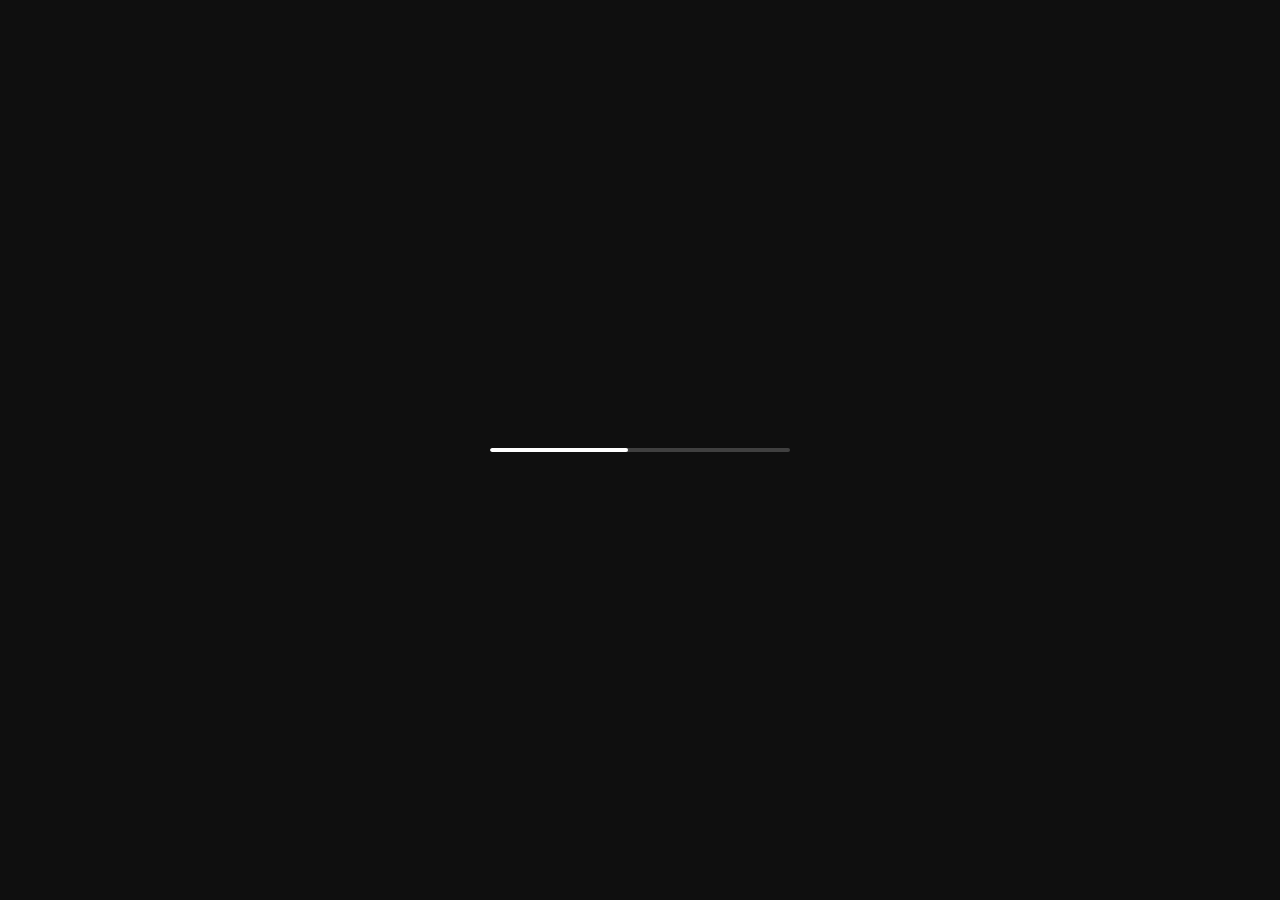
==== index.html @ e91df791 "Update and rename progress-bar.html to index.html" ====
<!DOCTYPE html>
<html lang="ru">
<head>
    <meta charset="UTF-8">
    <meta name="viewport" content="width=device-width, initial-scale=1.0">
    <title>Site</title>
    <style>
        * {
            margin: 0;
            padding: 0;
            box-sizing: border-box;
        }
        
        body {
            background-color: #0F0F0F;
            display: flex;
            justify-content: center;
            align-items: center;
            min-height: 100vh;
            font-family: Arial, sans-serif;
        }
        
        .progress-container {
            width: 80%;
            max-width: 300px;
            height: 4px;
            background-color: #404040;
            border-radius: 2px;
            overflow: hidden;
        }
        
        .progress-bar {
            height: 100%;
            width: 0%;
            background-color: #FFFFFF;
            border-radius: 2px;
            transition: width 0.3s ease;
        }
        
        /* Адаптивность для мобильных устройств */
        @media (max-width: 768px) {
            .progress-container {
                width: 85%;
            }
        }
        
        @media (max-width: 480px) {
            .progress-container {
                width: 90%;
            }
        }
    </style>
</head>
<body>
    <div class="progress-container">
        <div class="progress-bar" id="progressBar"></div>
    </div>

    <script>
        const progressBar = document.getElementById('progressBar');
        let width = 0;
        
        // Функция запуска прогресса
        function startProgress() {
            const interval = setInterval(() => {
                if (width >= 100) {
                    clearInterval(interval);
                    // Переход на home.html после завершения
                    window.location.href = 'home.html';
                } else {
                    width += 2;
                    progressBar.style.width = width + '%';
                }
            }, 50);
        }
        
        // Запуск прогресса после загрузки страницы
        window.onload = startProgress;
    </script>
</body>
</html>
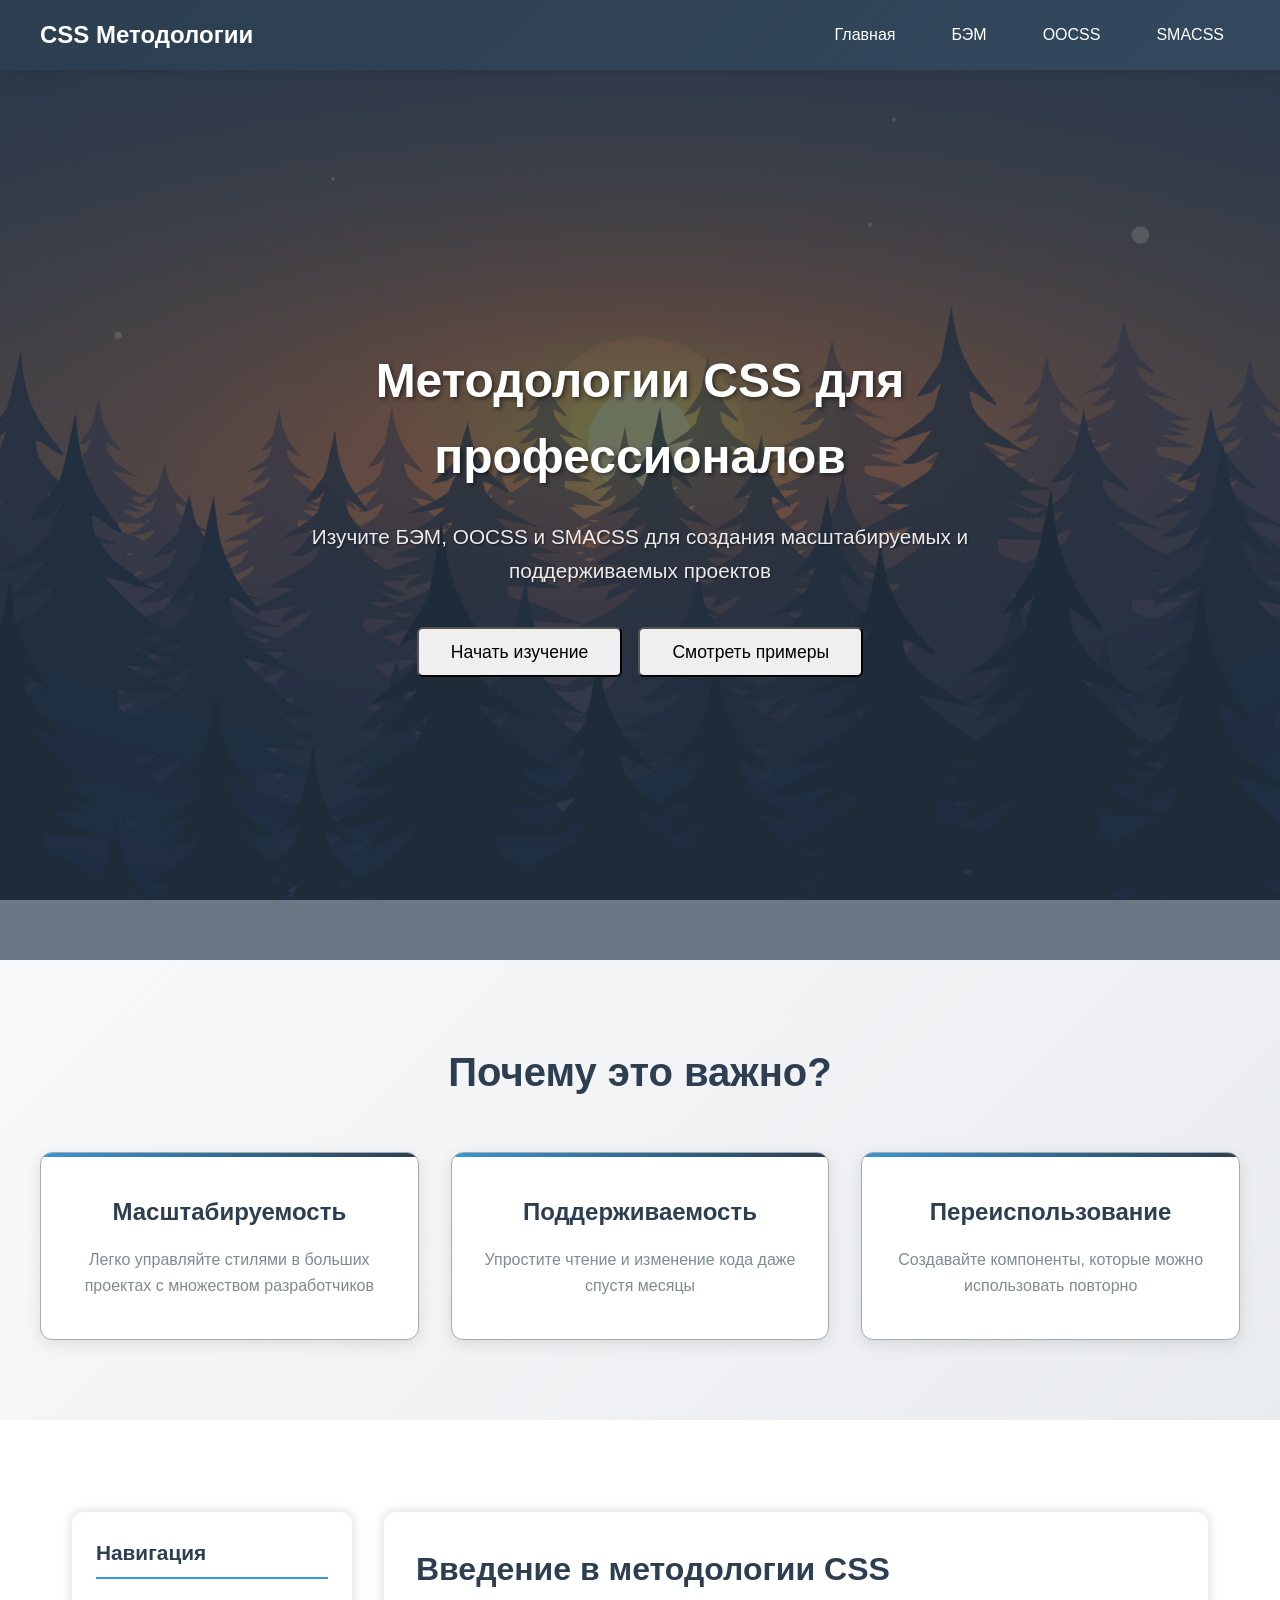
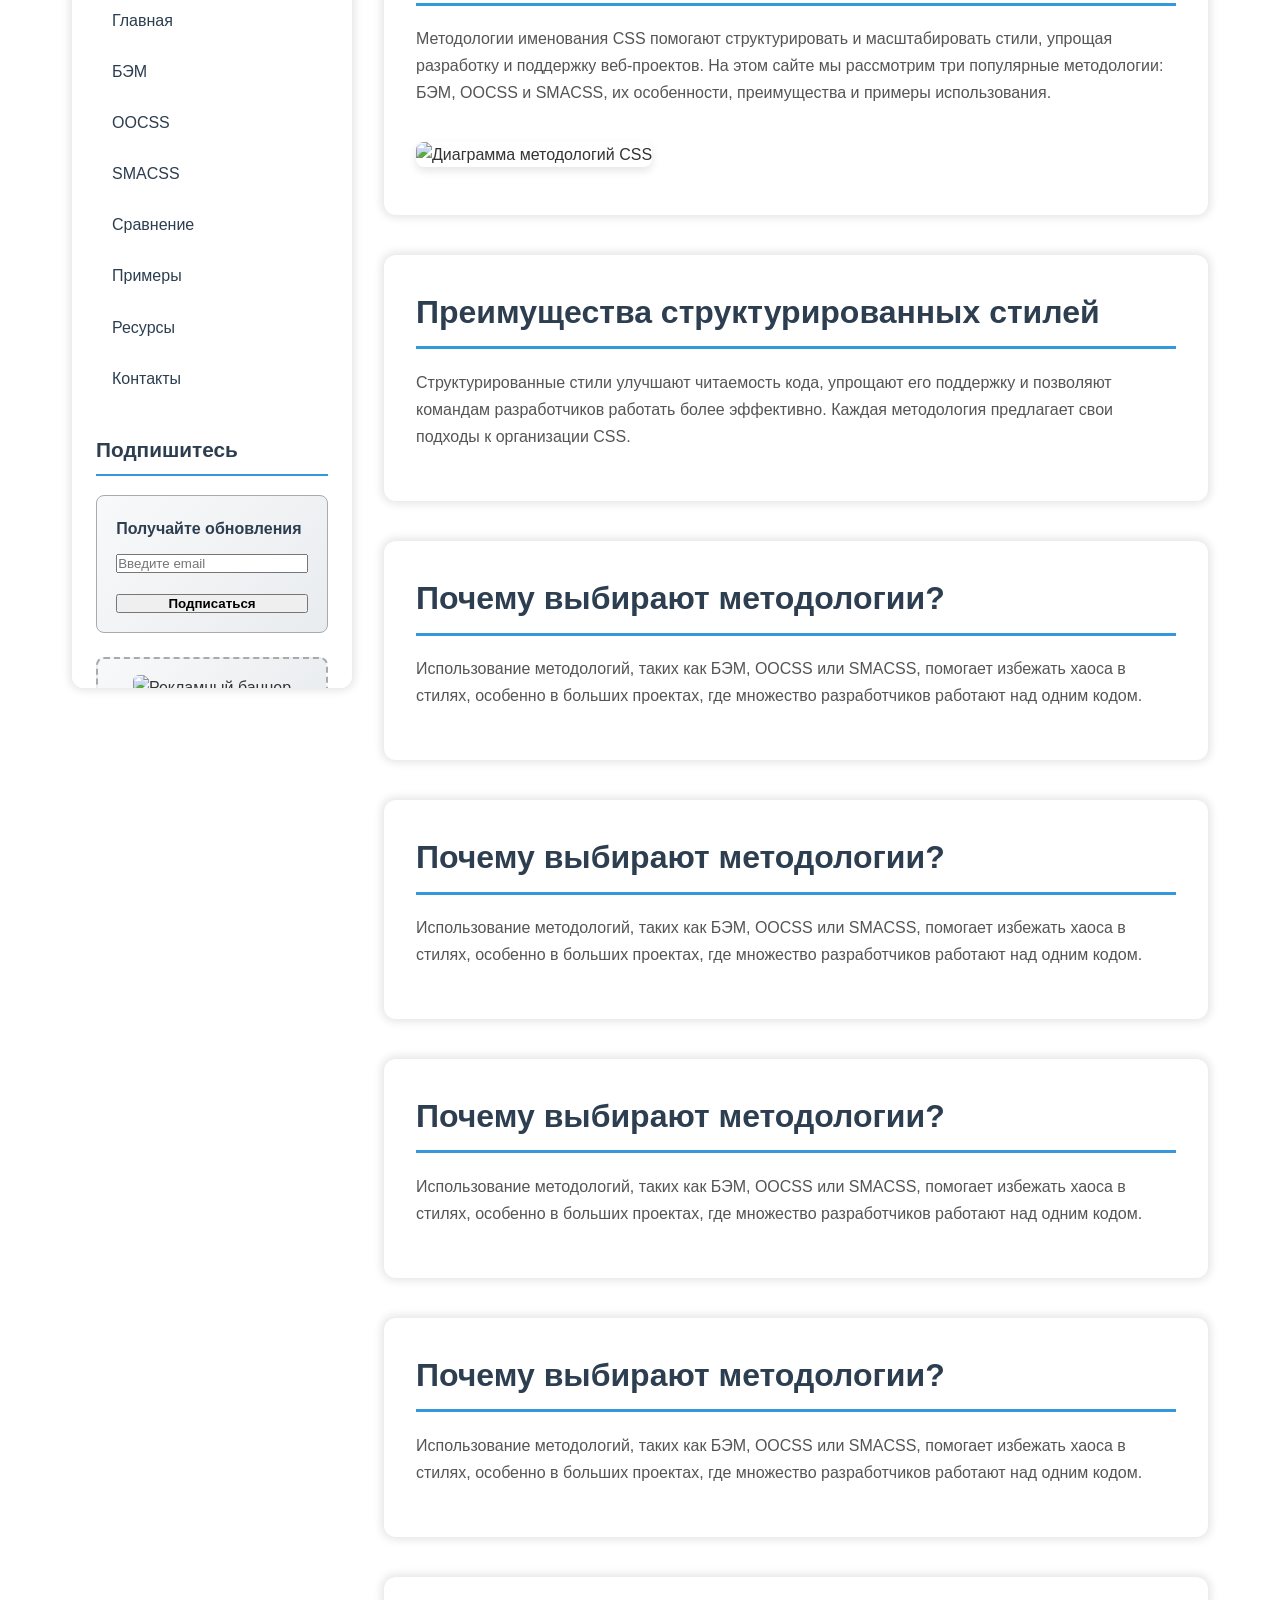
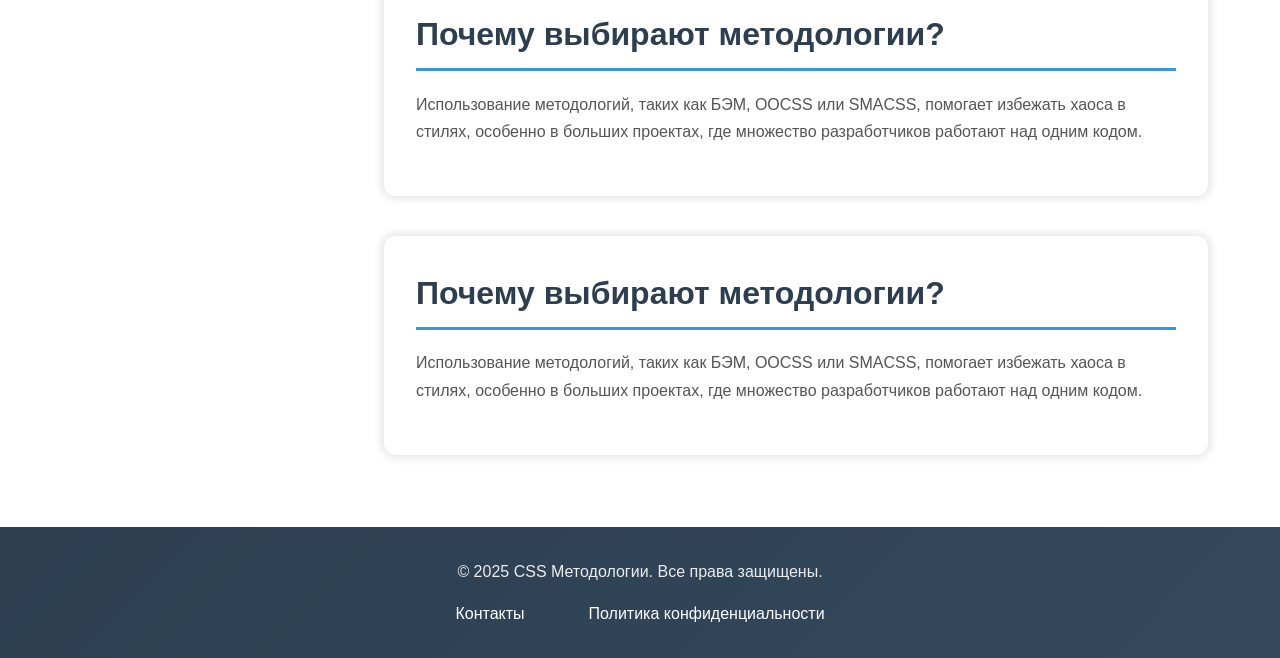
==== commit 3283550e: "Add files via upload" ====
--- a/index.html
+++ b/index.html
@@ -1,81 +1,209 @@
-<!DOCTYPE html>
-<html lang="ru">
-<head>
-    <meta charset="UTF-8">
-    <meta name="viewport" content="width=device-width, initial-scale=1.0">
-    <title>Site</title>
-    <style>
-        * {
-            margin: 0;
-            padding: 0;
-            box-sizing: border-box;
-        }
-        
-        body {
-            background-color: #0F0F0F;
-            display: flex;
-            justify-content: center;
-            align-items: center;
-            min-height: 100vh;
-            font-family: Arial, sans-serif;
-        }
-        
-        .progress-container {
-            width: 80%;
-            max-width: 300px;
-            height: 4px;
-            background-color: #404040;
-            border-radius: 2px;
-            overflow: hidden;
-        }
-        
-        .progress-bar {
-            height: 100%;
-            width: 0%;
-            background-color: #FFFFFF;
-            border-radius: 2px;
-            transition: width 0.3s ease;
-        }
-        
-        /* Адаптивность для мобильных устройств */
-        @media (max-width: 768px) {
-            .progress-container {
-                width: 85%;
-            }
-        }
-        
-        @media (max-width: 480px) {
-            .progress-container {
-                width: 90%;
-            }
-        }
-    </style>
-</head>
-<body>
-    <div class="progress-container">
-        <div class="progress-bar" id="progressBar"></div>
-    </div>
-
-    <script>
-        const progressBar = document.getElementById('progressBar');
-        let width = 0;
-        
-        // Функция запуска прогресса
-        function startProgress() {
-            const interval = setInterval(() => {
-                if (width >= 100) {
-                    clearInterval(interval);
-                    // Переход на home.html после завершения
-                    window.location.href = 'home.html';
-                } else {
-                    width += 2;
-                    progressBar.style.width = width + '%';
-                }
-            }, 50);
-        }
-        
-        // Запуск прогресса после загрузки страницы
-        window.onload = startProgress;
-    </script>
-</body>
-</html>
+<script type="text/javascript">
+        var gk_isXlsx = false;
+        var gk_xlsxFileLookup = {};
+        var gk_fileData = {};
+        function filledCell(cell) {
+          return cell !== '' && cell != null;
+        }
+        function loadFileData(filename) {
+        if (gk_isXlsx && gk_xlsxFileLookup[filename]) {
+            try {
+                var workbook = XLSX.read(gk_fileData[filename], { type: 'base64' });
+                var firstSheetName = workbook.SheetNames[0];
+                var worksheet = workbook.Sheets[firstSheetName];
+
+                // Convert sheet to JSON to filter blank rows
+                var jsonData = XLSX.utils.sheet_to_json(worksheet, { header: 1, blankrows: false, defval: '' });
+                // Filter out blank rows (rows where all cells are empty, null, or undefined)
+                var filteredData = jsonData.filter(row => row.some(filledCell));
+
+                // Heuristic to find the header row by ignoring rows with fewer filled cells than the next row
+                var headerRowIndex = filteredData.findIndex((row, index) =>
+                  row.filter(filledCell).length >= filteredData[index + 1]?.filter(filledCell).length
+                );
+                // Fallback
+                if (headerRowIndex === -1 || headerRowIndex > 25) {
+                  headerRowIndex = 0;
+                }
+
+                // Convert filtered JSON back to CSV
+                var csv = XLSX.utils.aoa_to_sheet(filteredData.slice(headerRowIndex)); // Create a new sheet from filtered array of arrays
+                csv = XLSX.utils.sheet_to_csv(csv, { header: 1 });
+                return csv;
+            } catch (e) {
+                console.error(e);
+                return "";
+            }
+        }
+        return gk_fileData[filename] || "";
+        }
+        </script><!DOCTYPE html>
+<html lang="ru">
+<head>
+    <meta charset="UTF-8">
+    <meta name="viewport" content="width=device-width, initial-scale=1.0">
+    <title>Методологии CSS: БЭМ, OOCSS, SMACSS</title>
+    <link rel="stylesheet" href="styles.css">
+    <link rel="stylesheet" href="blaze.css">
+</head>
+<body>
+    <header class="header">
+        <div class="header__container">
+            <div class="header__logo">CSS Методологии</div>
+            <nav class="header__nav nav">
+                <button class="nav__toggle" aria-label="Переключить меню">
+                    <span class="nav__toggle-icon"></span>
+                </button>
+                <ul class="nav__list">
+                    <li class="nav__item"><a href="index.html" class="nav__link">Главная</a></li>
+                    <li class="nav__item"><a href="bem.html" class="nav__link">БЭМ</a></li>
+                    <li class="nav__item"><a href="oocss.html" class="nav__link">OOCSS</a></li>
+                    <li class="nav__item"><a href="smacss.html" class="nav__link">SMACSS</a></li>
+                    <li class="nav__item nav__item--mobile-only"><a href="comparison.html" class="nav__link">Сравнение</a></li>
+                    <li class="nav__item nav__item--mobile-only"><a href="examples.html" class="nav__link">Примеры</a></li>
+                    <li class="nav__item nav__item--mobile-only"><a href="resources.html" class="nav__link">Ресурсы</a></li>
+                    <li class="nav__item nav__item--mobile-only"><a href="contact.html" class="nav__link">Контакты</a></li>
+                </ul>
+            </nav>
+        </div>
+    </header>
+    <div class="general-container">
+        <section class="hero-section">
+            <div class="hero-section__content">
+                <h1 class="hero-section__title">Методологии CSS для профессионалов</h1>
+                <p class="hero-section__subtitle">Изучите БЭМ, OOCSS и SMACSS для создания масштабируемых и поддерживаемых проектов</p>
+                <div class="hero-section__buttons">
+                    <button class="blaze-button blaze-button--primary hero-section__button">Начать изучение</button>
+                    <button class="blaze-button blaze-button--secondary hero-section__button">Смотреть примеры</button>
+                </div>
+            </div>
+        </section>
+    </div>
+    <div>
+        <section class="features-section">
+            <div class="features-section__container">
+                <h2 class="features-section__title">Почему это важно?</h2>
+                <div class="features-section__grid">
+                    <div class="feature-card">
+                        <h3 class="feature-card__title">Масштабируемость</h3>
+                        <p class="feature-card__description">Легко управляйте стилями в больших проектах с множеством разработчиков</p>
+                    </div>
+                    <div class="feature-card">
+                        <h3 class="feature-card__title">Поддерживаемость</h3>
+                        <p class="feature-card__description">Упростите чтение и изменение кода даже спустя месяцы</p>
+                    </div>
+                    <div class="feature-card">
+                        <h3 class="feature-card__title">Переиспользование</h3>
+                        <p class="feature-card__description">Создавайте компоненты, которые можно использовать повторно</p>
+                    </div>
+                </div>
+            </div>
+        </section>
+    </div>
+    <div class="main-container">
+        <aside class="sidebar">
+            <div class="sidebar__content">
+                <h2 class="sidebar__title">Навигация</h2>
+                <ul class="sidebar__nav">
+                    <li class="sidebar__nav-item"><a href="index.html" class="sidebar__nav-link">Главная</a></li>
+                    <li class="sidebar__nav-item"><a href="bem.html" class="sidebar__nav-link">БЭМ</a></li>
+                    <li class="sidebar__nav-item"><a href="oocss.html" class="sidebar__nav-link">OOCSS</a></li>
+                    <li class="sidebar__nav-item"><a href="smacss.html" class="sidebar__nav-link">SMACSS</a></li>
+                    <li class="sidebar__nav-item"><a href="comparison.html" class="sidebar__nav-link">Сравнение</a></li>
+                    <li class="sidebar__nav-item"><a href="examples.html" class="sidebar__nav-link">Примеры</a></li>
+                    <li class="sidebar__nav-item"><a href="resources.html" class="sidebar__nav-link">Ресурсы</a></li>
+                    <li class="sidebar__nav-item"><a href="contact.html" class="sidebar__nav-link">Контакты</a></li>
+                </ul>
+                <h2 class="sidebar__title">Подпишитесь</h2>
+                <form class="sidebar__form">
+                    <label for="email" class="sidebar__label">Получайте обновления</label>
+                    <input type="email" id="email" class="blaze-input" placeholder="Введите email" required>
+                    <button type="button" class="blaze-button blaze-button--primary sidebar__button">Подписаться</button>
+                </form>
+                <div class="sidebar__ad">
+                    <img src="https://via.placeholder.com/250x250.webp?text=Реклама" 
+                    alt="Рекламный баннер" 
+                    class="sidebar__ad-image">
+                </div>
+            </div>
+        </aside>
+
+        <main class="main">
+            <section class="section">
+                <h1 class="section__title">Введение в методологии CSS</h1>
+                <p class="section__content">
+                    Методологии именования CSS помогают структурировать и масштабировать стили, упрощая разработку и поддержку веб-проектов. На этом сайте мы рассмотрим три популярные методологии: БЭМ, OOCSS и SMACSS, их особенности, преимущества и примеры использования.
+                </p>
+                <img src="https://via.placeholder.com/400x200.webp?text=CSS+Methodologies" 
+                     srcset="https://via.placeholder.com/400x200.webp?text=CSS+Methodologies 400w, 
+                             https://via.placeholder.com/800x400.webp?text=CSS+Methodologies 800w" 
+                     sizes="(max-width: 768px) 100vw, 400px" 
+                     alt="Диаграмма методологий CSS" 
+                     class="section__image">
+            </section>
+            <section class="section section--placeholder">
+                <h2 class="section__title">Преимущества структурированных стилей</h2>
+                <p class="section__content">
+                    Структурированные стили улучшают читаемость кода, упрощают его поддержку и позволяют командам разработчиков работать более эффективно. Каждая методология предлагает свои подходы к организации CSS.
+                </p>
+            </section>
+            <section class="section section--placeholder">
+                <h2 class="section__title">Почему выбирают методологии?</h2>
+                <p class="section__content">
+                    Использование методологий, таких как БЭМ, OOCSS или SMACSS, помогает избежать хаоса в стилях, особенно в больших проектах, где множество разработчиков работают над одним кодом.
+                </p>
+            </section>
+            <section class="section section--placeholder">
+                <h2 class="section__title">Почему выбирают методологии?</h2>
+                <p class="section__content">
+                    Использование методологий, таких как БЭМ, OOCSS или SMACSS, помогает избежать хаоса в стилях, особенно в больших проектах, где множество разработчиков работают над одним кодом.
+                </p>
+            </section>
+            <section class="section section--placeholder">
+                <h2 class="section__title">Почему выбирают методологии?</h2>
+                <p class="section__content">
+                    Использование методологий, таких как БЭМ, OOCSS или SMACSS, помогает избежать хаоса в стилях, особенно в больших проектах, где множество разработчиков работают над одним кодом.
+                </p>
+            </section>
+            <section class="section section--placeholder">
+                <h2 class="section__title">Почему выбирают методологии?</h2>
+                <p class="section__content">
+                    Использование методологий, таких как БЭМ, OOCSS или SMACSS, помогает избежать хаоса в стилях, особенно в больших проектах, где множество разработчиков работают над одним кодом.
+                </p>
+            </section>
+            <section class="section section--placeholder">
+                <h2 class="section__title">Почему выбирают методологии?</h2>
+                <p class="section__content">
+                    Использование методологий, таких как БЭМ, OOCSS или SMACSS, помогает избежать хаоса в стилях, особенно в больших проектах, где множество разработчиков работают над одним кодом.
+                </p>
+            </section>
+            <section class="section section--placeholder">
+                <h2 class="section__title">Почему выбирают методологии?</h2>
+                <p class="section__content">
+                    Использование методологий, таких как БЭМ, OOCSS или SMACSS, помогает избежать хаоса в стилях, особенно в больших проектах, где множество разработчиков работают над одним кодом.
+                </p>
+            </section>
+        </main>
+    </div>
+
+    <footer class="footer">
+        <div class="footer__container">
+            <p class="footer__text">&copy; 2025 CSS Методологии. Все права защищены.</p>
+            <ul class="footer__links">
+                <li><a href="mailto:info@cssmethodologies.ru" class="footer__link">Контакты</a></li>
+                <li><a href="#privacy" class="footer__link">Политика конфиденциальности</a></li>
+            </ul>
+        </div>
+    </footer>
+
+    <div class="modal" id="modal">
+        <div class="modal__content">
+            <h2 class="modal__title">Подписка оформлена</h2>
+            <p>Вы успешно подписались на нашу рассылку!</p>
+            <button class="blaze-button blaze-button--secondary modal__close">Закрыть</button>
+        </div>
+    </div>
+
+    <script src="script.js"></script>
+</body>
+</html>
--- a/styles.css
+++ b/styles.css
@@ -0,0 +1,814 @@
+:root {
+    --primary-color: #2c3e50;
+    --secondary-color: #3498db;
+    --bg-color: #f4f4f4;
+    --header-height: 60px;
+    --sidebar-width: 280px;
+    --border-color: #e0e0e0;
+    --accent-color: #e74c3c;
+    --text-muted: #7f8c8d;
+}
+
+* {
+    margin: 0;
+    padding: 0;
+    box-sizing: border-box;
+}
+
+body {
+    font-family: 'Segoe UI', Tahoma, Geneva, Verdana, sans-serif;
+    line-height: 1.6;
+    background-color: var(--bg-color);
+    min-height: 100vh;
+    display: flex;
+    flex-direction: column;
+    color: #333;
+}
+
+.general-container {
+    background-image: url('999.jpg');
+    background-size: cover; 
+    background-position: center; 
+    background-repeat: no-repeat; 
+    background-attachment: fixed;
+    min-height: 100vh;
+    display: flex;
+    flex-direction: column;
+    margin-top: var(--header-height);
+}
+
+.hero-section {
+    flex: 1;
+    display: flex;
+    align-items: center;
+    justify-content: center;
+    text-align: center;
+    color: white;
+    padding: 2rem;
+    background: rgba(44, 62, 80, 0.7); /* Полупрозрачный оверлей */
+}
+
+.hero-section__content {
+    max-width: 800px;
+    animation: fadeInUp 0.8s ease;
+}
+
+.hero-section__title {
+    font-size: 3rem;
+    margin-bottom: 1.5rem;
+    font-weight: 700;
+    text-shadow: 2px 2px 4px rgba(0,0,0,0.5);
+}
+
+.hero-section__subtitle {
+    font-size: 1.3rem;
+    margin-bottom: 2.5rem;
+    opacity: 0.9;
+    text-shadow: 1px 1px 2px rgba(0,0,0,0.5);
+}
+
+.hero-section__buttons {
+    display: flex;
+    gap: 1rem;
+    justify-content: center;
+    flex-wrap: wrap;
+}
+
+.hero-section__button {
+    padding: 0.8rem 2rem;
+    font-size: 1.1rem;
+    border-radius: 6px;
+    transition: all 0.3s ease;
+}
+
+.hero-section__button:hover {
+    transform: translateY(-3px);
+    box-shadow: 0 6px 20px rgba(0,0,0,0.3);
+}
+
+.features-section {
+    background: linear-gradient(135deg, #f8f9fa, #e9ecef);
+    padding: 5rem 2rem;
+}
+
+.features-section__container {
+    max-width: 1200px;
+    margin: 0 auto;
+}
+
+.features-section__title {
+    text-align: center;
+    font-size: 2.5rem;
+    margin-bottom: 3rem;
+    color: var(--primary-color);
+    font-weight: 700;
+}
+
+.features-section__grid {
+    display: grid;
+    grid-template-columns: repeat(auto-fit, minmax(300px, 1fr));
+    gap: 2rem;
+}
+
+.feature-card {
+    background: white;
+    padding: 2.5rem 2rem;
+    border-radius: 12px;
+    text-align: center;
+    box-shadow: 0 4px 15px rgba(0,0,0,0.1);
+    transition: all 0.3s ease;
+    border: 1px solid var(--border-color);
+    position: relative;
+    overflow: hidden;
+}
+
+.feature-card::before {
+    content: '';
+    position: absolute;
+    top: 0;
+    left: 0;
+    width: 100%;
+    height: 4px;
+    background: linear-gradient(135deg, var(--secondary-color), var(--primary-color));
+}
+
+.feature-card:hover {
+    transform: translateY(-8px);
+    box-shadow: 0 12px 30px rgba(0,0,0,0.15);
+}
+
+.feature-card__title {
+    font-size: 1.5rem;
+    margin-bottom: 1rem;
+    color: var(--primary-color);
+    font-weight: 600;
+}
+
+.feature-card__description {
+    color: var(--text-muted);
+    line-height: 1.6;
+    font-size: 1rem;
+}
+
+.header {
+    background: linear-gradient(135deg, var(--primary-color), #34495e);
+    color: white;
+    padding: 1rem;
+    position: fixed;
+    top: 0;
+    left: 0;
+    width: 100%;
+    z-index: 1000;
+    box-shadow: 0 2px 10px rgba(0,0,0,0.1);
+}
+
+.header__container {
+    max-width: 1200px;
+    margin: 0 auto;
+    display: flex;
+    justify-content: space-between;
+    align-items: center;
+}
+
+.header__logo {
+    font-size: 1.5rem;
+    font-weight: bold;
+    color: white;
+    text-decoration: none;
+}
+
+.header__logo:hover {
+    color: var(--secondary-color);
+}
+
+.nav__list {
+    list-style: none;
+    display: flex;
+    gap: 1.5rem;
+}
+
+.nav__item--mobile-only {
+    display: none;
+}
+
+.nav__link {
+    color: white;
+    text-decoration: none;
+    padding: 0.5rem 1rem;
+    border-radius: 4px;
+    transition: all 0.3s ease;
+    font-weight: 500;
+}
+
+.nav__link:hover {
+    background-color: var(--secondary-color);
+    transform: translateY(-2px);
+}
+
+.nav__link[aria-current="page"] {
+    background-color: var(--secondary-color);
+    box-shadow: 0 2px 8px rgba(52, 152, 219, 0.3);
+}
+
+.nav__toggle {
+    display: none;
+    background: none;
+    border: none;
+    cursor: pointer;
+    padding: 0.5rem;
+    border-radius: 4px;
+    transition: background-color 0.3s ease;
+}
+
+.nav__toggle:hover {
+    background-color: rgba(255,255,255,0.1);
+}
+
+.nav__toggle-icon,
+.nav__toggle-icon::before,
+.nav__toggle-icon::after {
+    width: 25px;
+    height: 3px;
+    background-color: white;
+    display: block;
+    transition: all 0.3s ease;
+    border-radius: 2px;
+}
+
+.nav__toggle-icon::before,
+.nav__toggle-icon::after {
+    content: '';
+    position: absolute;
+}
+
+.nav__toggle-icon::before {
+    transform: translateY(-8px);
+}
+
+.nav__toggle-icon::after {
+    transform: translateY(8px);
+}
+
+.nav__toggle--active .nav__toggle-icon {
+    background: transparent;
+}
+
+.nav__toggle--active .nav__toggle-icon::before {
+    transform: rotate(45deg);
+}
+
+.nav__toggle--active .nav__toggle-icon::after {
+    transform: rotate(-45deg);
+}
+
+.main-container {
+    max-width: 1200px;
+    margin: 0 auto;
+    margin-top: var(--header-height);
+    padding: 2rem;
+    flex: 1;
+    display: flex;
+    gap: 2rem;
+}
+
+.sidebar {
+    width: var(--sidebar-width);
+    background: white;
+    padding: 1.5rem;
+    border-radius: 12px;
+    box-shadow: 0px 0px 8px 3px rgba(0,0,0,0.1);
+    position: sticky;
+    top: calc(var(--header-height) + 2rem);
+    height: fit-content;
+    max-height: calc(100vh - var(--header-height) - 4rem);
+    overflow-y: auto;
+    transition: all 0.3s ease;
+    scrollbar-width: none;
+    -ms-overflow-style: none;
+}
+
+.sidebar::-webkit-scrollbar {
+    display: none; 
+}
+
+.sidebar__title {
+    font-size: 1.3rem;
+    margin-bottom: 1.2rem;
+    color: var(--primary-color);
+    font-weight: 600;
+    border-bottom: 2px solid var(--secondary-color);
+    padding-bottom: 0.5rem;
+}
+
+.sidebar__nav {
+    list-style: none;
+    margin-bottom: 2rem;
+}
+
+.sidebar__nav-item {
+    margin-bottom: 0.4rem;
+    transition: transform 0.2s ease;
+}
+
+.sidebar__nav-item:hover {
+    transform: translateX(5px);
+}
+
+.sidebar__nav-link {
+    color: var(--primary-color);
+    text-decoration: none;
+    padding: 0.6rem 1rem;
+    border-radius: 6px;
+    display: block;
+    transition: all 0.3s ease;
+    font-weight: 500;
+}
+
+.sidebar__nav-link:hover {
+    background-color: var(--secondary-color);
+    color: white;
+    text-decoration: none;
+    box-shadow: 0 2px 8px rgba(52, 152, 219, 0.3);
+}
+
+.sidebar__nav-link[aria-current="page"] {
+    background-color: var(--primary-color);
+    color: white;
+    font-weight: 600;
+}
+
+.sidebar__form {
+    display: flex;
+    flex-direction: column;
+    gap: 0.8rem;
+    background: linear-gradient(135deg, #f8f9fa, #e9ecef);
+    padding: 1.2rem;
+    border-radius: 8px;
+    margin-bottom: 1.5rem;
+    border: 1px solid var(--border-color);
+}
+
+.sidebar__label {
+    font-size: 1rem;
+    font-weight: 600;
+    color: var(--primary-color);
+}
+
+.sidebar__button {
+    margin-top: 0.5rem;
+    transition: all 0.3s ease;
+    font-weight: 600;
+}
+
+.sidebar__button:hover {
+    transform: translateY(-2px);
+    box-shadow: 0 4px 12px rgba(0,0,0,0.2);
+}
+
+.sidebar__ad {
+    text-align: center;
+    padding: 1rem;
+    background: linear-gradient(135deg, #f8f9fa, #e9ecef);
+    border-radius: 8px;
+    border: 2px dashed var(--border-color);
+}
+
+.sidebar__ad-image {
+    max-width: 100%;
+    height: auto;
+    border-radius: 6px;
+    transition: transform 0.3s ease;
+}
+
+.sidebar__ad-image:hover {
+    transform: scale(1.02);
+}
+
+.main {
+    flex: 1;
+    min-width: 0;
+}
+
+.section {
+    margin-bottom: 2.5rem;
+    background: white;
+    padding: 2rem;
+    border-radius: 12px;
+    box-shadow: 0px 0px 8px 3px rgba(0,0,0,0.1);
+    transition: transform 0.3s ease;
+}
+
+.section:hover {
+    transform: translateY(-2px);
+}
+
+.section__title {
+    font-size: 2rem;
+    margin-bottom: 1.2rem;
+    color: var(--primary-color);
+    font-weight: 700;
+    border-bottom: 3px solid var(--secondary-color);
+    padding-bottom: 0.5rem;
+}
+
+.section__content {
+    margin-bottom: 1.2rem;
+    line-height: 1.7;
+    color: #555;
+}
+
+.section__image {
+    max-width: 100%;
+    height: auto;
+    border-radius: 8px;
+    box-shadow: 0 4px 8px rgba(0,0,0,0.1);
+    margin: 1rem 0;
+    transition: transform 0.3s ease;
+}
+
+.section__image:hover {
+    transform: scale(1.02);
+}
+
+.section__subtitle {
+    font-size: 1.5rem;
+    margin: 1.5rem 0 1rem;
+    color: var(--primary-color);
+    font-weight: 600;
+}
+
+.section__code {
+    background: linear-gradient(135deg, #2c3e50, #34495e);
+    color: #ecf0f1;
+    padding: 1.5rem;
+    border-radius: 8px;
+    font-family: 'Courier New', monospace;
+    white-space: pre-wrap;
+    margin: 1rem 0;
+    border-left: 4px solid var(--secondary-color);
+    overflow-x: auto;
+}
+
+.section__link {
+    color: var(--secondary-color);
+    text-decoration: none;
+    font-weight: 600;
+    transition: all 0.3s ease;
+    border-bottom: 2px solid transparent;
+}
+
+.section__link:hover {
+    color: var(--primary-color);
+    border-bottom-color: var(--secondary-color);
+}
+
+.section__list {
+    list-style: none;
+    margin: 1rem 0;
+}
+
+.section__list li {
+    padding: 0.5rem 0;
+    padding-left: 1.5rem;
+    position: relative;
+}
+
+.section__list li:before {
+    content: '▸';
+    color: var(--secondary-color);
+    position: absolute;
+    left: 0;
+    font-weight: bold;
+}
+
+.contact__form {
+    display: flex;
+    flex-direction: column;
+    gap: 1.2rem;
+    max-width: 500px;
+}
+
+.contact__label {
+    font-size: 1rem;
+    font-weight: 600;
+    color: var(--primary-color);
+}
+
+.contact__button {
+    align-self: flex-start;
+    font-weight: 600;
+    transition: all 0.3s ease;
+}
+
+.contact__button:hover {
+    transform: translateY(-2px);
+    box-shadow: 0 4px 12px rgba(0,0,0,0.2);
+}
+
+.comparison-table {
+    width: 100%;
+    border-collapse: collapse;
+    margin-top: 1rem;
+    border-radius: 8px;
+    overflow: hidden;
+    box-shadow: 0 2px 8px rgba(0,0,0,0.1);
+}
+
+.comparison-table th,
+.comparison-table td {
+    border: 1px solid var(--border-color);
+    padding: 1rem;
+    text-align: left;
+}
+
+.comparison-table th {
+    background: linear-gradient(135deg, var(--primary-color), #34495e);
+    color: white;
+    font-weight: 600;
+}
+
+.comparison-table tr:nth-child(even) {
+    background-color: #f8f9fa;
+}
+
+.comparison-table tr:hover {
+    background-color: #e9ecef;
+}
+
+.footer {
+    background: linear-gradient(135deg, var(--primary-color), #34495e);
+    color: white;
+    padding: 2rem 1rem;
+    text-align: center;
+    margin-top: auto;
+}
+
+.footer__container {
+    max-width: 1200px;
+    margin: 0 auto;
+}
+
+.footer__text {
+    margin-bottom: 1rem;
+    opacity: 0.9;
+}
+
+.footer__links {
+    list-style: none;
+    display: flex;
+    justify-content: center;
+    gap: 2rem;
+    margin-top: 1rem;
+}
+
+.footer__link {
+    color: white;
+    text-decoration: none;
+    padding: 0.5rem 1rem;
+    border-radius: 4px;
+    transition: all 0.3s ease;
+}
+
+.footer__link:hover {
+    background-color: var(--secondary-color);
+    color: white;
+    text-decoration: none;
+}
+
+.modal {
+    display: none;
+    position: fixed;
+    top: 0;
+    left: 0;
+    width: 100%;
+    height: 100%;
+    background-color: rgba(0,0,0,0.5);
+    justify-content: center;
+    align-items: center;
+    z-index: 2000;
+    backdrop-filter: blur(5px);
+}
+
+.modal__content {
+    background: white;
+    padding: 2.5rem;
+    border-radius: 12px;
+    text-align: center;
+    box-shadow: 0 10px 30px rgba(0,0,0,0.3);
+    max-width: 400px;
+    width: 90%;
+    animation: modalAppear 0.3s ease;
+}
+
+@keyframes modalAppear {
+    from {
+        opacity: 0;
+        transform: scale(0.8) translateY(-20px);
+    }
+    to {
+        opacity: 1;
+        transform: scale(1) translateY(0);
+    }
+}
+
+.modal__title {
+    font-size: 1.5rem;
+    margin-bottom: 1rem;
+    color: var(--primary-color);
+}
+
+.modal--active {
+    display: flex;
+}
+
+/* Адаптивность */
+@media (min-width: 991px) and (max-width: 1024px) {
+    .sidebar {
+        width: 240px;
+        position: static;
+        margin-bottom: 2rem;
+    }
+    
+    .main {
+        margin-left: 0;
+    }
+    
+    .main-container {
+        flex-direction: column;
+    }
+}
+
+@media (max-width: 768px) {
+    .nav__list {
+        display: none;
+        flex-direction: column;
+        position: fixed;
+        top: var(--header-height);
+        left: 0;
+        width: 100%;
+        background: linear-gradient(135deg, var(--primary-color), #34495e);
+        padding: 1rem;
+        z-index: 1000;
+        box-shadow: 0 4px 12px rgba(0,0,0,0.1);
+    }
+
+    .nav__list--active {
+        display: flex;
+    }
+
+    .nav__item--mobile-only {
+        display: block;
+    }
+
+    .nav__toggle {
+        display: block;
+    }
+
+    .sidebar {
+        display: none;
+    }
+    
+    .main-container {
+        padding: 1rem;
+        flex-direction: column;
+    }
+    
+    .sidebar__nav {
+        display: grid;
+        grid-template-columns: repeat(auto-fit, minmax(150px, 1fr));
+        gap: 0.5rem;
+    }
+    
+    .sidebar__nav-item:hover {
+        transform: translateY(-2px);
+    }
+    
+    .section {
+        padding: 1.5rem;
+    }
+    
+    .section__title {
+        font-size: 1.5rem;
+    }
+    
+    .footer__links {
+        flex-direction: column;
+        gap: 1rem;
+    }
+}
+
+@media (min-width: 768px) and (max-width: 991px) {
+     .nav__list {
+        display: none;
+        flex-direction: column;
+        position: fixed;
+        top: var(--header-height);
+        left: 0;
+        width: 100%;
+        background: linear-gradient(135deg, var(--primary-color), #34495e);
+        padding: 1rem;
+        z-index: 1000;
+        box-shadow: 0 4px 12px rgba(0,0,0,0.1);
+    }
+
+    .nav__list--active {
+        display: flex;
+    }
+
+    .nav__item--mobile-only {
+        display: block;
+    }
+
+    .nav__toggle {
+        display: block;
+    }
+
+    .sidebar {
+        display: none;
+    }
+    
+    .main-container {
+        padding: 1rem;
+        flex-direction: column;
+    }
+    
+    .sidebar__nav {
+        display: grid;
+        grid-template-columns: repeat(auto-fit, minmax(150px, 1fr));
+        gap: 0.5rem;
+    }
+    
+    .sidebar__nav-item:hover {
+        transform: translateY(-2px);
+    }
+    
+    .section {
+        padding: 1.5rem;
+    }
+    
+    .section__title {
+        font-size: 1.5rem;
+    }
+    
+    .footer__links {
+        flex-direction: column;
+        gap: 1rem;
+    }
+}
+
+@media (max-width: 480px) {
+    .sidebar {
+        padding: 1rem;
+    }
+    
+    .sidebar__nav {
+        grid-template-columns: 1fr;
+    }
+    
+    .sidebar__form {
+        padding: 1rem;
+    }
+    
+    .section {
+        padding: 1rem;
+    }
+    
+    .section__title {
+        font-size: 1.3rem;
+    }
+    
+    .header__container {
+        flex-wrap: wrap;
+    }
+    
+    .comparison-table {
+        font-size: 0.9rem;
+    }
+    
+    .comparison-table th,
+    .comparison-table td {
+        padding: 0.5rem;
+    }
+}
+
+/* Дополнительные утилитарные классы */
+.text-center {
+    text-align: center;
+}
+
+.mb-1 { margin-bottom: 1rem; }
+.mb-2 { margin-bottom: 2rem; }
+.mt-1 { margin-top: 1rem; }
+.mt-2 { margin-top: 2rem; }
+
+.highlight {
+    background: linear-gradient(120deg, var(--secondary-color) 0%, var(--secondary-color) 100%);
+    background-repeat: no-repeat;
+    background-size: 100% 0.2em;
+    background-position: 0 88%;
+    transition: background-size 0.3s ease;
+}
+
+.highlight:hover {
+    background-size: 100% 88%;
+}
--- a/blaze.css
+++ b/blaze.css
@@ -0,0 +1 @@
+@charset "UTF-8";:host,:root{--color-background:var(--color-10);--color-background-offset:var(--color-9);--color-background-offset-2:var(--color-8);--color-text:var(--color-0);--color-text-inverse:var(--color-background);--color-quiet:var(--color-4);--color-00:#000;--color-0:#1f1f1f;--color-1:#3a3a3a;--color-2:#6a6a6a;--color-3:#8a8a8a;--color-4:#aaa;--color-5:#bababa;--color-6:#cacaca;--color-7:#dadada;--color-8:#eaeaea;--color-9:#fafafa;--color-10:#fff;--color-outline:#4267ff;--color-brand:#e717fa;--color-info:#4267ff;--color-warning:orange;--color-success:#088a05;--color-error:#ee0202;--color-highlight:#ffef14;--color-text-brand:var(--color-10);--color-text-info:var(--color-10);--color-text-warning:var(--color-0);--color-text-success:var(--color-10);--color-text-error:var(--color-10);--color-text-highlight:var(--color-0);--color-disabled:var(--color-4);--color-disabled-background:var(--color-8);--color-transparent:transparent;--screen-limit-xsmall:20em;--screen-limit-small:30em;--screen-limit-medium:48em;--screen-limit-large:64em;--screen-limit-xlarge:78em;--screen-limit-super:116em;--spacing-super:3em;--spacing-xlarge:2em;--spacing-large:1.5em;--spacing-medium:1em;--spacing-small:0.5em;--spacing-xsmall:0.25em;--spacing-tiny:0.125em;--grid-gutter:1em;--alert-color:var(--color-text-inverse);--alert-background:var(--color-text);--alert-close-color:var(--color-text-inverse);--alert-color--brand:var(--color-text-brand);--alert-background--brand:var(--color-brand);--alert-close-color--brand:var(--color-text-brand);--alert-color--info:var(--color-text-info);--alert-background--info:var(--color-info);--alert-close-color--info:var(--color-text-info);--alert-color--warning:var(--color-text-warning);--alert-background--warning:var(--color-warning);--alert-close-color--warning:var(--color-text-warning);--alert-color--success:var(--color-text-success);--alert-background--success:var(--color-success);--alert-close-color--success:var(--color-text-success);--alert-color--error:var(--color-text-error);--alert-background--error:var(--color-error);--alert-close-color--error:var(--color-text-error);--alert-link-color:var(--alert-color);--alert-link-color--brand:var(--alert-color--brand);--alert-link-color--info:var(--alert-color--info);--alert-link-color--warning:var(--alert-color--warning);--alert-link-color--success:var(--alert-color--success);--alert-link-color--error:var(--alert-color--error);--avatar-color:var(--color-text-brand);--avatar-background:var(--color-brand);--avatar-border-radius:var(--border-radius-rounded);--badge-color:var(--color-text-inverse);--badge-color--ghost:var(--color-text);--badge-background:var(--color-text);--badge-border-color:transparent;--badge-border-color--ghost:var(--badge-color--ghost);--badge-color--brand:var(--color-text-brand);--badge-color--brand-ghost:var(--color-brand);--badge-background--brand:var(--color-brand);--badge-border-color--brand:transparent;--badge-border-color--brand-ghost:var(--badge-color--brand-ghost);--badge-color--info:var(--color-text-info);--badge-color--info-ghost:var(--color-info);--badge-background--info:var(--color-info);--badge-border-color--info:transparent;--badge-border-color--info-ghost:var(--badge-color--info-ghost);--badge-color--warning:var(--color-text-warning);--badge-color--warning-ghost:var(--color-warning);--badge-background--warning:var(--color-warning);--badge-border-color--warning:transparent;--badge-border-color--warning-ghost:var(--badge-color--warning-ghost);--badge-color--success:var(--color-text-success);--badge-color--success-ghost:var(--color-success);--badge-background--success:var(--color-success);--badge-border-color--success:transparent;--badge-border-color--success-ghost:var(--badge-color--success-ghost);--badge-color--error:var(--color-text-error);--badge-color--error-ghost:var(--color-error);--badge-background--error:var(--color-error);--badge-border-color--error:transparent;--badge-border-color--error-ghost:var(--badge-color--error-ghost);--button-color:var(--color-text-inverse);--button-background:var(--color-text);--button-color--ghost:var(--color-text);--button-color--ghost-hover:var(--color-text-inverse);--button-background--ghost:transparent;--button-color--close:var(--color-text);--button-color--brand:var(--color-text-brand);--button-color--brand-ghost:var(--color-brand);--button-color--brand-ghost-hover:var(--color-text-brand);--button-background--brand:var(--color-brand);--button-background--brand-ghost:transparent;--button-color--info:var(--color-text-info);--button-color--info-ghost:var(--color-info);--button-color--info-ghost-hover:var(--color-text-info);--button-background--info:var(--color-info);--button-background--info-ghost:transparent;--button-color--warning:var(--color-text-warning);--button-color--warning-ghost:var(--color-warning);--button-color--warning-ghost-hover:var(--color-text-warning);--button-background--warning:var(--color-warning);--button-background--warning-ghost:transparent;--button-color--success:var(--color-text-success);--button-color--success-ghost:var(--color-success);--button-color--success-ghost-hover:var(--color-text-success);--button-background--success:var(--color-success);--button-background--success-ghost:transparent;--button-color--error:var(--color-text-error);--button-color--error-ghost:var(--color-error);--button-color--error-ghost-hover:var(--color-text-error);--button-background--error:var(--color-error);--button-background--error-ghost:transparent;--button-border-radius:var(--border-radius);--calendar-background:var(--card-background);--calendar-control-color:var(--color-text);--calendar-control-background:transparent;--calendar-control-color--date:var(--color-4);--calendar-control-background--date:transparent;--calendar-control-color--hover:var(--color-10);--calendar-control-background--hover:var(--color-0);--calendar-control-color--in-month:var(--color-text);--calendar-control-background--in-month:var(--calendar-background);--calendar-control-color--current:var(--calendar-control-color);--calendar-control-background--current:var(--calendar-control-background);--calendar-control-border-color--current:var(--color-brand);--calendar-control-color--selected:var(--color-text-brand);--calendar-control-background--selected:var(--color-brand);--calendar-control-border-color--selected:transparent;--card-background:var(--color-background-offset);--card-item-color:var(--color-text);--card-item-background:transparent;--card-item-color--divider:var(--color-text);--card-item-background--divider:var(--color-background-offset-2);--card-item-color--brand:var(--color-text-brand);--card-item-background--brand:var(--color-brand);--card-item-color--info:var(--color-text-info);--card-item-background--info:var(--color-info);--card-item-color--warning:var(--color-text-warning);--card-item-background--warning:var(--color-warning);--card-item-color--success:var(--color-text-success);--card-item-background--success:var(--color-success);--card-item-color--error:var(--color-text-error);--card-item-background--error:var(--color-error);--card-control-color:var(--color-text);--card-control-background:var(--color-background-offset-2);--card-control-color--menu:var(--color-text);--card-control-background--menu:var(--color-background-offset);--card-menu-border:1px solid transparent;--divider-color:var(--border-color);--drawer-background:var(--card-background);--drawer-border-radius:var(--border-radius);--file-upload-background:var(--color-background-offset);--file-upload-border:2px dashed var(--border-color);--hint-color:var(--color-3);--field-color:var(--color-text);--field-background:var(--color-background-offset);--field-color--error:var(--field-color);--field-border-color--error:var(--color-error);--field-background--error:var(--field-background);--field-color--success:var(--field-color);--field-border-color--succes:var(--color-success);--field-background--success:var(--field-background);--field-border:var(--border-width) var(--border-style) var(--border-color);--link-color:#4267ff;--link-background:transparent;--link-background--hover:transparent;--link-color--brand:var(--color-brand);--link-background--brand:transparent;--link-background--brand-hover:transparent;--link-color--info:var(--color-info);--link-background--info:transparent;--link-background--info-hover:transparent;--link-color--warning:var(--color-warning);--link-background--warning:transparent;--link-background--warning-hover:transparent;--link-color--success:var(--color-success);--link-background--success:transparent;--link-background--success-hover:transparent;--link-color--error:var(--color-error);--link-background--error:transparent;--link-background--error-hover:transparent;--modal-background:var(--card-background);--modal-background--ghost:transparent;--modal-border-radius:var(--border-radius);--modal-close-color:var(--color-0);--modal-close-color--ghost:var(--color-10);--pagination-color:var(--color-text);--pagination-background:var(--color-background);--pagination-border-radius:var(--border-radius-rounded);--progress-border-radius:var(--border-radius);--progress-bar-background:var(--color-text);--progress-bar-color:var(--color-background);--progress-background:var(--color-background-offset);--progress-bar-background--brand:var(--color-brand);--progress-bar-color--brand:var(--color-text-brand);--progress-background--brand:var(--progress-background);--progress-bar-background--info:var(--color-info);--progress-bar-color--info:var(--color-text-info);--progress-background--info:var(--progress-background);--progress-bar-background--warning:var(--color-warning);--progress-bar-color--warning:var(--color-text-warning);--progress-background--warning:var(--progress-background);--progress-bar-background--success:var(--color-success);--progress-bar-color--success:var(--color-text-success);--progress-background--success:var(--progress-background);--progress-bar-background--error:var(--color-error);--progress-bar-color--error:var(--color-text-error);--progress-background--error:var(--progress-background);--range-handle-background:var(--color-10);--range-handle-box-shadow:0 1px 3px 1px var(--color-1);--range-handle-border-radius:var(--border-radius-rounded);--range-track-color:var(--color-text);--range-track-border-radius:var(--border-radius-rounded);--range-track-color--brand:var(--color-brand);--range-track-color--info:var(--color-info);--range-track-color--warning:var(--color-warning);--range-track-color--success:var(--color-success);--range-track-color--error:var(--color-error);--table-caption-color:var(--color-quiet);--table-striped-background:var(--color-background-offset);--table-heading-background:var(--color-background);--table-row-color:var(--color-text);--table-row-background:var(--color-background);--table-row-color--clickable:var(--link-color);--table-row-background--clickable:var(--color-background-offset-2);--table-row-color--disabled:var(--color-4);--table-row-background--disabled:inherit;--table-heading-border:var(--border-width) var(--border-style) var(--border-color);--tab-heading-color:var(--color-text);--tab-heading-background:transparent;--tab-heading-border-color:transparent;--tab-heading-color--active:var(--color-text);--tab-heading-background--active:var(--color-background-offset);--tab-heading-border-color--active:var(--color-2);--tab-heading-color--hover:var(--color-text);--tab-heading-background--hover:var(--color-background-offset);--tab-heading-border-color--hover:var(--color-2);--tab-heading-color--brand:var(--color-text);--tab-heading-background--brand:var(--color-background-offset);--tab-heading-border-color--brand:var(--color-brand);--tab-heading-color--info:var(--color-text);--tab-heading-background--info:var(--color-background-offset);--tab-heading-border-color--info:var(--color-info);--tab-heading-color--warning:var(--color-text);--tab-heading-background--warning:var(--color-background-offset);--tab-heading-border-color--warning:var(--color-warning);--tab-heading-color--success:var(--color-text);--tab-heading-background--success:var(--color-background-offset);--tab-heading-border-color--success:var(--color-success);--tab-heading-color--error:var(--color-text);--tab-heading-background--error:var(--color-background-offset);--tab-heading-border-color--error:var(--color-error);--tab-heading-border-radius:var(--border-radius);--timeline-item-color:var(--color-text);--timeline-line-color:var(--border-color);--timeline-spacing-color:var(--color-background);--timeline-item-color--brand:var(--color-brand);--timeline-item-color--info:var(--color-info);--timeline-item-color--warning:var(--color-warning);--timeline-item-color--success:var(--color-success);--timeline-item-color--error:var(--color-error);--timeline-item-color--loading:var(--timeline-item-color);--toggle-track-color:var(--color-2);--toggle-track-color--unchecked:var(--color-7);--toggle-track-color--brand:var(--color-brand);--toggle-track-color--info:var(--color-info);--toggle-track-color--warning:var(--color-warning);--toggle-track-color--success:var(--color-success);--toggle-track-color--error:var(--color-error);--toggle-track-border-radius:var(--border-radius-rounded);--toggle-handle-background:var(--color-10);--toggle-handle-border-radius:var(--border-radius-rounded);--toggle-handle-box-shadow:0 1px 3px 1px var(--color-3);--tooltip-color:var(--color-text-inverse);--tooltip-background:var(--color-text);--tooltip-border-radius:var(--border-radius);--tree-item-color:var(--color-text);--tree-item-expandable-color:var(--color-5);--tree-item-expanded-color:var(--color-text);--typography-code-color:var(--color-0);--typography-code-background:var(--color-8);--typography-code-border-color:var(--color-2);--typography-code-border-radius:var(--border-radius);--typography-help-border:2px dashed var(--color-info);--typography-highlight-color:var(--color-text-highlight);--typography-highlight-background:var(--color-highlight);--typography-quotation-border-color:var(--color-2);--typography-quotation-border-color--brand:var(--color-brand);--typography-quotation-border-color--info:var(--color-info);--typography-quotation-border-color--warning:var(--color-warning);--typography-quotation-border-color--success:var(--color-success);--typography-quotation-border-color--error:var(--color-error);--typography-quotation-footer-color:var(--color-quiet);--border-width:1px;--border-style:solid;--border-color:var(--color-4);--border-radius:6px;--border-radius-rounded:30em;--box-shadow:0 0 1px rgba(0,0,0,.6);--box-shadow-high:0 5px 10px -3px rgba(0,0,0,.4);--box-shadow-higher:0 10px 25px -4px rgba(0,0,0,.4);--box-shadow-highest:0 20px 55px -8px rgba(0,0,0,.4);--border-color-focus:var(--color-outline);--box-shadow-focus:inset 0 0 0 1px var(--color-outline);--disabled-opacity:0.5;--z-over-content:100;--z-over-control:200;--z-over-page:300;--z-over-screen:400;--z-over-everything:500;--text-font-family-sans-serif:sans-serif;--text-font-family-serif:serif;--text-font-family-mono:monospace;--text-font-family:var(--text-font-family-sans-serif);--text-font-size-super:2em;--text-font-size-xlarge:1.5em;--text-font-size-large:1.25em;--text-font-size-medium:1em;--text-font-size-small:0.8em;--text-font-size-xsmall:0.67em;--text-font-weight:normal;--text-font-weight-heavy:bold;--text-line-height:1.55}.t-dark{--color-background:var(--color-0);--color-background-offset:var(--color-1);--color-background-offset-2:var(--color-00);--color-text:var(--color-10)}:host,:root,html{text-size-adjust:100%;background:var(--color-background);box-sizing:border-box;line-height:1.15}*,:after,:before{box-sizing:inherit}body{background:var(--color-background);margin:0}.c-address{display:block;font-style:normal;margin:0;padding:var(--spacing-small) 0}.c-address__heading{display:block;font-weight:var(--text-font-weight-heavy)}.c-alerts[role=presentation]{-webkit-overflow-scrolling:touch;display:block;list-style:none;margin:0;max-height:100%;overflow-y:auto;padding:0;z-index:var(--z-over-page)}.c-alerts--bottomleft,.c-alerts--bottomright,.c-alerts--topleft,.c-alerts--topright{position:fixed;width:250px}.c-alerts--topleft{left:var(--spacing-medium);top:var(--spacing-medium)}.c-alerts--topright{right:var(--spacing-medium);top:var(--spacing-medium)}.c-alerts--bottomleft{bottom:0;left:var(--spacing-medium)}.c-alerts--bottomright{bottom:0;right:var(--spacing-medium)}.c-alert[role=alert]{background:var(--alert-background);border-radius:var(--border-radius);color:var(--alert-color);margin:var(--spacing-medium);padding:var(--spacing-medium) var(--spacing-super) var(--spacing-medium) var(--spacing-medium);position:relative}.c-alert[role=alert] .c-link{color:var(--alert-link-color)}.c-alert[role=alert] .c-button--close{--button-color:var(--alert-close-color)}.c-alert[role=alert].c-alert--brand{background:var(--alert-background--brand);color:var(--alert-color--brand)}.c-alert[role=alert].c-alert--brand .c-link{color:var(--alert-link-color--brand)}.c-alert[role=alert].c-alert--brand .c-button--close{--button-color:var(--alert-close-color--brand)}.c-alert[role=alert].c-alert--info{background:var(--alert-background--info);color:var(--alert-color--info)}.c-alert[role=alert].c-alert--info .c-link{color:var(--alert-link-color--info)}.c-alert[role=alert].c-alert--info .c-button--close{--button-color:var(--alert-close-color--info)}.c-alert[role=alert].c-alert--warning{background:var(--alert-background--warning);color:var(--alert-color--warning)}.c-alert[role=alert].c-alert--warning .c-link{color:var(--alert-link-color--warning)}.c-alert[role=alert].c-alert--warning .c-button--close{--button-color:var(--alert-close-color--warning)}.c-alert[role=alert].c-alert--success{background:var(--alert-background--success);color:var(--alert-color--success)}.c-alert[role=alert].c-alert--success .c-link{color:var(--alert-link-color--success)}.c-alert[role=alert].c-alert--success .c-button--close{--button-color:var(--alert-close-color--success)}.c-alert[role=alert].c-alert--error{background:var(--alert-background--error);color:var(--alert-color--error)}.c-alert[role=alert].c-alert--error .c-link{color:var(--alert-link-color--error)}.c-alert[role=alert].c-alert--error .c-button--close{--button-color:var(--alert-close-color--error)}.c-avatar{background:var(--avatar-background);border-radius:var(--avatar-border-radius);color:var(--avatar-color);display:inline-block;height:3em;margin:0;position:relative;width:3em}.c-avatar[data-text]:after{content:attr(data-text);left:50%;position:absolute;top:50%;transform:translate(-50%,-50%)}.c-avatar__img[alt]{border-radius:var(--avatar-border-radius);display:block;height:100%;overflow:hidden;width:100%}.c-avatar__img[alt]+.c-avatar__img[alt]{bottom:0;height:50%;position:absolute;right:0;width:50%}.c-back-to-top{bottom:2em;position:fixed;right:2em;z-index:var(--z-over-page)}.c-back-to-top.c-back-to-top--left{left:2em;right:auto}.c-back-to-top.c-back-to-top--center{left:50%;right:auto;transform:translateX(-50%)}.c-badge{background:var(--badge-background);border:var(--border-width) var(--border-style) var(--badge-border-color);border-radius:var(--border-radius);color:var(--badge-color);display:inline-block;font-size:.8em;font-weight:var(--text-font-weight-heavy);line-height:1.2;margin:0;padding:var(--spacing-xsmall) var(--spacing-small)}.c-badge.c-badge--ghost{background:transparent;border-color:var(--badge-border-color--ghost);color:var(--badge-color--ghost)}.c-badge--rounded{border-radius:var(--border-radius-rounded)}.c-badge--brand{background:var(--badge-background--brand);border-color:var(--badge-border-color--brand);color:var(--badge-color--brand)}.c-badge--brand.c-badge--ghost{border-color:var(--badge-border-color--brand-ghost);color:var(--badge-color--brand-ghost)}.c-badge--info{background:var(--badge-background--info);border-color:var(--badge-border-color--info);color:var(--badge-color--info)}.c-badge--info.c-badge--ghost{border-color:var(--badge-border-color--info-ghost);color:var(--badge-color--info-ghost)}.c-badge--warning{background:var(--badge-background--warning);border-color:var(--badge-border-color--warning);color:var(--badge-color--warning)}.c-badge--warning.c-badge--ghost{border-color:var(--badge-border-color--warning-ghost);color:var(--badge-color--warning-ghost)}.c-badge--success{background:var(--badge-background--success);border-color:var(--badge-border-color--success);color:var(--badge-color--success)}.c-badge--success.c-badge--ghost{border-color:var(--badge-border-color--success-ghost);color:var(--badge-color--success-ghost)}.c-badge--error{background:var(--badge-background--error);border-color:var(--badge-border-color--error);color:var(--badge-color--error)}.c-badge--error.c-badge--ghost{border-color:var(--badge-border-color--error-ghost);color:var(--badge-color--error-ghost)}.c-button{-webkit-appearance:none;appearance:none;background:var(--button-background);border:1px solid transparent;border-radius:var(--button-border-radius);color:var(--button-color);display:inline-block;font-family:inherit;font-size:1em;line-height:normal;margin:0;max-width:100%;outline:0;overflow:hidden;padding:var(--spacing-small);text-align:center;text-decoration:none;text-overflow:ellipsis;user-select:none;vertical-align:middle;white-space:nowrap}.c-button.c-button--active,.c-button:not(:disabled,[disabled]):not(:active):hover{filter:brightness(.95)}.c-button:not(:disabled,[disabled]):focus{border-color:var(--border-color-focus);box-shadow:var(--box-shadow-focus)}.c-button:not(:disabled,[disabled]):active{filter:brightness(.9)}.c-button:disabled,.c-button[disabled]{cursor:not-allowed;opacity:var(--disabled-opacity)}.c-button.c-button--close{--button-color:var(--button-color--close);--button-background:transparent;background:var(--button-background);border:1px solid transparent;color:var(--button-color);font-size:1.4em;font-weight:var(--text-font-weight-heavy);line-height:1;outline:0;padding:0;position:absolute;right:var(--spacing-small)}.c-button.c-button--close.c-button--active,.c-button.c-button--close:not(:disabled,[disabled]):not(:active):hover{filter:brightness(.95)}.c-button.c-button--close:not(:disabled,[disabled]):focus{border-color:var(--border-color-focus);box-shadow:var(--box-shadow-focus)}.c-button.c-button--close:not(:disabled,[disabled]):active{filter:brightness(.9)}.c-button.c-button--block{display:inline-block;width:100%}.c-button.c-button--rounded{border-radius:var(--border-radius-rounded)}.c-button.c-button--brand{--button-color:var(--button-color--brand);--button-background:var(--button-background--brand)}.c-button.c-button--info{--button-color:var(--button-color--info);--button-background:var(--button-background--info)}.c-button.c-button--warning{--button-color:var(--button-color--warning);--button-background:var(--button-background--warning)}.c-button.c-button--success{--button-color:var(--button-color--success);--button-background:var(--button-background--success)}.c-button.c-button--error{--button-color:var(--button-color--error);--button-background:var(--button-background--error)}.c-button.c-button--ghost{--button-color:var(--button-color--ghost);--button-background:var(--button-background--ghost);border:1px solid var(--button-color)}.c-button.c-button--ghost.c-button--active,.c-button.c-button--ghost:not(:disabled,[disabled]):not(:active):hover{background:var(--button-color);border-color:1px solid transparent;color:var(--button-color--ghost-hover)}.c-button.c-button--ghost:not(:disabled,[disabled]):focus{border-color:var(--border-color-focus);box-shadow:var(--box-shadow-focus)}.c-button.c-button--ghost:not(:disabled,[disabled]):active,.c-button.c-button--ghost:not(:disabled,[disabled])[aria-current]{background:var(--button-color);border-color:1px solid transparent;color:var(--button-color--ghost-hover)}.c-button.c-button--ghost.c-button--brand{--button-color:var(--button-color--brand-ghost);--button-background:var(--button-background--brand-ghost);--button-color--ghost-hover:var(--button-color--brand-ghost-hover)}.c-button.c-button--ghost.c-button--info{--button-color:var(--button-color--info-ghost);--button-background:var(--button-background--info-ghost);--button-color--ghost-hover:var(--button-color--info-ghost-hover)}.c-button.c-button--ghost.c-button--warning{--button-color:var(--button-color--warning-ghost);--button-background:var(--button-background--warning-ghost);--button-color--ghost-hover:var(--button-color--warning-ghost-hover)}.c-button.c-button--ghost.c-button--success{--button-color:var(--button-color--success-ghost);--button-background:var(--button-background--success-ghost);--button-color--ghost-hover:var(--button-color--success-ghost-hover)}.c-button.c-button--ghost.c-button--error{--button-color:var(--button-color--error-ghost);--button-background:var(--button-background--error-ghost);--button-color--ghost-hover:var(--button-color--error-ghost-hover)}.c-button.c-button--nude{-webkit-appearance:none;appearance:none;background:inherit;border:0;border-radius:0;color:inherit;font:inherit;line-height:normal;margin:0;outline:0;overflow:visible;padding:0;text-align:inherit;text-decoration:inherit;vertical-align:inherit;width:auto}.c-button.c-button--nude:disabled,.c-button.c-button--nude[disabled]{cursor:not-allowed;opacity:var(--disabled-opacity)}.c-button.c-button--nude:not(:disabled,[disabled]):not(:active):focus{border-color:var(--border-color-focus);box-shadow:var(--box-shadow-focus)}.c-button__icon-left{padding-right:var(--spacing-small)}.c-button__icon-right{padding-left:var(--spacing-small)}.c-calendar{align-items:center;background:var(--calendar-background);display:flex;flex-wrap:wrap;max-width:400px;padding:var(--spacing-medium);text-align:center;z-index:var(--z-over-control)}.c-calendar,.c-calendar__control,.c-calendar__date{border:1px solid transparent;border-radius:var(--border-radius)}.c-calendar__control,.c-calendar__date{--button-color:var(--calendar-control-color--date);--button-background:var(--calendar-control-background--date);background:var(--button-background);color:var(--button-color);display:inline;flex:0 0 12%;font-size:var(--text-font-size-medium);margin:1.1%;max-width:12%;outline:0;padding:2.5% 0;user-select:none}.c-calendar__control.c-button--active,.c-calendar__control:not(:disabled,[disabled]):not(:active):hover,.c-calendar__date.c-button--active,.c-calendar__date:not(:disabled,[disabled]):not(:active):hover{filter:brightness(.95)}.c-calendar__control:not(:disabled,[disabled]):focus,.c-calendar__date:not(:disabled,[disabled]):focus{border-color:var(--border-color-focus);box-shadow:var(--box-shadow-focus)}.c-calendar__control:not(:disabled,[disabled]):active,.c-calendar__date:not(:disabled,[disabled]):active{filter:brightness(.9)}.c-calendar__control:hover,.c-calendar__date:hover{--button-color:var(--calendar-control-color--hover)!important;--button-background:var(--calendar-control-background--hover)!important}.c-calendar__control{--button-color:var(--calendar-control-color);--button-background:var(--calendar-control-background)}.c-calendar__header{flex:1;flex:0 0 71.5%;max-width:71.5%;padding:var(--spacing-small) 0}.c-calendar__day{flex:1;flex:0 0 12%;font-weight:var(--text-font-weight-heavy);margin:1.1%;max-width:12%;padding:var(--spacing-small) 0}.c-calendar__date--in-month{--button-color:var(--calendar-control-color--in-month);--button-background:var(--calendar-control-background--in-month)}.c-calendar__date[aria-current=date]{--button-color:var(--calendar-control-color--current);--button-background:var(--calendar-control-background--current);border-color:var(--calendar-control-border-color--current)}.c-calendar__date--selected[aria-selected=true]{--button-color:var(--calendar-control-color--selected);--button-background:var(--calendar-control-background--selected);border-color:var(--calendar-control-border-color--selected)}.c-calendar__footer{padding-top:var(--spacing-large);width:100%}.c-card{background:var(--card-background);border-radius:var(--border-radius);display:block;overflow:hidden;padding:0;width:100%}.c-card>.o-image:not(:first-child){padding:var(--spacing-medium) 0 0}.c-card+.c-card{margin:var(--spacing-small) 0 0 0}.c-card__header{padding:var(--spacing-medium) var(--spacing-medium) 0}.c-card__header .c-heading{padding:0}.c-card__body,.c-card__footer{padding:var(--spacing-medium)}.c-card__footer--block{padding:var(--spacing-small) 0 0}.c-card__footer--block .c-input-group .c-button{border-bottom:0}.c-card__footer--block .c-input-group .c-button:first-child{border-bottom-left-radius:0;border-left:0;border-top-left-radius:0}.c-card__footer--block .c-input-group .c-button:last-child{border-bottom-right-radius:0;border-right:0;border-top-right-radius:0}.c-card__item{background:var(--card-item-background);color:var(--card-item-color);margin:0;padding:var(--spacing-small)}.c-card__item:disabled,.c-card__item[disabled]{cursor:not-allowed;opacity:var(--disabled-opacity)}.c-card__item--divider[role=separator]{--card-item-color:var(--card-item-color--divider);--card-item-background:var(--card-item-background--divider);font-weight:var(--text-font-weight-heavy)}.c-card__item--brand{--card-item-color:var(--card-item-color--brand);--card-item-background:var(--card-item-background--brand)}.c-card__item--info{--card-item-color:var(--card-item-color--info);--card-item-background:var(--card-item-background--info)}.c-card__item--warning{--card-item-color:var(--card-item-color--warning);--card-item-background:var(--card-item-background--warning)}.c-card__item--success{--card-item-color:var(--card-item-color--success);--card-item-background:var(--card-item-background--success)}.c-card__item--error{--card-item-color:var(--card-item-color--error);--card-item-background:var(--card-item-background--error)}.c-card__item+.c-card__footer--block{padding:0}.c-card--grouped .c-card__item:not(:last-child){border-bottom:0}.c-card__divider[role=separator]{background-color:var(--border-color);height:var(--border-width);overflow:hidden}.c-card__control{--button-color:var(--card-control-color);--button-background:var(--card-control-background);-webkit-appearance:none;appearance:none;background:var(--button-background);border:0;border-radius:var(--button-border-radius);border-radius:0;color:var(--button-color);display:inline-block;display:block;font-family:inherit;font-size:1em;line-height:normal;margin:0;max-width:100%;outline:0;overflow:hidden;padding:var(--spacing-small);position:relative;text-align:center;text-align:inherit;text-decoration:none;text-decoration:inherit;text-overflow:ellipsis;user-select:none;vertical-align:middle;white-space:nowrap;width:100%}.c-card__control:disabled,.c-card__control[disabled]{cursor:not-allowed;opacity:var(--disabled-opacity)}.c-card__control.c-button--active,.c-card__control:not(:disabled,[disabled]):not(:active):hover{filter:brightness(.95)}.c-card__control:not(:disabled,[disabled]):focus{border-color:var(--border-color-focus);box-shadow:var(--box-shadow-focus)}.c-card__control:not(:disabled,[disabled]):active{filter:brightness(.9)}.c-card__control[aria-expanded=true]{filter:brightness(.95);font-weight:var(--text-font-weight-heavy)}.c-card__control.c-card__control--active{filter:brightness(.95)}.c-card--menu[role=menu]{border:var(--card-menu-border);border-radius:0 0 var(--border-radius) var(--border-radius);display:inline-block;margin-top:.5em;max-height:300px;overflow-x:hidden;overflow-y:auto;position:absolute;text-overflow:ellipsis;width:auto}.c-card--menu[role=menu] .c-card__control[role=menuitem]{--button-color:var(--card-control-color--menu);--button-background:var(--card-control-background--menu)}.c-card--accordion .c-card__control[aria-expanded]:after{background-image:url("[data-uri]");background-position:50%;background-repeat:no-repeat;content:"";height:1em;position:absolute;right:.5em;top:.5em;width:1em}.c-card--accordion .c-card__control[aria-expanded][aria-expanded=true]:after{transform:rotate(180deg)}.c-card__item--pane{margin:0;padding:var(--spacing-small)}.c-card__control[aria-expanded=false]+.c-card__item--pane{clip-path:inset(50%);height:1px;overflow:hidden;position:absolute;width:1px}.c-divider{align-items:center;border:0;display:flex;font-weight:var(--text-font-weight-heavy);height:2em}.c-divider:after,.c-divider:before{border-top:1px solid var(--divider-color);content:"";flex:1;flex:auto;padding-left:var(--grid-gutter);padding-right:var(--grid-gutter)}.c-divider.c-divider--dashed:after,.c-divider.c-divider--dashed:before{border-top-style:dashed;margin-right:1px}.c-divider.c-divider--dotted:after,.c-divider.c-divider--dotted:before{border-top-style:dotted;margin-right:1px}.c-divider__content{padding-left:var(--grid-gutter);padding-right:var(--grid-gutter);text-align:center}.c-github-button{display:inline-block;font-family:var(--text-font-family-sans-serif);font-size:0;overflow:hidden;user-select:none;white-space:nowrap}.c-github-button__link{border:1px solid #d1d2d3;border-radius:.25em;color:#24292e;cursor:pointer;display:inline-block;font-weight:600;height:18px;line-height:18px;outline:0;padding:0 5px;text-decoration:none;vertical-align:bottom}.c-github-button__link:focus{border-color:#c8e1ff}.c-github-button__link--button{background-color:#eff3f6;background-image:linear-gradient(180deg,#fafbfc,#e4ebf0);background-repeat:repeat-x;background-size:110% 110%;font-size:11px}.c-github-button__link--button:active{background-color:#e9ecef;background-image:none;border-color:#afb1b2;box-shadow:inset 0 .15em .3em rgba(27,31,35,.15)}.c-github-button__link--button:hover{background-color:#e6ebf1;background-image:linear-gradient(180deg,#f0f3f6,#dce3ec);border-color:#afb1b2}.c-github-button__link--count{background-color:#fff;font-size:10px;margin-left:5px;position:relative}.c-github-button__link--count:hover{color:#0366d6}.c-github-button__link--count b,.c-github-button__link--count i{border:4px solid transparent;border-left-width:0;display:block;height:0;left:0;margin:-4px 0 0 -4px;position:absolute;top:50%;width:0}.c-github-button__link--count b{border-right-color:#d1d2d3}.c-github-button__link--count:focus b{border-right-color:#c8e1ff}.c-github-button__link--count i{border-right-color:#fff;margin-left:-3px}.c-github-button__icon{fill:currentcolor;display:inline-block;height:14px;position:relative;top:2px;vertical-align:top}.u-large .c-github-button__link{height:26px;line-height:26px}.u-large .c-github-button__link--button{font-size:12px;padding:0 10px}.u-large .c-github-button__link--count{font-size:11px;margin-left:7px;padding:0 7px}.u-large .c-github-button__link--count b,.u-large .c-github-button__link--count i{border-width:5px 5px 5px 0;margin:-5px 0 0 -5px}.u-large .c-github-button__link--count i{margin-left:-4px}.u-large .c-github-button__icon{height:18px;top:4px}.c-github-button__label{text-transform:capitalize}.c-file-upload{display:inline-block;overflow:hidden;position:relative}.c-file-upload--drop{background:var(--file-upload-background);border:var(--file-upload-border);border-radius:var(--border-radius);display:block;line-height:10;padding:var(--spacing-medium);text-align:center}.c-file-upload input[type=file]{height:100%;left:0;opacity:0;position:absolute;top:0;width:100%}.c-heading,.c-heading__sub{font-weight:var(--text-font-weight-heavy);margin:0;padding:var(--spacing-medium) 0 var(--spacing-small)}.c-heading__sub{font-size:calc(var(--text-font-size-medium)*.8);opacity:.6;padding:0}.c-hint[role=tooltip]{color:var(--hint-color);font-size:var(--text-font-size-medium);opacity:0;padding:var(--spacing-tiny) 0;pointer-events:none;position:absolute;transform:scale(.8);transform-origin:top left}.c-field:focus~.c-hint,.c-hint[role=tooltip].c-hint--static,.c-label__field:focus~.c-hint{opacity:1;transform:scale(.9)}.o-field{position:relative}.o-field .c-icon[aria-hidden]{position:absolute;top:50%;transform:translateY(-50%)}.o-field.o-field--autocomplete{position:relative}.o-field.o-field--autocomplete .c-card--menu{position:absolute}.o-field--icon-right .c-field+.c-icon{right:var(--spacing-small)}.o-field--icon-right .c-field{padding-right:calc(var(--spacing-small)*4)}.o-field--icon-left .c-icon:first-child{left:var(--spacing-small)}.o-field--icon-left .c-field{padding-left:calc(var(--spacing-small)*4)}.c-fieldset,.c-fieldset.c-list{border:0;display:block;margin:var(--spacing-small) 0;padding:0;width:100%}.c-fieldset__legend{display:block;padding:var(--spacing-xsmall) 0;width:100%}.c-label{padding:var(--spacing-medium) 0}.c-field,.c-label{display:block;width:100%}.c-field{-webkit-appearance:none;appearance:none;background:var(--field-background);border:var(--field-border);border-radius:var(--border-radius);color:var(--field-color);font-family:inherit;font-size:var(--text-font-size-medium);font-weight:var(--text-font-weight);margin:0;outline:0;padding:var(--spacing-small)}.c-field:disabled,.c-field[disabled]{cursor:not-allowed;opacity:var(--disabled-opacity)}.c-field:focus{border-color:var(--border-color-focus);box-shadow:var(--box-shadow-focus)}select.c-field::-ms-expand{display:none}select.c-field:not([multiple]){background-image:url("[data-uri]");background-position:99% 50%;background-repeat:no-repeat;padding-right:1em}.c-field input{font-size:var(--text-font-size-medium);margin-right:var(--spacing-tiny);outline:0}.c-field input:disabled,.c-field input[disabled]{cursor:not-allowed;opacity:var(--disabled-opacity)}.c-field--label{margin:var(--spacing-small) 0 0 0}.c-field--error{background:var(--field-background--error);border-color:var(--field-border-color--error);color:var(--field-color--error)}.c-field--success{background:var(--field-background--success);border-color:var(--field-border-color--succes);color:var(--field-color--success)}.c-field--choice{background:transparent;border:0;border-radius:0}.c-field--choice input{margin:0}.c-input-group{display:flex}.c-input-group .c-button{border-radius:0}.c-input-group .c-button:not(:first-child){border-left-width:0}.c-input-group .c-button:first-child{border-bottom-left-radius:var(--border-radius);border-top-left-radius:var(--border-radius)}.c-input-group .c-button:last-child{border-bottom-right-radius:var(--border-radius);border-top-right-radius:var(--border-radius)}.c-input-group .o-field{flex:1}.c-input-group .o-field .c-field{border-radius:0}.c-input-group .o-field:not(:first-child) .c-field{border-left-width:0}.c-input-group .o-field:first-child .c-field{border-bottom-left-radius:var(--border-radius);border-top-left-radius:var(--border-radius)}.c-input-group .o-field:last-child .c-field{border-bottom-right-radius:var(--border-radius);border-top-right-radius:var(--border-radius)}.c-input-group .o-field--fixed{flex:0 1 auto}.c-input-group--label .c-button,.c-input-group--label .o-field{margin:var(--spacing-small) 0 0 0}.c-input-group--rounded .c-button:first-child{border-bottom-left-radius:var(--border-radius-rounded);border-top-left-radius:var(--border-radius-rounded)}.c-input-group--rounded .c-button:last-child{border-bottom-right-radius:var(--border-radius-rounded);border-top-right-radius:var(--border-radius-rounded)}.c-input-group--rounded .o-field:first-child .c-field{border-bottom-left-radius:var(--border-radius-rounded);border-top-left-radius:var(--border-radius-rounded)}.c-input-group--rounded .o-field:last-child .c-field{border-bottom-right-radius:var(--border-radius-rounded);border-top-right-radius:var(--border-radius-rounded)}.c-input-group--rounded-left .c-button:first-child,.c-input-group--rounded-left .o-field:first-child .c-field{border-bottom-left-radius:var(--border-radius-rounded);border-top-left-radius:var(--border-radius-rounded)}.c-input-group--rounded-right .c-button:last-child,.c-input-group--rounded-right .o-field:last-child .c-field{border-bottom-right-radius:var(--border-radius-rounded);border-top-right-radius:var(--border-radius-rounded)}.c-input-group--stacked{display:flex;flex-wrap:wrap}.c-input-group--stacked .c-button,.c-input-group--stacked .o-field{flex:0 0 100%;margin-left:0;max-width:100%}.c-input-group--stacked .c-button:not(:first-child){border-left-width:var(--border-width);border-top:0}.c-input-group--stacked .c-button:not(:first-child,:last-child){border-radius:0}.c-input-group--stacked .c-button:first-child{border-radius:var(--border-radius) var(--border-radius) 0 0}.c-input-group--stacked .c-button:last-child{border-radius:0 0 var(--border-radius) var(--border-radius)}.c-input-group--stacked .o-field:not(:first-child) .c-field{border-left-width:var(--border-width);border-top:0}.c-input-group--stacked .o-field:not(:first-child,:last-child) .c-field{border-left-width:var(--border-width);border-radius:0}.c-input-group--stacked .o-field:first-child .c-field{border-radius:var(--border-radius) var(--border-radius) 0 0}.c-input-group--stacked .o-field:last-child .c-field{border-radius:0 0 var(--border-radius) var(--border-radius)}.c-link[role=link],a.c-link{background:var(--link-background);color:var(--link-color);cursor:pointer;text-decoration:none}.c-link[role=link]:disabled,.c-link[role=link][disabled],a.c-link:disabled,a.c-link[disabled]{cursor:not-allowed;opacity:var(--disabled-opacity)}.c-link[role=link]:not(:disabled):visited,a.c-link:not(:disabled):visited{opacity:.9}.c-link[role=link]:not(:disabled):hover,a.c-link:not(:disabled):hover{background:var(--link-background--hover);opacity:.9}.c-link[role=link]:not(:disabled):active,a.c-link:not(:disabled):active{background:var(--link-background--hover);opacity:.8}.c-link[role=link]:hover,a.c-link:hover{text-decoration:underline}.c-link[role=link] .c-link--skip,a.c-link .c-link--skip{clip-path:inset(50%);height:1px;left:0;overflow:hidden;position:absolute;top:0;width:1px;z-index:var(--z-over-everything)}.c-link[role=link] .c-link--skip:active,.c-link[role=link] .c-link--skip:focus,a.c-link .c-link--skip:active,a.c-link .c-link--skip:focus{clip-path:none;height:auto;overflow:auto;width:auto}.c-link[role=link].c-link--brand,a.c-link.c-link--brand{--link-color:var(--link-color--brand);--link-background:var(--link-background--brand);--link-background--hover:var(--link-background--brand-hover)}.c-link[role=link].c-link--info,a.c-link.c-link--info{--link-color:var(--link-color--info);--link-background:var(--link-background--info);--link-background--hover:var(--link-background--info-hover)}.c-link[role=link].c-link--warning,a.c-link.c-link--warning{--link-color:var(--link-color--warning);--link-background:var(--link-background--warning);--link-background--hover:var(--link-background--warning-hover)}.c-link[role=link].c-link--success,a.c-link.c-link--success{--link-color:var(--link-color--success);--link-background:var(--link-background--success);--link-background--hover:var(--link-background--success-hover)}.c-link[role=link].c-link--error,a.c-link.c-link--error{--link-color:var(--link-color--error);--link-background:var(--link-background--error);--link-background--hover:var(--link-background--error-hover)}.c-list[role=list],ol.c-list,ul.c-list{display:block;list-style-position:outside;margin:0;padding:0 0 0 var(--spacing-medium)}.c-list[role=list] .c-list[role=list],.c-list[role=list] ol.c-list,.c-list[role=list] ul.c-list,ol.c-list .c-list[role=list],ol.c-list ol.c-list,ol.c-list ul.c-list,ul.c-list .c-list[role=list],ul.c-list ol.c-list,ul.c-list ul.c-list{padding:0 0 0 var(--spacing-medium)}.c-list[role=list] .c-list__item,ol.c-list .c-list__item,ul.c-list .c-list__item{padding:0}.c-list[role=list] .c-list__item--unstyled,ol.c-list .c-list__item--unstyled,ul.c-list .c-list__item--unstyled{list-style:none}.c-list[role=list].c-list--unstyled,ol.c-list.c-list--unstyled,ul.c-list.c-list--unstyled{list-style:none;padding:0}.c-list[role=list].c-list--ordered,ol.c-list.c-list--ordered,ul.c-list.c-list--ordered{counter-reset:ordered;list-style:none;padding:0}.c-list[role=list].c-list--ordered .c-list__item:before,ol.c-list.c-list--ordered .c-list__item:before,ul.c-list.c-list--ordered .c-list__item:before{content:counters(ordered,".") " ";counter-increment:ordered;padding:0 var(--spacing-small) 0 0}.c-list[role=list].c-list--inline,.c-list[role=list].c-list--inline .c-list--inline,ol.c-list.c-list--inline,ol.c-list.c-list--inline .c-list--inline,ul.c-list.c-list--inline,ul.c-list.c-list--inline .c-list--inline{padding:0}.c-list[role=list].c-list--inline .c-list__item,ol.c-list.c-list--inline .c-list__item,ul.c-list.c-list--inline .c-list__item{display:inline-block;padding-right:var(--spacing-medium);width:auto}.c-list[role=list].c-list--inline:not(.c-list--unstyled) .c-list__item:before,ol.c-list.c-list--inline:not(.c-list--unstyled) .c-list__item:before,ul.c-list.c-list--inline:not(.c-list--unstyled) .c-list__item:before{content:"•";padding:0 var(--spacing-small) 0 0}.c-overlay[aria-hidden]{background:rgba(0,0,0,.4);bottom:0;display:block;height:100%;left:0;opacity:0;position:fixed;right:0;top:0;visibility:hidden;width:100%;z-index:var(--z-over-screen)}.c-overlay[aria-hidden].c-overlay--visible{opacity:1;visibility:visible}.c-overlay[aria-hidden].c-overlay--transparent{background:transparent}.c-pagination[role=navigation],nav.c-pagination{display:flex;font-size:var(--text-font-size-medium);padding:var(--spacing-medium);text-align:center;width:100%}.c-pagination__pages{display:flex;flex:1 0 auto;justify-content:center}.c-pagination__pages .c-pagination__control{margin:0 .2em}.c-pagination__control{--button-color:var(--pagination-color);--button-background:var(--pagination-background);-webkit-appearance:none;appearance:none;background:var(--button-background);border:1px solid transparent;border:1px solid var(--button-color);border-radius:var(--button-border-radius);border-radius:var(--pagination-border-radius);color:var(--button-color);display:inline-block;flex:0 0 auto;font-family:inherit;font-size:1em;line-height:normal;margin:0;max-width:100%;min-width:2.4em;outline:0;overflow:hidden;padding:var(--spacing-small);text-align:center;text-decoration:none;text-overflow:ellipsis;user-select:none;vertical-align:middle;white-space:nowrap}.c-pagination__control.c-button--active,.c-pagination__control:not(:disabled,[disabled]):not(:active):hover{filter:brightness(.95)}.c-pagination__control:not(:disabled,[disabled]):active{filter:brightness(.9)}.c-pagination__control:disabled,.c-pagination__control[disabled]{cursor:not-allowed;opacity:var(--disabled-opacity)}.c-pagination__control.c-button--active,.c-pagination__control:not(:disabled,[disabled]):not(:active):hover{background:var(--button-color);border-color:1px solid transparent;color:var(--button-color--ghost-hover)}.c-pagination__control:not(:disabled,[disabled]):focus{border-color:var(--border-color-focus);box-shadow:var(--box-shadow-focus)}.c-pagination__control:not(:disabled,[disabled]):active,.c-pagination__control:not(:disabled,[disabled])[aria-current]{background:var(--button-color);border-color:1px solid transparent;color:var(--button-color--ghost-hover)}.c-progress{background:var(--progress-background);border:0;border-radius:var(--progress-border-radius);display:block;overflow:hidden;text-align:center}.c-progress.c-progress--rounded{border-radius:var(--border-radius-rounded)}.c-progress.c-progress--timer{--border-radius:0;height:3px}.c-progress.c-progress--timer .c-progress__bar[role=progressbar]{animation-duration:10s;animation-fill-mode:forwards;animation-iteration-count:infinite;animation-name:slide;animation-timing-function:linear;width:0}@keyframes slide{0%{width:0}95%{opacity:1;width:100%}to{opacity:0;width:100%}}.c-progress .c-progress__bar[role=progressbar]{background:var(--progress-bar-background);border-radius:0;color:var(--progress-bar-color);display:block;float:left;height:100%;overflow:hidden;text-overflow:ellipsis;white-space:nowrap}.c-progress .c-progress__bar[role=progressbar]:after{color:transparent!important;content:"-"}.c-progress .c-progress__bar[role=progressbar].c-progress__bar--brand{--progress-bar-background:var(--progress-bar-background--brand);--progress-bar-color:var(--progress-bar-color--brand);--progress-background:var(--progress-background--brand)}.c-progress .c-progress__bar[role=progressbar].c-progress__bar--info{--progress-bar-background:var(--progress-bar-background--info);--progress-bar-color:var(--progress-bar-color--info);--progress-background:var(--progress-background--info)}.c-progress .c-progress__bar[role=progressbar].c-progress__bar--warning{--progress-bar-background:var(--progress-bar-background--warning);--progress-bar-color:var(--progress-bar-color--warning);--progress-background:var(--progress-background--warning)}.c-progress .c-progress__bar[role=progressbar].c-progress__bar--success{--progress-bar-background:var(--progress-bar-background--success);--progress-bar-color:var(--progress-bar-color--success);--progress-background:var(--progress-background--success)}.c-progress .c-progress__bar[role=progressbar].c-progress__bar--error{--progress-bar-background:var(--progress-bar-background--error);--progress-bar-color:var(--progress-bar-color--error);--progress-background:var(--progress-background--error)}.c-range[type=range]{appearance:none;background:transparent;outline:0;padding:var(--spacing-small) 0;width:100%}.c-range[type=range].c-range--brand{--range-track-color:var(--range-track-color--brand)}.c-range[type=range].c-range--info{--range-track-color:var(--range-track-color--info)}.c-range[type=range].c-range--warning{--range-track-color:var(--range-track-color--warning)}.c-range[type=range].c-range--success{--range-track-color:var(--range-track-color--success)}.c-range[type=range].c-range--error{--range-track-color:var(--range-track-color--error)}.c-range[type=range]:not(:disabled)::-webkit-slider-runnable-track{background:var(--range-track-color)}.c-range[type=range]:not(:disabled)::-moz-range-track{background:var(--range-track-color)}.c-range[type=range]:not(:disabled)::-ms-track{background:var(--range-track-color)}.c-range[type=range]:not(:disabled):active::-webkit-slider-thumb{transform:scale(1.4)}.c-range[type=range]:not(:disabled):active::-moz-range-thumb{transform:scale(1.4)}.c-range[type=range]:not(:disabled):active::-ms-thumb{transform:scale(1.4)}.c-range[type=range]:focus::-webkit-slider-thumb{border-color:var(--border-color-focus);box-shadow:var(--box-shadow-focus),var(--range-handle-box-shadow)}.c-range[type=range]:focus::-moz-range-thumb{border-color:var(--border-color-focus);box-shadow:var(--box-shadow-focus),var(--range-handle-box-shadow)}.c-range[type=range]:focus::-ms-thumb{border-color:var(--border-color-focus);box-shadow:var(--box-shadow-focus),var(--range-handle-box-shadow)}.c-range[type=range]:disabled::-webkit-slider-runnable-track,.c-range[type=range]:disabled::-webkit-slider-thumb{background-color:var(--color-disabled-background);cursor:not-allowed}.c-range[type=range]:disabled::-moz-range-thumb,.c-range[type=range]:disabled::-moz-range-track{background-color:var(--color-disabled-background);cursor:not-allowed}.c-range[type=range]:disabled::-ms-thumb,.c-range[type=range]:disabled::-ms-track{background-color:var(--color-disabled-background);cursor:not-allowed}.c-range::-webkit-slider-runnable-track{border:0;border-radius:var(--range-track-border-radius);box-shadow:none;height:10px;width:100%}.c-range::-webkit-slider-thumb{appearance:none;background:var(--range-handle-background);border:0;border-radius:var(--range-handle-border-radius);box-shadow:var(--range-handle-box-shadow);height:20px;margin:-5px 0 0;width:20px}.c-range::-moz-range-track{border:0;border-radius:var(--range-track-border-radius);box-shadow:none;height:10px;width:100%}.c-range::-moz-range-thumb{background:var(--range-handle-background);border:0;border-radius:var(--range-handle-border-radius);box-shadow:var(--range-handle-box-shadow);height:20px;margin:-5px 0 0;width:20px}.c-range::-ms-track{background-color:transparent;border:0;border-color:transparent;border-radius:var(--range-track-border-radius);box-shadow:none;color:transparent;height:10px;width:100%}.c-range::-ms-fill-lower,.c-range::-ms-fill-upper{background-color:var(--color-2);border:0;border-radius:var(--range-track-border-radius);box-shadow:none}.c-range::-ms-thumb{background:var(--range-handle-background);border:0;border-radius:var(--range-handle-border-radius);box-shadow:var(--range-handle-box-shadow);height:20px;margin:-5px 0 0;width:20px}.c-tabs[role=tablist]{display:block}.c-tabs__headings{display:flex;text-align:center}.c-tabs__nav{overflow:hidden}.c-tabs__nav .c-tabs__headings{margin-bottom:-1em;overflow-x:auto;overflow-y:hidden;padding-bottom:1em}.c-tab-heading[role=tab]{-webkit-appearance:none;appearance:none;background:inherit;background:var(--tab-heading-background);border:0;border-bottom:var(--spacing-xsmall) solid var(--tab-heading-border-color);border-radius:0;border-radius:var(--tab-heading-border-radius) var(--tab-heading-border-radius) 0 0;color:inherit;color:var(--tab-heading-color);display:block;flex:1;font:inherit;line-height:normal;margin:0;outline:0;overflow:visible;padding:0;padding:var(--spacing-medium);text-align:inherit;text-decoration:inherit;vertical-align:inherit;white-space:nowrap;width:auto}.c-tab-heading[role=tab]:disabled,.c-tab-heading[role=tab][disabled]{cursor:not-allowed;opacity:var(--disabled-opacity)}.c-tab-heading[role=tab]:not(:disabled,[disabled]):not(:active):focus{border-color:var(--border-color-focus);box-shadow:var(--box-shadow-focus)}.c-tab-heading[role=tab]:not(:disabled):hover{--tab-heading-color:var(--tab-heading-color--hover);--tab-heading-background:var(--tab-heading-background--hover);--tab-heading-border-color:var(--tab-heading-border-color--hover)}.c-tab-heading[role=tab].c-tab-heading--active{--tab-heading-color:var(--tab-heading-color--active);--tab-heading-background:var(--tab-heading-background--active);--tab-heading-border-color:var(--tab-heading-border-color--active)}.c-tab-heading[role=tab].c-tab-heading--active.c-tab-heading--brand,.c-tab-heading[role=tab]:not(:disabled):hover.c-tab-heading--brand{--tab-heading-color:var(--tab-heading-color--brand);--tab-heading-background:var(--tab-heading-background--brand);--tab-heading-border-color:var(--tab-heading-border-color--brand)}.c-tab-heading[role=tab].c-tab-heading--active.c-tab-heading--info,.c-tab-heading[role=tab]:not(:disabled):hover.c-tab-heading--info{--tab-heading-color:var(--tab-heading-color--info);--tab-heading-background:var(--tab-heading-background--info);--tab-heading-border-color:var(--tab-heading-border-color--info)}.c-tab-heading[role=tab].c-tab-heading--active.c-tab-heading--warning,.c-tab-heading[role=tab]:not(:disabled):hover.c-tab-heading--warning{--tab-heading-color:var(--tab-heading-color--warning);--tab-heading-background:var(--tab-heading-background--warning);--tab-heading-border-color:var(--tab-heading-border-color--warning)}.c-tab-heading[role=tab].c-tab-heading--active.c-tab-heading--success,.c-tab-heading[role=tab]:not(:disabled):hover.c-tab-heading--success{--tab-heading-color:var(--tab-heading-color--success);--tab-heading-background:var(--tab-heading-background--success);--tab-heading-border-color:var(--tab-heading-border-color--success)}.c-tab-heading[role=tab].c-tab-heading--active.c-tab-heading--error,.c-tab-heading[role=tab]:not(:disabled):hover.c-tab-heading--error{--tab-heading-color:var(--tab-heading-color--error);--tab-heading-background:var(--tab-heading-background--error);--tab-heading-border-color:var(--tab-heading-border-color--error)}.c-tabs__tab[role=tabpanel]{padding:var(--spacing-medium)}.c-table{border:0;border-collapse:collapse;border-spacing:0;display:flex;flex-wrap:wrap;margin:0;padding:0;width:100%}.c-table__caption{color:var(--table-caption-color);display:flex;flex:0 0 100%;font-size:var(--text-font-size-small);margin-left:0;max-width:100%;padding:var(--spacing-small) 0;text-align:left}.c-table__body,.c-table__head,.c-table__row{display:flex;flex:0 0 100%;flex-wrap:wrap;max-width:100%}.c-table--striped :not(.c-table__row--heading).c-table__row:nth-of-type(odd){background:var(--table-striped-background);color:inherit}.c-table__cell{display:flex;flex:1;overflow:auto;padding:var(--spacing-small);text-align:left}.c-table__row--heading .c-table__cell{background:var(--table-heading-background);border-bottom:var(--table-heading-border);color:inherit;display:flex;flex:1;font-size:var(--text-font-size-medium);font-weight:var(--text-font-weight-heavy)}.c-table--clickable :not(.c-table__row--heading).c-table__row:hover .c-table__cell,.c-table__row--clickable:hover .c-table__cell{background:var(--table-row-background--clickable);color:var(--table-row-color--clickable)}.c-table__row--disabled .c-table__cell{background:var(--table-row-background--disabled);color:var(--table-row-color--disabled);cursor:default}.c-table--clickable :not(.c-table__row--heading).c-table__row--disabled:hover .c-table__cell,.c-table__row--disabled:hover .c-table__cell{background:var(--table-row-background--disabled);color:var(--table-row-color--disabled);cursor:not-allowed}.c-table--condensed{font-size:var(--text-font-size-small)}.c-table--condensed .c-table__cell{padding:var(--spacing-xsmall)}.c-tags{align-items:baseline;display:flex;position:relative;text-align:left;width:100%}.c-tags__container{display:flex;flex-wrap:wrap;gap:var(--spacing-tiny)}.c-tag{position:relative}.c-tags__field-container{margin:var(--spacing-tiny);min-width:33%}.o-timeline{margin:.55em 0 0;padding:0}.o-timeline .c-timeline-item{list-style:none;padding:0 0 1.5em;position:relative}.o-timeline .c-timeline-item:before{border-left:1px solid var(--timeline-line-color);content:"";height:100%;left:.25em;margin-left:-1px;position:absolute;top:0}.o-timeline .c-timeline-item--last:before,.o-timeline .c-timeline-item--loading:before{border-left-style:none;content:""}.o-timeline .c-timeline-item:after{background-color:var(--timeline-item-color);border-radius:100%;box-shadow:0 0 0 4px var(--timeline-spacing-color);content:"";height:.5em;position:absolute;top:0;width:.5em}.o-timeline .c-timeline-item__body{margin:0 0 0 1em;position:relative;top:-.55em}.o-timeline .c-timeline-item.c-timeline-item--brand:after{--timeline-item-color:var(--timeline-item-color--brand);content:""}.o-timeline .c-timeline-item.c-timeline-item--info:after{--timeline-item-color:var(--timeline-item-color--info);content:""}.o-timeline .c-timeline-item.c-timeline-item--warning:after{--timeline-item-color:var(--timeline-item-color--warning);content:""}.o-timeline .c-timeline-item.c-timeline-item--success:after{--timeline-item-color:var(--timeline-item-color--success);content:""}.o-timeline .c-timeline-item.c-timeline-item--error:after{--timeline-item-color:var(--timeline-item-color--error);content:""}.o-timeline.o-timeline--alternate .c-timeline-item:after,.o-timeline.o-timeline--alternate .c-timeline-item:before{content:"";left:50%}.o-timeline.o-timeline--alternate .c-timeline-item:after{margin:0 0 0 -.25em}.o-timeline.o-timeline--alternate .c-timeline-item__body{left:50%;width:50%}.o-timeline.o-timeline--alternate .c-timeline-item--left .c-timeline-item__body{left:0;margin:0 0 0 -1em;text-align:right}.o-timeline.o-timeline--loading .c-timeline-item--last:before{border-left-style:dashed;content:""}.o-timeline.o-timeline--loading .c-timeline-item--loading:after{background-color:transparent;border:2px solid var(--timeline-item-color--loading)}.o-timeline.o-timeline--loading .c-timeline-item--loading .c-timeline-item__body{opacity:var(--disabled-opacity)}.c-toggle{align-items:center;display:flex;user-select:none;width:auto}.c-toggle input:not(:checked)+.c-toggle__track{background:var(--toggle-track-color--unchecked)}.c-toggle input:not(:checked)+.c-toggle__track .c-toggle__handle{transform:translateZ(0)}.c-toggle input:disabled+.c-toggle__track,.c-toggle input:disabled+.c-toggle__track .c-toggle__handle{background:var(--color-disabled-background);cursor:not-allowed}.c-toggle input:active+.c-toggle__track,.c-toggle input:focus+.c-toggle__track{border-color:var(--border-color-focus);box-shadow:var(--box-shadow-focus)}.c-toggle input:active+.c-toggle__track .c-toggle__handle,.c-toggle input:focus+.c-toggle__track .c-toggle__handle{border-color:var(--border-color-focus);box-shadow:var(--box-shadow-focus),var(--toggle-handle-box-shadow)}.c-toggle--brand .c-toggle__track{--toggle-track-color:var(--toggle-track-color--brand)}.c-toggle--info .c-toggle__track{--toggle-track-color:var(--toggle-track-color--info)}.c-toggle--warning .c-toggle__track{--toggle-track-color:var(--toggle-track-color--warning)}.c-toggle--success .c-toggle__track{--toggle-track-color:var(--toggle-track-color--success)}.c-toggle--error .c-toggle__track{--toggle-track-color:var(--toggle-track-color--error)}.c-toggle input{opacity:0;position:absolute}.c-toggle__track{background:var(--toggle-track-color);border-radius:var(--toggle-track-border-radius);flex:1;flex:0 1 auto;height:.5em;margin:0 .5em;padding-left:var(--grid-gutter);padding-right:var(--grid-gutter);position:relative;width:1em}.c-toggle__handle{background:var(--toggle-handle-background);border-radius:var(--toggle-handle-border-radius);box-shadow:var(--toggle-handle-box-shadow);height:1em;left:0;position:absolute;top:-.25em;transform:translateX(100%);width:1em}.c-tooltip{overflow:visible;position:relative}.c-tooltip:after,.c-tooltip:before{visibility:hidden;z-index:var(--z-over-page)}.c-tooltip:before{border:.6em solid transparent;content:"";position:absolute}.c-tooltip:after{background:var(--tooltip-background);border:1px solid var(--tooltip-background);border-radius:var(--tooltip-border-radius);color:var(--tooltip-color);content:attr(aria-label);line-height:1.45;padding:.25em .5em;position:absolute;visibility:hidden;white-space:nowrap}.c-tooltip:hover:after,.c-tooltip:hover:before{visibility:visible}.c-tooltip--top:before{border-top-color:var(--tooltip-background);left:50%;top:0;transform:translate(-50%,-1em)}.c-tooltip--top:after{left:50%;top:0;transform:translate(-50%,-3em)}.c-tooltip--right:before{border-right-color:var(--tooltip-background);left:100%;top:50%;transform:translateY(-50%)}.c-tooltip--right:after{left:100%;top:50%;transform:translate(1em,-50%)}.c-tooltip--bottom:before{border-bottom-color:var(--tooltip-background);bottom:0;left:50%;transform:translate(-50%,1em)}.c-tooltip--bottom:after{bottom:0;left:50%;transform:translate(-50%,3em)}.c-tooltip--left:before{border-left-color:var(--tooltip-background);right:100%;top:50%;transform:translateY(-50%)}.c-tooltip--left:after{right:100%;top:50%;transform:translate(-1em,-50%)}.c-tree[role=tree]{display:block;margin:0;padding:0}.c-tree[role=tree] .c-tree[role=tree]{padding:0 0 0 var(--spacing-medium)}.c-tree__item[role=treeitem]{-webkit-appearance:none;appearance:none;background:inherit;border:0;border-radius:0;color:inherit;display:block;font:inherit;line-height:normal;margin:0;margin:var(--spacing-small);outline:0;overflow:visible;padding:0;text-align:inherit;text-decoration:inherit;vertical-align:inherit;white-space:nowrap;width:auto}.c-tree__item[role=treeitem]:disabled,.c-tree__item[role=treeitem][disabled]{cursor:not-allowed;opacity:var(--disabled-opacity)}.c-tree__item[role=treeitem]:not(:disabled,[disabled]):not(:active):focus{border-color:var(--border-color-focus);box-shadow:var(--box-shadow-focus)}.c-tree__item[role=treeitem]:before{color:var(--tree-item-color);content:"–";display:inline-block;padding:0 var(--spacing-small) 0 0;transform-origin:30% 50%}.c-tree__item[role=treeitem]+.c-tree[role=tree]{display:none}.c-tree__item[aria-expanded]:before{color:var(--tree-item-expandable-color);content:"❯"}.c-tree__item[aria-expanded=true]:before{color:var(--tree-item-expanded-color);content:"❯";transform:rotate(90deg)}.c-tree__item[aria-expanded=true]+.c-tree[role=tree]{display:block}.o-container{margin:auto}@media (min-width:20em){.o-container--xsmall\@xsmall{max-width:20em}.o-container--small\@xsmall{max-width:30em}.o-container--medium\@xsmall{max-width:48em}.o-container--large\@xsmall{max-width:64em}.o-container--xlarge\@xsmall{max-width:78em}.o-container--super\@xsmall{max-width:116em}}@media (min-width:30em){.o-container--xsmall\@small{max-width:20em}.o-container--small\@small{max-width:30em}.o-container--medium\@small{max-width:48em}.o-container--large\@small{max-width:64em}.o-container--xlarge\@small{max-width:78em}.o-container--super\@small{max-width:116em}}@media (min-width:48em){.o-container--xsmall\@medium{max-width:20em}.o-container--small\@medium{max-width:30em}.o-container--medium\@medium{max-width:48em}.o-container--large\@medium{max-width:64em}.o-container--xlarge\@medium{max-width:78em}.o-container--super\@medium{max-width:116em}}@media (min-width:64em){.o-container--xsmall\@large{max-width:20em}.o-container--small\@large{max-width:30em}.o-container--medium\@large{max-width:48em}.o-container--large\@large{max-width:64em}.o-container--xlarge\@large{max-width:78em}.o-container--super\@large{max-width:116em}}@media (min-width:78em){.o-container--xsmall\@xlarge{max-width:20em}.o-container--small\@xlarge{max-width:30em}.o-container--medium\@xlarge{max-width:48em}.o-container--large\@xlarge{max-width:64em}.o-container--xlarge\@xlarge{max-width:78em}.o-container--super\@xlarge{max-width:116em}}@media (min-width:116em){.o-container--xsmall\@super{max-width:20em}.o-container--small\@super{max-width:30em}.o-container--medium\@super{max-width:48em}.o-container--large\@super{max-width:64em}.o-container--xlarge\@super{max-width:78em}.o-container--super\@super{max-width:116em}}.o-container--xsmall{max-width:20em}.o-container--small{max-width:30em}.o-container--medium{max-width:48em}.o-container--large{max-width:64em}.o-container--xlarge{max-width:78em}.o-container--super{max-width:116em}.o-grid{display:flex}.o-grid--wrap{flex-wrap:wrap}.o-grid--top{align-items:flex-start}.o-grid--center{align-items:center}.o-grid--bottom{align-items:flex-end}.o-grid--full{flex-wrap:wrap}.o-grid--full>.o-grid__cell{flex:0 0 100%;margin-left:0;max-width:100%}.o-grid--no-gutter>.o-grid__cell{padding-left:.001em;padding-right:.001em}.o-grid__cell{flex:1;padding-left:var(--grid-gutter);padding-right:var(--grid-gutter)}.o-grid__cell--width-5{flex:0 0 5%;max-width:5%}.o-grid__cell--offset-5{margin-left:5%}.o-grid__cell--width-10{flex:0 0 10%;max-width:10%}.o-grid__cell--offset-10{margin-left:10%}.o-grid__cell--width-15{flex:0 0 15%;max-width:15%}.o-grid__cell--offset-15{margin-left:15%}.o-grid__cell--width-20{flex:0 0 20%;max-width:20%}.o-grid__cell--offset-20{margin-left:20%}.o-grid__cell--width-25{flex:0 0 25%;max-width:25%}.o-grid__cell--offset-25{margin-left:25%}.o-grid__cell--width-30{flex:0 0 30%;max-width:30%}.o-grid__cell--offset-30{margin-left:30%}.o-grid__cell--width-33{flex:0 0 33.3333333333%;max-width:33.3333333333%}.o-grid__cell--offset-33{margin-left:33.3333333333%}.o-grid__cell--width-35{flex:0 0 35%;max-width:35%}.o-grid__cell--offset-35{margin-left:35%}.o-grid__cell--width-40{flex:0 0 40%;max-width:40%}.o-grid__cell--offset-40{margin-left:40%}.o-grid__cell--width-45{flex:0 0 45%;max-width:45%}.o-grid__cell--offset-45{margin-left:45%}.o-grid__cell--width-50{flex:0 0 50%;max-width:50%}.o-grid__cell--offset-50{margin-left:50%}.o-grid__cell--width-55{flex:0 0 55%;max-width:55%}.o-grid__cell--offset-55{margin-left:55%}.o-grid__cell--width-60{flex:0 0 60%;max-width:60%}.o-grid__cell--offset-60{margin-left:60%}.o-grid__cell--width-65{flex:0 0 65%;max-width:65%}.o-grid__cell--offset-65{margin-left:65%}.o-grid__cell--width-66{flex:0 0 66.6666666667%;max-width:66.6666666667%}.o-grid__cell--offset-66{margin-left:66.6666666667%}.o-grid__cell--width-70{flex:0 0 70%;max-width:70%}.o-grid__cell--offset-70{margin-left:70%}.o-grid__cell--width-75{flex:0 0 75%;max-width:75%}.o-grid__cell--offset-75{margin-left:75%}.o-grid__cell--width-80{flex:0 0 80%;max-width:80%}.o-grid__cell--offset-80{margin-left:80%}.o-grid__cell--width-85{flex:0 0 85%;max-width:85%}.o-grid__cell--offset-85{margin-left:85%}.o-grid__cell--width-90{flex:0 0 90%;max-width:90%}.o-grid__cell--offset-90{margin-left:90%}.o-grid__cell--width-95{flex:0 0 95%;max-width:95%}.o-grid__cell--offset-95{margin-left:95%}.o-grid__cell--width-100{flex:0 0 100%;max-width:100%}.o-grid__cell--offset-100{margin-left:100%}.o-grid__cell--top{align-self:flex-start}.o-grid__cell--center{align-self:center}.o-grid__cell--bottom{align-self:flex-end}.o-grid__cell--no-gutter{padding-left:.001em;padding-right:.001em}.o-grid__cell--width-fixed{flex:0 1 auto}.o-grid__cell--hidden{display:none}.o-grid__cell--visible{display:initial}@media (max-width:19.99em){.o-grid.o-grid--xsmall-fit>.o-grid__cell:not([class*=o-grid__cell--width]){flex:1}.o-grid.o-grid--xsmall-full{flex-wrap:wrap}.o-grid.o-grid--xsmall-full>.o-grid__cell{flex:0 0 100%;margin-left:0;max-width:100%}}@media (min-width:20em) and (max-width:29.99em){.o-grid.o-grid--small-fit>.o-grid__cell:not([class*=o-grid__cell--width]){flex:1}.o-grid.o-grid--small-full{flex-wrap:wrap}.o-grid.o-grid--small-full>.o-grid__cell{flex:0 0 100%;margin-left:0;max-width:100%}}@media (min-width:30em) and (max-width:47.99em){.o-grid.o-grid--medium-fit>.o-grid__cell:not([class*=o-grid__cell--width]){flex:1}.o-grid.o-grid--medium-full{flex-wrap:wrap}.o-grid.o-grid--medium-full>.o-grid__cell{flex:0 0 100%;margin-left:0;max-width:100%}}@media (min-width:48em) and (max-width:63.99em){.o-grid.o-grid--large-fit>.o-grid__cell:not([class*=o-grid__cell--width]){flex:1}.o-grid.o-grid--large-full{flex-wrap:wrap}.o-grid.o-grid--large-full>.o-grid__cell{flex:0 0 100%;margin-left:0;max-width:100%}}@media (min-width:64em) and (max-width:77.99em){.o-grid.o-grid--xlarge-fit>.o-grid__cell:not([class*=o-grid__cell--width]){flex:1}.o-grid.o-grid--xlarge-full{flex-wrap:wrap}.o-grid.o-grid--xlarge-full>.o-grid__cell{flex:0 0 100%;margin-left:0;max-width:100%}}@media (min-width:64em){.o-grid.o-grid--super-fit>.o-grid__cell:not([class*=o-grid__cell--width]){flex:1}.o-grid.o-grid--super-full{flex-wrap:wrap}.o-grid.o-grid--super-full>.o-grid__cell{flex:0 0 100%;margin-left:0;max-width:100%}}@media (min-width:20em){.o-grid__cell--width-5\@xsmall{flex:0 0 5%;max-width:5%}.o-grid__cell--offset-5\@xsmall{margin-left:5%}.o-grid__cell--width-10\@xsmall{flex:0 0 10%;max-width:10%}.o-grid__cell--offset-10\@xsmall{margin-left:10%}.o-grid__cell--width-15\@xsmall{flex:0 0 15%;max-width:15%}.o-grid__cell--offset-15\@xsmall{margin-left:15%}.o-grid__cell--width-20\@xsmall{flex:0 0 20%;max-width:20%}.o-grid__cell--offset-20\@xsmall{margin-left:20%}.o-grid__cell--width-25\@xsmall{flex:0 0 25%;max-width:25%}.o-grid__cell--offset-25\@xsmall{margin-left:25%}.o-grid__cell--width-30\@xsmall{flex:0 0 30%;max-width:30%}.o-grid__cell--offset-30\@xsmall{margin-left:30%}.o-grid__cell--width-33\@xsmall{flex:0 0 33.3333333333%;max-width:33.3333333333%}.o-grid__cell--offset-33\@xsmall{margin-left:33.3333333333%}.o-grid__cell--width-35\@xsmall{flex:0 0 35%;max-width:35%}.o-grid__cell--offset-35\@xsmall{margin-left:35%}.o-grid__cell--width-40\@xsmall{flex:0 0 40%;max-width:40%}.o-grid__cell--offset-40\@xsmall{margin-left:40%}.o-grid__cell--width-45\@xsmall{flex:0 0 45%;max-width:45%}.o-grid__cell--offset-45\@xsmall{margin-left:45%}.o-grid__cell--width-50\@xsmall{flex:0 0 50%;max-width:50%}.o-grid__cell--offset-50\@xsmall{margin-left:50%}.o-grid__cell--width-55\@xsmall{flex:0 0 55%;max-width:55%}.o-grid__cell--offset-55\@xsmall{margin-left:55%}.o-grid__cell--width-60\@xsmall{flex:0 0 60%;max-width:60%}.o-grid__cell--offset-60\@xsmall{margin-left:60%}.o-grid__cell--width-65\@xsmall{flex:0 0 65%;max-width:65%}.o-grid__cell--offset-65\@xsmall{margin-left:65%}.o-grid__cell--width-66\@xsmall{flex:0 0 66.6666666667%;max-width:66.6666666667%}.o-grid__cell--offset-66\@xsmall{margin-left:66.6666666667%}.o-grid__cell--width-70\@xsmall{flex:0 0 70%;max-width:70%}.o-grid__cell--offset-70\@xsmall{margin-left:70%}.o-grid__cell--width-75\@xsmall{flex:0 0 75%;max-width:75%}.o-grid__cell--offset-75\@xsmall{margin-left:75%}.o-grid__cell--width-80\@xsmall{flex:0 0 80%;max-width:80%}.o-grid__cell--offset-80\@xsmall{margin-left:80%}.o-grid__cell--width-85\@xsmall{flex:0 0 85%;max-width:85%}.o-grid__cell--offset-85\@xsmall{margin-left:85%}.o-grid__cell--width-90\@xsmall{flex:0 0 90%;max-width:90%}.o-grid__cell--offset-90\@xsmall{margin-left:90%}.o-grid__cell--width-95\@xsmall{flex:0 0 95%;max-width:95%}.o-grid__cell--offset-95\@xsmall{margin-left:95%}.o-grid__cell--hidden\@xsmall{display:none}.o-grid__cell--visible\@xsmall{display:initial}.o-grid__cell--width-100\@xsmall{flex:0 0 100%;max-width:100%}.o-grid__cell--offset-100\@xsmall{margin-left:100%}.o-grid__cell--width-fixed\@xsmall{flex:0 1 auto}}@media (min-width:30em){.o-grid__cell--width-5\@small{flex:0 0 5%;max-width:5%}.o-grid__cell--offset-5\@small{margin-left:5%}.o-grid__cell--width-10\@small{flex:0 0 10%;max-width:10%}.o-grid__cell--offset-10\@small{margin-left:10%}.o-grid__cell--width-15\@small{flex:0 0 15%;max-width:15%}.o-grid__cell--offset-15\@small{margin-left:15%}.o-grid__cell--width-20\@small{flex:0 0 20%;max-width:20%}.o-grid__cell--offset-20\@small{margin-left:20%}.o-grid__cell--width-25\@small{flex:0 0 25%;max-width:25%}.o-grid__cell--offset-25\@small{margin-left:25%}.o-grid__cell--width-30\@small{flex:0 0 30%;max-width:30%}.o-grid__cell--offset-30\@small{margin-left:30%}.o-grid__cell--width-33\@small{flex:0 0 33.3333333333%;max-width:33.3333333333%}.o-grid__cell--offset-33\@small{margin-left:33.3333333333%}.o-grid__cell--width-35\@small{flex:0 0 35%;max-width:35%}.o-grid__cell--offset-35\@small{margin-left:35%}.o-grid__cell--width-40\@small{flex:0 0 40%;max-width:40%}.o-grid__cell--offset-40\@small{margin-left:40%}.o-grid__cell--width-45\@small{flex:0 0 45%;max-width:45%}.o-grid__cell--offset-45\@small{margin-left:45%}.o-grid__cell--width-50\@small{flex:0 0 50%;max-width:50%}.o-grid__cell--offset-50\@small{margin-left:50%}.o-grid__cell--width-55\@small{flex:0 0 55%;max-width:55%}.o-grid__cell--offset-55\@small{margin-left:55%}.o-grid__cell--width-60\@small{flex:0 0 60%;max-width:60%}.o-grid__cell--offset-60\@small{margin-left:60%}.o-grid__cell--width-65\@small{flex:0 0 65%;max-width:65%}.o-grid__cell--offset-65\@small{margin-left:65%}.o-grid__cell--width-66\@small{flex:0 0 66.6666666667%;max-width:66.6666666667%}.o-grid__cell--offset-66\@small{margin-left:66.6666666667%}.o-grid__cell--width-70\@small{flex:0 0 70%;max-width:70%}.o-grid__cell--offset-70\@small{margin-left:70%}.o-grid__cell--width-75\@small{flex:0 0 75%;max-width:75%}.o-grid__cell--offset-75\@small{margin-left:75%}.o-grid__cell--width-80\@small{flex:0 0 80%;max-width:80%}.o-grid__cell--offset-80\@small{margin-left:80%}.o-grid__cell--width-85\@small{flex:0 0 85%;max-width:85%}.o-grid__cell--offset-85\@small{margin-left:85%}.o-grid__cell--width-90\@small{flex:0 0 90%;max-width:90%}.o-grid__cell--offset-90\@small{margin-left:90%}.o-grid__cell--width-95\@small{flex:0 0 95%;max-width:95%}.o-grid__cell--offset-95\@small{margin-left:95%}.o-grid__cell--hidden\@small{display:none}.o-grid__cell--visible\@small{display:initial}.o-grid__cell--width-100\@small{flex:0 0 100%;max-width:100%}.o-grid__cell--offset-100\@small{margin-left:100%}.o-grid__cell--width-fixed\@small{flex:0 1 auto}}@media (min-width:48em){.o-grid__cell--width-5\@medium{flex:0 0 5%;max-width:5%}.o-grid__cell--offset-5\@medium{margin-left:5%}.o-grid__cell--width-10\@medium{flex:0 0 10%;max-width:10%}.o-grid__cell--offset-10\@medium{margin-left:10%}.o-grid__cell--width-15\@medium{flex:0 0 15%;max-width:15%}.o-grid__cell--offset-15\@medium{margin-left:15%}.o-grid__cell--width-20\@medium{flex:0 0 20%;max-width:20%}.o-grid__cell--offset-20\@medium{margin-left:20%}.o-grid__cell--width-25\@medium{flex:0 0 25%;max-width:25%}.o-grid__cell--offset-25\@medium{margin-left:25%}.o-grid__cell--width-30\@medium{flex:0 0 30%;max-width:30%}.o-grid__cell--offset-30\@medium{margin-left:30%}.o-grid__cell--width-33\@medium{flex:0 0 33.3333333333%;max-width:33.3333333333%}.o-grid__cell--offset-33\@medium{margin-left:33.3333333333%}.o-grid__cell--width-35\@medium{flex:0 0 35%;max-width:35%}.o-grid__cell--offset-35\@medium{margin-left:35%}.o-grid__cell--width-40\@medium{flex:0 0 40%;max-width:40%}.o-grid__cell--offset-40\@medium{margin-left:40%}.o-grid__cell--width-45\@medium{flex:0 0 45%;max-width:45%}.o-grid__cell--offset-45\@medium{margin-left:45%}.o-grid__cell--width-50\@medium{flex:0 0 50%;max-width:50%}.o-grid__cell--offset-50\@medium{margin-left:50%}.o-grid__cell--width-55\@medium{flex:0 0 55%;max-width:55%}.o-grid__cell--offset-55\@medium{margin-left:55%}.o-grid__cell--width-60\@medium{flex:0 0 60%;max-width:60%}.o-grid__cell--offset-60\@medium{margin-left:60%}.o-grid__cell--width-65\@medium{flex:0 0 65%;max-width:65%}.o-grid__cell--offset-65\@medium{margin-left:65%}.o-grid__cell--width-66\@medium{flex:0 0 66.6666666667%;max-width:66.6666666667%}.o-grid__cell--offset-66\@medium{margin-left:66.6666666667%}.o-grid__cell--width-70\@medium{flex:0 0 70%;max-width:70%}.o-grid__cell--offset-70\@medium{margin-left:70%}.o-grid__cell--width-75\@medium{flex:0 0 75%;max-width:75%}.o-grid__cell--offset-75\@medium{margin-left:75%}.o-grid__cell--width-80\@medium{flex:0 0 80%;max-width:80%}.o-grid__cell--offset-80\@medium{margin-left:80%}.o-grid__cell--width-85\@medium{flex:0 0 85%;max-width:85%}.o-grid__cell--offset-85\@medium{margin-left:85%}.o-grid__cell--width-90\@medium{flex:0 0 90%;max-width:90%}.o-grid__cell--offset-90\@medium{margin-left:90%}.o-grid__cell--width-95\@medium{flex:0 0 95%;max-width:95%}.o-grid__cell--offset-95\@medium{margin-left:95%}.o-grid__cell--hidden\@medium{display:none}.o-grid__cell--visible\@medium{display:initial}.o-grid__cell--width-100\@medium{flex:0 0 100%;max-width:100%}.o-grid__cell--offset-100\@medium{margin-left:100%}.o-grid__cell--width-fixed\@medium{flex:0 1 auto}}@media (min-width:64em){.o-grid__cell--width-5\@large{flex:0 0 5%;max-width:5%}.o-grid__cell--offset-5\@large{margin-left:5%}.o-grid__cell--width-10\@large{flex:0 0 10%;max-width:10%}.o-grid__cell--offset-10\@large{margin-left:10%}.o-grid__cell--width-15\@large{flex:0 0 15%;max-width:15%}.o-grid__cell--offset-15\@large{margin-left:15%}.o-grid__cell--width-20\@large{flex:0 0 20%;max-width:20%}.o-grid__cell--offset-20\@large{margin-left:20%}.o-grid__cell--width-25\@large{flex:0 0 25%;max-width:25%}.o-grid__cell--offset-25\@large{margin-left:25%}.o-grid__cell--width-30\@large{flex:0 0 30%;max-width:30%}.o-grid__cell--offset-30\@large{margin-left:30%}.o-grid__cell--width-33\@large{flex:0 0 33.3333333333%;max-width:33.3333333333%}.o-grid__cell--offset-33\@large{margin-left:33.3333333333%}.o-grid__cell--width-35\@large{flex:0 0 35%;max-width:35%}.o-grid__cell--offset-35\@large{margin-left:35%}.o-grid__cell--width-40\@large{flex:0 0 40%;max-width:40%}.o-grid__cell--offset-40\@large{margin-left:40%}.o-grid__cell--width-45\@large{flex:0 0 45%;max-width:45%}.o-grid__cell--offset-45\@large{margin-left:45%}.o-grid__cell--width-50\@large{flex:0 0 50%;max-width:50%}.o-grid__cell--offset-50\@large{margin-left:50%}.o-grid__cell--width-55\@large{flex:0 0 55%;max-width:55%}.o-grid__cell--offset-55\@large{margin-left:55%}.o-grid__cell--width-60\@large{flex:0 0 60%;max-width:60%}.o-grid__cell--offset-60\@large{margin-left:60%}.o-grid__cell--width-65\@large{flex:0 0 65%;max-width:65%}.o-grid__cell--offset-65\@large{margin-left:65%}.o-grid__cell--width-66\@large{flex:0 0 66.6666666667%;max-width:66.6666666667%}.o-grid__cell--offset-66\@large{margin-left:66.6666666667%}.o-grid__cell--width-70\@large{flex:0 0 70%;max-width:70%}.o-grid__cell--offset-70\@large{margin-left:70%}.o-grid__cell--width-75\@large{flex:0 0 75%;max-width:75%}.o-grid__cell--offset-75\@large{margin-left:75%}.o-grid__cell--width-80\@large{flex:0 0 80%;max-width:80%}.o-grid__cell--offset-80\@large{margin-left:80%}.o-grid__cell--width-85\@large{flex:0 0 85%;max-width:85%}.o-grid__cell--offset-85\@large{margin-left:85%}.o-grid__cell--width-90\@large{flex:0 0 90%;max-width:90%}.o-grid__cell--offset-90\@large{margin-left:90%}.o-grid__cell--width-95\@large{flex:0 0 95%;max-width:95%}.o-grid__cell--offset-95\@large{margin-left:95%}.o-grid__cell--hidden\@large{display:none}.o-grid__cell--visible\@large{display:initial}.o-grid__cell--width-100\@large{flex:0 0 100%;max-width:100%}.o-grid__cell--offset-100\@large{margin-left:100%}.o-grid__cell--width-fixed\@large{flex:0 1 auto}}@media (min-width:78em){.o-grid__cell--width-5\@xlarge{flex:0 0 5%;max-width:5%}.o-grid__cell--offset-5\@xlarge{margin-left:5%}.o-grid__cell--width-10\@xlarge{flex:0 0 10%;max-width:10%}.o-grid__cell--offset-10\@xlarge{margin-left:10%}.o-grid__cell--width-15\@xlarge{flex:0 0 15%;max-width:15%}.o-grid__cell--offset-15\@xlarge{margin-left:15%}.o-grid__cell--width-20\@xlarge{flex:0 0 20%;max-width:20%}.o-grid__cell--offset-20\@xlarge{margin-left:20%}.o-grid__cell--width-25\@xlarge{flex:0 0 25%;max-width:25%}.o-grid__cell--offset-25\@xlarge{margin-left:25%}.o-grid__cell--width-30\@xlarge{flex:0 0 30%;max-width:30%}.o-grid__cell--offset-30\@xlarge{margin-left:30%}.o-grid__cell--width-33\@xlarge{flex:0 0 33.3333333333%;max-width:33.3333333333%}.o-grid__cell--offset-33\@xlarge{margin-left:33.3333333333%}.o-grid__cell--width-35\@xlarge{flex:0 0 35%;max-width:35%}.o-grid__cell--offset-35\@xlarge{margin-left:35%}.o-grid__cell--width-40\@xlarge{flex:0 0 40%;max-width:40%}.o-grid__cell--offset-40\@xlarge{margin-left:40%}.o-grid__cell--width-45\@xlarge{flex:0 0 45%;max-width:45%}.o-grid__cell--offset-45\@xlarge{margin-left:45%}.o-grid__cell--width-50\@xlarge{flex:0 0 50%;max-width:50%}.o-grid__cell--offset-50\@xlarge{margin-left:50%}.o-grid__cell--width-55\@xlarge{flex:0 0 55%;max-width:55%}.o-grid__cell--offset-55\@xlarge{margin-left:55%}.o-grid__cell--width-60\@xlarge{flex:0 0 60%;max-width:60%}.o-grid__cell--offset-60\@xlarge{margin-left:60%}.o-grid__cell--width-65\@xlarge{flex:0 0 65%;max-width:65%}.o-grid__cell--offset-65\@xlarge{margin-left:65%}.o-grid__cell--width-66\@xlarge{flex:0 0 66.6666666667%;max-width:66.6666666667%}.o-grid__cell--offset-66\@xlarge{margin-left:66.6666666667%}.o-grid__cell--width-70\@xlarge{flex:0 0 70%;max-width:70%}.o-grid__cell--offset-70\@xlarge{margin-left:70%}.o-grid__cell--width-75\@xlarge{flex:0 0 75%;max-width:75%}.o-grid__cell--offset-75\@xlarge{margin-left:75%}.o-grid__cell--width-80\@xlarge{flex:0 0 80%;max-width:80%}.o-grid__cell--offset-80\@xlarge{margin-left:80%}.o-grid__cell--width-85\@xlarge{flex:0 0 85%;max-width:85%}.o-grid__cell--offset-85\@xlarge{margin-left:85%}.o-grid__cell--width-90\@xlarge{flex:0 0 90%;max-width:90%}.o-grid__cell--offset-90\@xlarge{margin-left:90%}.o-grid__cell--width-95\@xlarge{flex:0 0 95%;max-width:95%}.o-grid__cell--offset-95\@xlarge{margin-left:95%}.o-grid__cell--hidden\@xlarge{display:none}.o-grid__cell--visible\@xlarge{display:initial}.o-grid__cell--width-100\@xlarge{flex:0 0 100%;max-width:100%}.o-grid__cell--offset-100\@xlarge{margin-left:100%}.o-grid__cell--width-fixed\@xlarge{flex:0 1 auto}}@media (min-width:116em){.o-grid__cell--width-5\@super{flex:0 0 5%;max-width:5%}.o-grid__cell--offset-5\@super{margin-left:5%}.o-grid__cell--width-10\@super{flex:0 0 10%;max-width:10%}.o-grid__cell--offset-10\@super{margin-left:10%}.o-grid__cell--width-15\@super{flex:0 0 15%;max-width:15%}.o-grid__cell--offset-15\@super{margin-left:15%}.o-grid__cell--width-20\@super{flex:0 0 20%;max-width:20%}.o-grid__cell--offset-20\@super{margin-left:20%}.o-grid__cell--width-25\@super{flex:0 0 25%;max-width:25%}.o-grid__cell--offset-25\@super{margin-left:25%}.o-grid__cell--width-30\@super{flex:0 0 30%;max-width:30%}.o-grid__cell--offset-30\@super{margin-left:30%}.o-grid__cell--width-33\@super{flex:0 0 33.3333333333%;max-width:33.3333333333%}.o-grid__cell--offset-33\@super{margin-left:33.3333333333%}.o-grid__cell--width-35\@super{flex:0 0 35%;max-width:35%}.o-grid__cell--offset-35\@super{margin-left:35%}.o-grid__cell--width-40\@super{flex:0 0 40%;max-width:40%}.o-grid__cell--offset-40\@super{margin-left:40%}.o-grid__cell--width-45\@super{flex:0 0 45%;max-width:45%}.o-grid__cell--offset-45\@super{margin-left:45%}.o-grid__cell--width-50\@super{flex:0 0 50%;max-width:50%}.o-grid__cell--offset-50\@super{margin-left:50%}.o-grid__cell--width-55\@super{flex:0 0 55%;max-width:55%}.o-grid__cell--offset-55\@super{margin-left:55%}.o-grid__cell--width-60\@super{flex:0 0 60%;max-width:60%}.o-grid__cell--offset-60\@super{margin-left:60%}.o-grid__cell--width-65\@super{flex:0 0 65%;max-width:65%}.o-grid__cell--offset-65\@super{margin-left:65%}.o-grid__cell--width-66\@super{flex:0 0 66.6666666667%;max-width:66.6666666667%}.o-grid__cell--offset-66\@super{margin-left:66.6666666667%}.o-grid__cell--width-70\@super{flex:0 0 70%;max-width:70%}.o-grid__cell--offset-70\@super{margin-left:70%}.o-grid__cell--width-75\@super{flex:0 0 75%;max-width:75%}.o-grid__cell--offset-75\@super{margin-left:75%}.o-grid__cell--width-80\@super{flex:0 0 80%;max-width:80%}.o-grid__cell--offset-80\@super{margin-left:80%}.o-grid__cell--width-85\@super{flex:0 0 85%;max-width:85%}.o-grid__cell--offset-85\@super{margin-left:85%}.o-grid__cell--width-90\@super{flex:0 0 90%;max-width:90%}.o-grid__cell--offset-90\@super{margin-left:90%}.o-grid__cell--width-95\@super{flex:0 0 95%;max-width:95%}.o-grid__cell--offset-95\@super{margin-left:95%}.o-grid__cell--hidden\@super{display:none}.o-grid__cell--visible\@super{display:initial}.o-grid__cell--width-100\@super{flex:0 0 100%;max-width:100%}.o-grid__cell--offset-100\@super{margin-left:100%}.o-grid__cell--width-fixed\@super{flex:0 1 auto}}.o-image{display:block;height:auto;width:100%}.o-panel-container{position:relative}.o-panel{-webkit-overflow-scrolling:touch;bottom:0;left:0;overflow:auto;position:absolute;right:0;top:0}.c-card__body .o-panel{padding:var(--spacing-small)}.o-media{display:flex}.o-media .c-heading{padding:0}.o-media__body,.o-media__image{flex:1;padding-left:.001em;padding-right:.001em}.o-media__body--top,.o-media__image--top{align-self:flex-start}.o-media__body--center,.o-media__image--center{align-self:center}.o-media__body--bottom,.o-media__image--bottom{align-self:flex-end}.o-media__image{flex:0 1 auto;width:3em}.o-media__body{margin-left:var(--spacing-small)}.o-fieldset,.o-fieldset.c-list{border:0;display:block;margin:var(--spacing-small) 0;padding:0;width:100%}.o-fieldset__legend{display:block;padding:var(--spacing-xsmall) 0;width:100%}.o-form-element{padding:var(--spacing-medium) 0;position:relative}.o-form-element .c-label:first-child{padding:0 0 var(--spacing-small) 0}.o-modal[role=dialog]{background:var(--modal-background);border:0;border-radius:var(--modal-border-radius);display:block;left:50%;opacity:0;overflow:hidden;position:fixed;top:50%;transform:translate(-50%,-50%);visibility:hidden;width:75%;z-index:var(--z-over-everything)}.o-modal[role=dialog] .c-card{background-color:transparent;box-shadow:none}.o-modal[role=dialog] .c-card .c-card__body{position:relative}.o-modal[role=dialog].o-modal--ghost{background:var(--modal-background--ghost);color:#fff}.o-modal[role=dialog].o-modal--ghost .c-heading{color:#fff}.o-modal[role=dialog].o-modal--ghost .c-button--close{color:var(--modal-close-color--ghost)}.o-modal[role=dialog].o-modal--full{height:calc(100% - 2em);left:1em;top:1em;transform:none;width:calc(100% - 2em)}.o-modal[role=dialog].o-modal--full .c-card:first-child{box-shadow:none}.o-modal[role=dialog].o-modal--full .c-card__body{-webkit-overflow-scrolling:touch;bottom:4em;overflow-x:hidden;overflow-y:auto;position:absolute;top:3.5em;width:100%}.o-modal[role=dialog].o-modal--full .c-card__footer{bottom:0;position:absolute;width:100%}.o-modal[role=dialog].o-modal--visible{opacity:1;visibility:visible}.c-button--close{color:var(--modal-close-color);top:var(--spacing-small)}aside.o-drawer{-webkit-overflow-scrolling:touch;background:var(--drawer-background);color:inherit;overflow-x:hidden;overflow-y:auto;position:fixed;visibility:hidden;z-index:var(--z-over-everything)}aside.o-drawer .c-card{background-color:transparent;box-shadow:none}aside.o-drawer:not(.o-drawer--visible).u-high,aside.o-drawer:not(.o-drawer--visible).u-higher,aside.o-drawer:not(.o-drawer--visible).u-highest{box-shadow:none}aside.o-drawer.o-drawer--bottom,aside.o-drawer.o-drawer--top{height:auto;left:0;margin-left:10%;transform:translate(0);width:80%}aside.o-drawer.o-drawer--bottom{border-radius:var(--drawer-border-radius) var(--drawer-border-radius) 0 0;top:100%}aside.o-drawer.o-drawer--bottom.o-drawer--visible{transform:translateY(-99%)}aside.o-drawer.o-drawer--top{border-radius:0 0 var(--drawer-border-radius) var(--drawer-border-radius);bottom:100%}aside.o-drawer.o-drawer--top.o-drawer--visible{transform:translateY(99%)}aside.o-drawer.o-drawer--left,aside.o-drawer.o-drawer--right{height:100%;top:0;width:260px}aside.o-drawer.o-drawer--left .c-card__footer--block,aside.o-drawer.o-drawer--right .c-card__footer--block{bottom:0;position:absolute;width:100%}aside.o-drawer.o-drawer--left .c-card__footer--block .c-button,aside.o-drawer.o-drawer--right .c-card__footer--block .c-button{border-radius:0}aside.o-drawer.o-drawer--left{left:0;transform:translateX(-100%)}aside.o-drawer.o-drawer--left.o-drawer--visible{transform:translateX(-1%)}aside.o-drawer.o-drawer--right{left:100%;transform:translate(0)}aside.o-drawer.o-drawer--right.o-drawer--visible{transform:translateX(-99%)}aside.o-drawer.o-drawer--visible{visibility:visible}.u-centered{text-align:center}.u-justified{text-align:justify}.u-left{text-align:left}.u-right{text-align:right}.u-center-block{position:relative}.u-absolute-center,.u-center-block__content{left:50%;position:absolute;top:50%;transform:translate(-50%,-50%)}.u-center-block__content--vertical{left:auto;transform:translateY(-50%)}.u-center-block__content--horizontal{top:auto;transform:translateX(-50%)}.u-letter-box-super{padding-bottom:var(--spacing-super)!important;padding-top:var(--spacing-super)!important}.u-letter-box-xlarge{padding-bottom:var(--spacing-xlarge)!important;padding-top:var(--spacing-xlarge)!important}.u-letter-box-large{padding-bottom:var(--spacing-large)!important;padding-top:var(--spacing-large)!important}.u-letter-box-medium{padding-bottom:var(--spacing-medium)!important;padding-top:var(--spacing-medium)!important}.u-letter-box-small{padding-bottom:var(--spacing-small)!important;padding-top:var(--spacing-small)!important}.u-letter-box-xsmall{padding-bottom:var(--spacing-xsmall)!important;padding-top:var(--spacing-xsmall)!important}.u-letter-box-tiny{padding-bottom:var(--spacing-tiny)!important;padding-top:var(--spacing-tiny)!important}.u-letter-box-none{padding-bottom:0!important;padding-top:0!important}.u-pillar-box-super{padding-left:var(--spacing-super)!important;padding-right:var(--spacing-super)!important}.u-pillar-box-xlarge{padding-left:var(--spacing-xlarge)!important;padding-right:var(--spacing-xlarge)!important}.u-pillar-box-large{padding-left:var(--spacing-large)!important;padding-right:var(--spacing-large)!important}.u-pillar-box-medium{padding-left:var(--spacing-medium)!important;padding-right:var(--spacing-medium)!important}.u-pillar-box-small{padding-left:var(--spacing-small)!important;padding-right:var(--spacing-small)!important}.u-pillar-box-xsmall{padding-left:var(--spacing-xsmall)!important;padding-right:var(--spacing-xsmall)!important}.u-pillar-box-tiny{padding-left:var(--spacing-tiny)!important;padding-right:var(--spacing-tiny)!important}.u-pillar-box-none{padding-left:0!important;padding-right:0!important}.u-window-box-super{padding:var(--spacing-super)!important}.u-window-box-xlarge{padding:var(--spacing-xlarge)!important}.u-window-box-large{padding:var(--spacing-large)!important}.u-window-box-medium{padding:var(--spacing-medium)!important}.u-window-box-small{padding:var(--spacing-small)!important}.u-window-box-xsmall{padding:var(--spacing-xsmall)!important}.u-window-box-tiny{padding:var(--spacing-tiny)!important}.u-window-box-none{padding:0!important}.u-high,.u-higher,.u-highest{border:0}.u-high{box-shadow:var(--box-shadow-high)}.u-higher{box-shadow:var(--box-shadow-higher)}.u-highest{box-shadow:var(--box-shadow-highest)}.u-round-corners{border-radius:var(--border-radius)}.u-rounded{border-radius:var(--border-radius-rounded)}.u-round{border-radius:100%}.u-super{font-size:var(--text-font-size-super)}.u-xlarge{font-size:var(--text-font-size-xlarge)}.u-large{font-size:var(--text-font-size-large)}.u-medium{font-size:var(--text-font-size-medium)}.u-small{font-size:var(--text-font-size-small)}.u-xsmall{font-size:var(--text-font-size-xsmall)}.u-text{color:var(--color-text);direction:ltr;font-family:var(--text-font-family);font-weight:var(--text-font-weight);line-height:var(--text-line-height);text-align:left}.u-text--rtl{direction:rtl;text-align:right}.u-text--mono{font-family:var(--text-font-family-mono)!important}.u-text--highlight{background:var(--typography-highlight-background)!important;color:var(--typography-highlight-color)!important;display:inline;font-weight:var(--text-font-weight)!important;margin:0 calc(var(--spacing-tiny)*-1);padding:var(--spacing-xsmall) var(--spacing-xsmall) var(--spacing-tiny)}.u-text--quiet{color:var(--color-quiet)!important}.u-text--loud{font-weight:var(--text-font-weight-heavy)!important}.u-text--normal{font-weight:400}.u-text--italic{font-style:italic}.u-text--help[title]{border-bottom:var(--typography-help-border)!important;cursor:help!important;text-decoration:none!important}.u-pre{margin:0}.u-code{background:var(--typography-code-background)!important;border-radius:var(--typography-code-border-radius)!important;color:var(--typography-code-color)!important;display:inline;font-family:var(--text-font-family-mono)!important;font-weight:var(--text-font-weight)!important;margin:0 calc(var(--spacing-tiny)*-1);padding:var(--spacing-xsmall) var(--spacing-xsmall) var(--spacing-tiny)}.u-code--multiline{word-wrap:normal!important;border-radius:var(--typography-code-border-radius);display:block;overflow-x:auto!important;padding:var(--spacing-small) var(--spacing-medium);white-space:pre!important}.u-kbd{background:var(--typography-code-background)!important;border-bottom:2px solid var(--typography-code-border-color);border-radius:var(--typography-code-border-radius)!important;border-radius:var(--typography-code-border-radius);color:var(--typography-code-color)!important;display:inline;font-family:var(--text-font-family-mono)!important;font-weight:var(--text-font-weight)!important;margin:0 calc(var(--spacing-tiny)*-1);padding:var(--spacing-xsmall) var(--spacing-xsmall) var(--spacing-tiny)}.u-blockquote{border-left:5px solid var(--typography-quotation-border-color)!important;display:block;font-family:var(--text-font-family-serif)!important;margin:0;padding:var(--spacing-medium) var(--spacing-large)}.u-blockquote--brand{--typography-quotation-border-color:var(--typography-quotation-border-color--brand)}.u-blockquote--info{--typography-quotation-border-color:var(--typography-quotation-border-color--info)}.u-blockquote--warning{--typography-quotation-border-color:var(--typography-quotation-border-color--warning)}.u-blockquote--success{--typography-quotation-border-color:var(--typography-quotation-border-color--success)}.u-blockquote--error{--typography-quotation-border-color:var(--typography-quotation-border-color--error)}.u-blockquote__body{font-size:var(--text-font-size-large)}.u-blockquote__body,.u-blockquote__footer{display:block;margin:0;padding:var(--spacing-small) 0}.u-blockquote__footer{color:var(--typography-quotation-footer-color)!important;font-style:italic!important}.u-paragraph{display:block;margin:0;padding:var(--spacing-small) 0}.u-gradient-text{-webkit-background-clip:text;background-clip:text;background-image:linear-gradient(135deg,#1e90ff,#f0f);color:transparent;display:inline-block}.u-gradient-text--info{background-image:linear-gradient(135deg,#00bfff,blue)}.u-gradient-text--warning{background-image:linear-gradient(135deg,orange,red)}.u-gradient-text--success{background-image:linear-gradient(135deg,green,blue)}.u-gradient-text--error{background-image:linear-gradient(135deg,red,purple)}.u-visually-hidden{clip-path:inset(50%);height:1px;overflow:hidden;position:absolute;width:1px}@media (min-width:20em){.u-visually-hidden\@xsmall{clip-path:inset(50%);height:1px;overflow:hidden;position:absolute;width:1px}}@media (min-width:30em){.u-visually-hidden\@small{clip-path:inset(50%);height:1px;overflow:hidden;position:absolute;width:1px}}@media (min-width:48em){.u-visually-hidden\@medium{clip-path:inset(50%);height:1px;overflow:hidden;position:absolute;width:1px}}@media (min-width:64em){.u-visually-hidden\@large{clip-path:inset(50%);height:1px;overflow:hidden;position:absolute;width:1px}}@media (min-width:78em){.u-visually-hidden\@xlarge{clip-path:inset(50%);height:1px;overflow:hidden;position:absolute;width:1px}}@media (min-width:116em){.u-visually-hidden\@super{clip-path:inset(50%);height:1px;overflow:hidden;position:absolute;width:1px}}.u-visible{visibility:visible!important}@media (min-width:20em){.u-visible\@xsmall{visibility:visible!important}}@media (min-width:30em){.u-visible\@small{visibility:visible!important}}@media (min-width:48em){.u-visible\@medium{visibility:visible!important}}@media (min-width:64em){.u-visible\@large{visibility:visible!important}}@media (min-width:78em){.u-visible\@xlarge{visibility:visible!important}}@media (min-width:116em){.u-visible\@super{visibility:visible!important}}.u-hidden{visibility:hidden!important}@media (min-width:20em){.u-hidden\@xsmall{visibility:hidden!important}}@media (min-width:30em){.u-hidden\@small{visibility:hidden!important}}@media (min-width:48em){.u-hidden\@medium{visibility:hidden!important}}@media (min-width:64em){.u-hidden\@large{visibility:hidden!important}}@media (min-width:78em){.u-hidden\@xlarge{visibility:hidden!important}}@media (min-width:116em){.u-hidden\@super{visibility:hidden!important}}.u-display-none{display:none!important}@media (min-width:20em){.u-display-none\@xsmall{display:none!important}}@media (min-width:30em){.u-display-none\@small{display:none!important}}@media (min-width:48em){.u-display-none\@medium{display:none!important}}@media (min-width:64em){.u-display-none\@large{display:none!important}}@media (min-width:78em){.u-display-none\@xlarge{display:none!important}}@media (min-width:116em){.u-display-none\@super{display:none!important}}.u-display-initial{display:initial!important}@media (min-width:20em){.u-display-initial\@xsmall{display:initial!important}}@media (min-width:30em){.u-display-initial\@small{display:initial!important}}@media (min-width:48em){.u-display-initial\@medium{display:initial!important}}@media (min-width:64em){.u-display-initial\@large{display:initial!important}}@media (min-width:78em){.u-display-initial\@xlarge{display:initial!important}}@media (min-width:116em){.u-display-initial\@super{display:initial!important}}.u-display-inline{display:inline!important}@media (min-width:20em){.u-display-inline\@xsmall{display:inline!important}}@media (min-width:30em){.u-display-inline\@small{display:inline!important}}@media (min-width:48em){.u-display-inline\@medium{display:inline!important}}@media (min-width:64em){.u-display-inline\@large{display:inline!important}}@media (min-width:78em){.u-display-inline\@xlarge{display:inline!important}}@media (min-width:116em){.u-display-inline\@super{display:inline!important}}.u-display-inline-block{display:inline-block!important}@media (min-width:20em){.u-display-inline-block\@xsmall{display:inline-block!important}}@media (min-width:30em){.u-display-inline-block\@small{display:inline-block!important}}@media (min-width:48em){.u-display-inline-block\@medium{display:inline-block!important}}@media (min-width:64em){.u-display-inline-block\@large{display:inline-block!important}}@media (min-width:78em){.u-display-inline-block\@xlarge{display:inline-block!important}}@media (min-width:116em){.u-display-inline-block\@super{display:inline-block!important}}.u-display-block{display:block!important}@media (min-width:20em){.u-display-block\@xsmall{display:block!important}}@media (min-width:30em){.u-display-block\@small{display:block!important}}@media (min-width:48em){.u-display-block\@medium{display:block!important}}@media (min-width:64em){.u-display-block\@large{display:block!important}}@media (min-width:78em){.u-display-block\@xlarge{display:block!important}}@media (min-width:116em){.u-display-block\@super{display:block!important}}.u-display-table{display:table!important}@media (min-width:20em){.u-display-table\@xsmall{display:table!important}}@media (min-width:30em){.u-display-table\@small{display:table!important}}@media (min-width:48em){.u-display-table\@medium{display:table!important}}@media (min-width:64em){.u-display-table\@large{display:table!important}}@media (min-width:78em){.u-display-table\@xlarge{display:table!important}}@media (min-width:116em){.u-display-table\@super{display:table!important}}.u-display-table-cell{display:table-cell!important}@media (min-width:20em){.u-display-table-cell\@xsmall{display:table-cell!important}}@media (min-width:30em){.u-display-table-cell\@small{display:table-cell!important}}@media (min-width:48em){.u-display-table-cell\@medium{display:table-cell!important}}@media (min-width:64em){.u-display-table-cell\@large{display:table-cell!important}}@media (min-width:78em){.u-display-table-cell\@xlarge{display:table-cell!important}}@media (min-width:116em){.u-display-table-cell\@super{display:table-cell!important}}.u-display-table-row{display:table-row!important}@media (min-width:20em){.u-display-table-row\@xsmall{display:table-row!important}}@media (min-width:30em){.u-display-table-row\@small{display:table-row!important}}@media (min-width:48em){.u-display-table-row\@medium{display:table-row!important}}@media (min-width:64em){.u-display-table-row\@large{display:table-row!important}}@media (min-width:78em){.u-display-table-row\@xlarge{display:table-row!important}}@media (min-width:116em){.u-display-table-row\@super{display:table-row!important}}.u-display-flex{display:flex!important}@media (min-width:20em){.u-display-flex\@xsmall{display:flex!important}}@media (min-width:30em){.u-display-flex\@small{display:flex!important}}@media (min-width:48em){.u-display-flex\@medium{display:flex!important}}@media (min-width:64em){.u-display-flex\@large{display:flex!important}}@media (min-width:78em){.u-display-flex\@xlarge{display:flex!important}}@media (min-width:116em){.u-display-flex\@super{display:flex!important}}.u-display-inline-flex{display:inline-flex!important}@media (min-width:20em){.u-display-inline-flex\@xsmall{display:inline-flex!important}}@media (min-width:30em){.u-display-inline-flex\@small{display:inline-flex!important}}@media (min-width:48em){.u-display-inline-flex\@medium{display:inline-flex!important}}@media (min-width:64em){.u-display-inline-flex\@large{display:inline-flex!important}}@media (min-width:78em){.u-display-inline-flex\@xlarge{display:inline-flex!important}}@media (min-width:116em){.u-display-inline-flex\@super{display:inline-flex!important}}
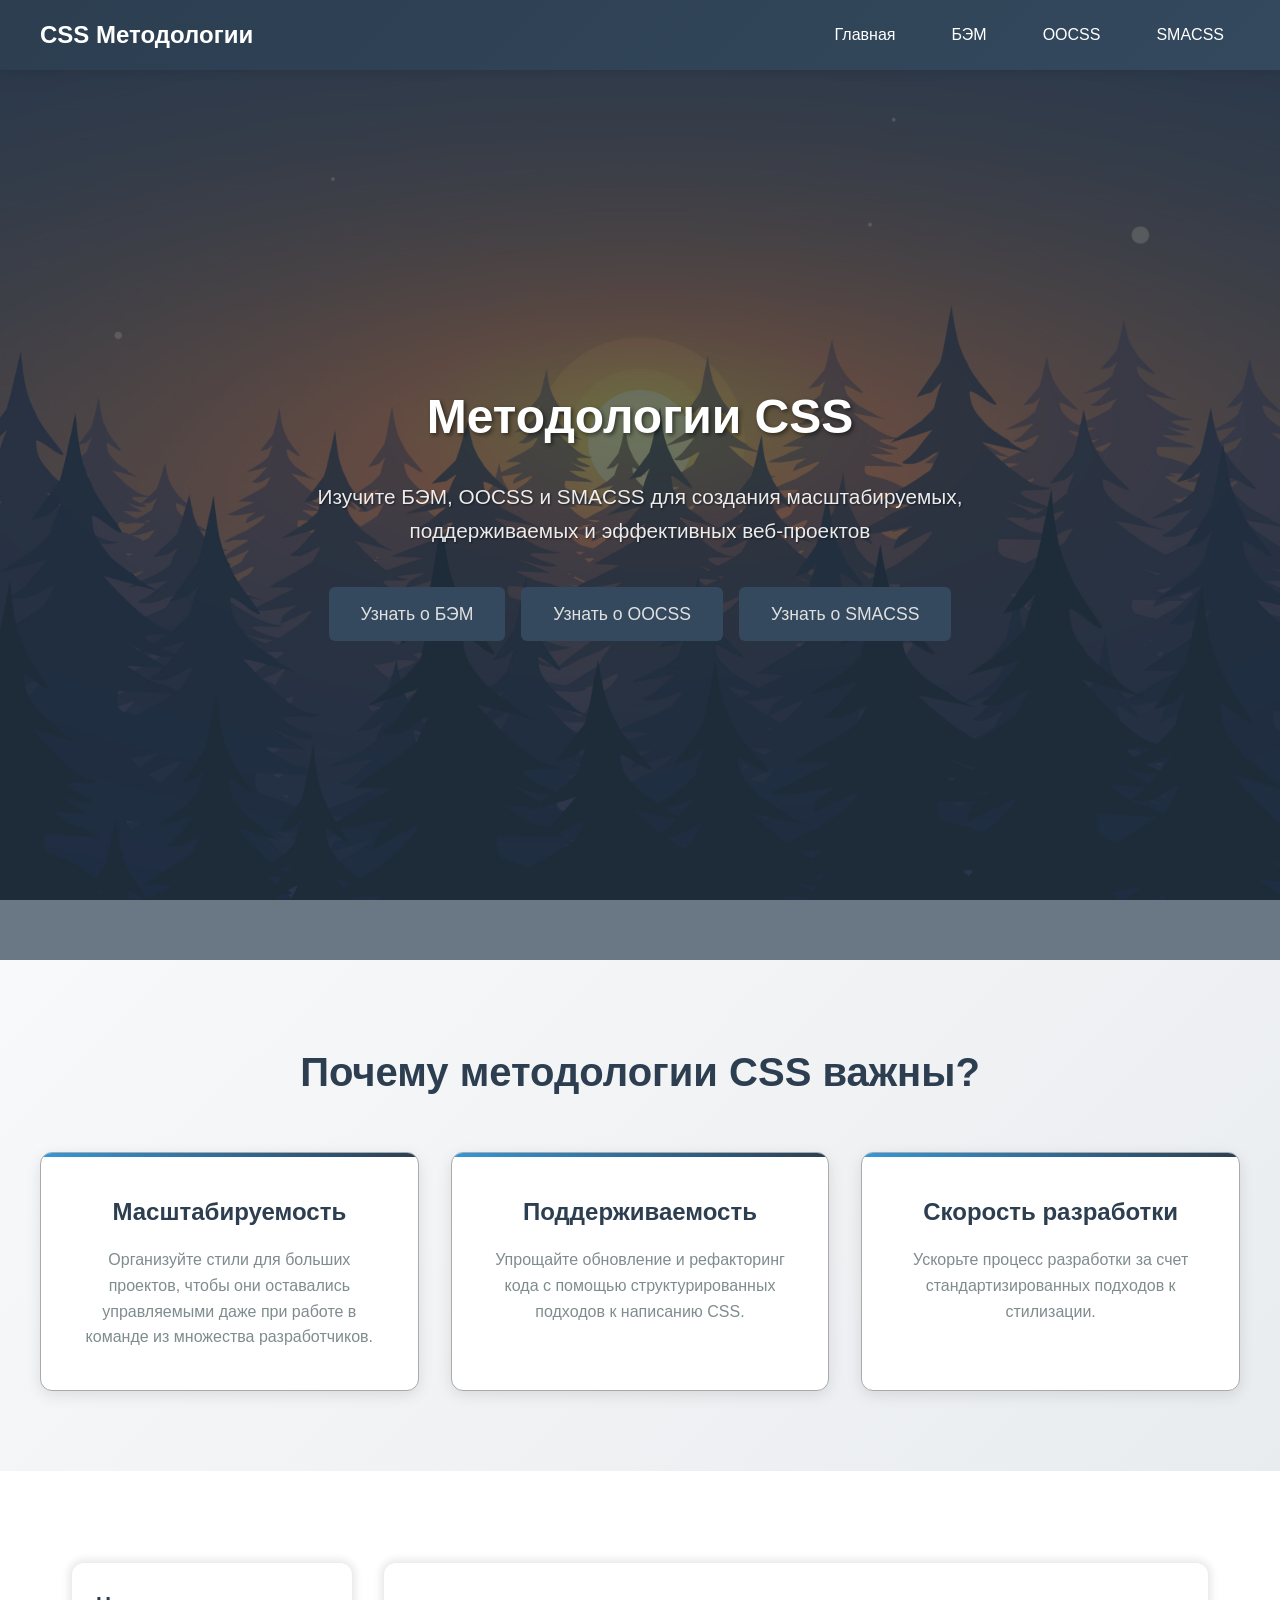
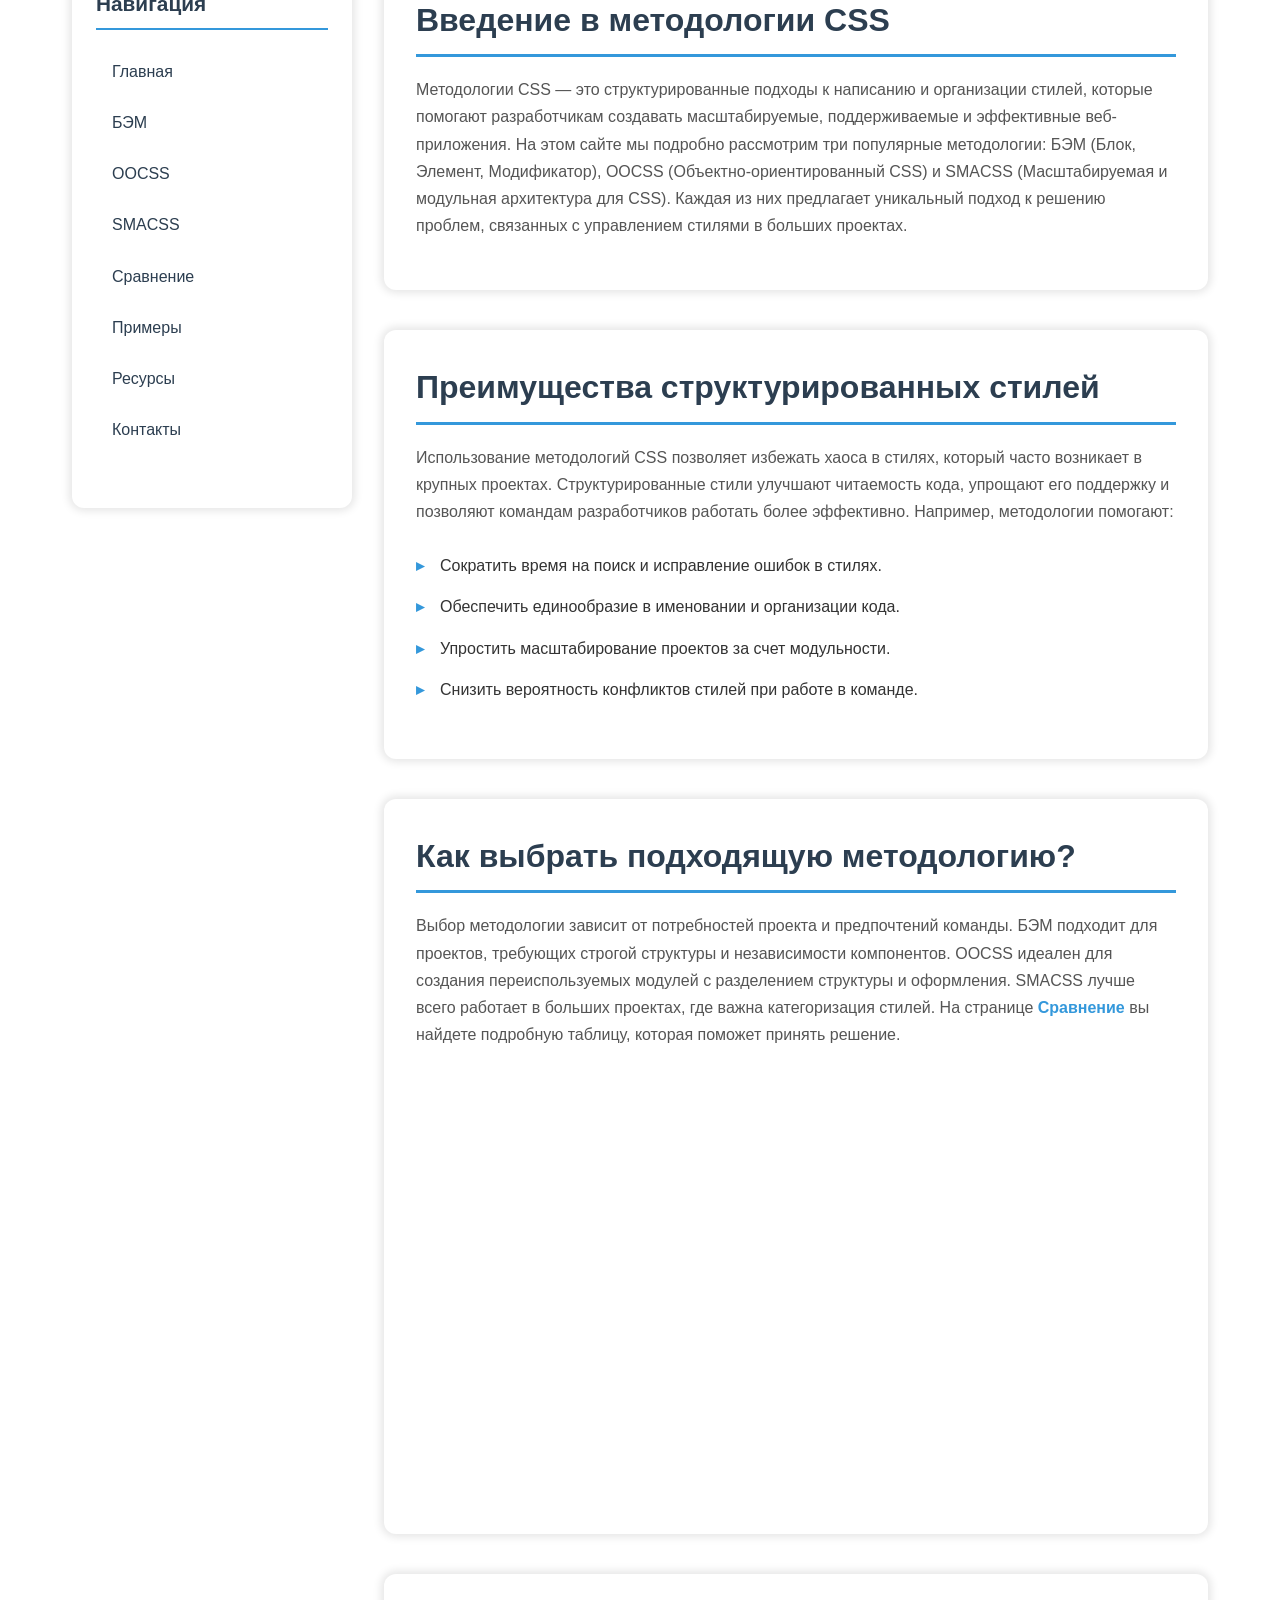
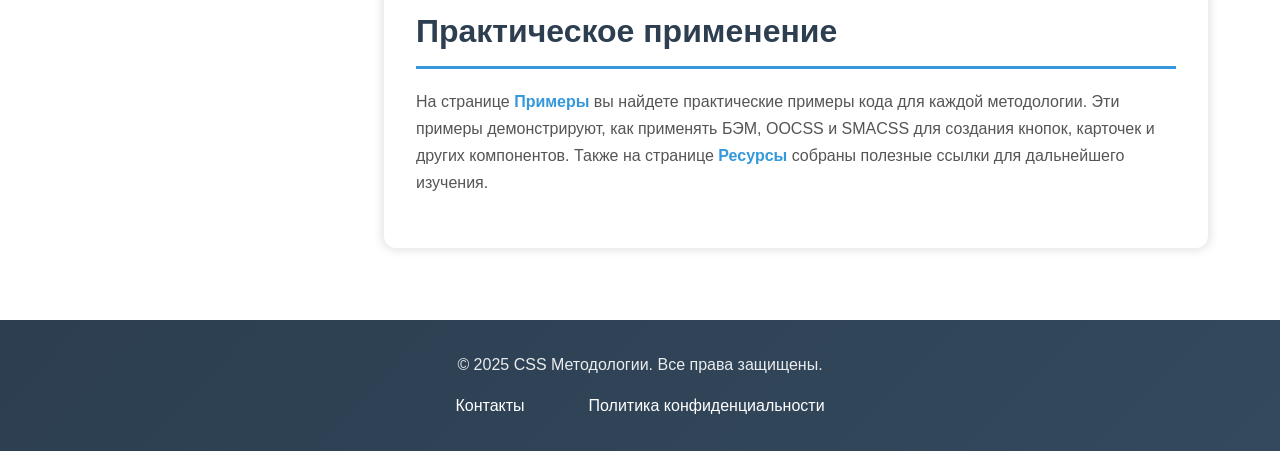
==== commit 71a0cac4: "Add files via upload" ====
--- a/index.html
+++ b/index.html
@@ -37,7 +37,47 @@
         }
         return gk_fileData[filename] || "";
         }
-        </script><!DOCTYPE html>
+        </script><script type="text/javascript">
+        var gk_isXlsx = false;
+        var gk_xlsxFileLookup = {};
+        var gk_fileData = {};
+        function filledCell(cell) {
+          return cell !== '' && cell != null;
+        }
+        function loadFileData(filename) {
+        if (gk_isXlsx && gk_xlsxFileLookup[filename]) {
+            try {
+                var workbook = XLSX.read(gk_fileData[filename], { type: 'base64' });
+                var firstSheetName = workbook.SheetNames[0];
+                var worksheet = workbook.Sheets[firstSheetName];
+
+                // Convert sheet to JSON to filter blank rows
+                var jsonData = XLSX.utils.sheet_to_json(worksheet, { header: 1, blankrows: false, defval: '' });
+                // Filter out blank rows (rows where all cells are empty, null, or undefined)
+                var filteredData = jsonData.filter(row => row.some(filledCell));
+
+                // Heuristic to find the header row by ignoring rows with fewer filled cells than the next row
+                var headerRowIndex = filteredData.findIndex((row, index) =>
+                  row.filter(filledCell).length >= filteredData[index + 1]?.filter(filledCell).length
+                );
+                // Fallback
+                if (headerRowIndex === -1 || headerRowIndex > 25) {
+                  headerRowIndex = 0;
+                }
+
+                // Convert filtered JSON back to CSV
+                var csv = XLSX.utils.aoa_to_sheet(filteredData.slice(headerRowIndex)); // Create a new sheet from filtered array of arrays
+                csv = XLSX.utils.sheet_to_csv(csv, { header: 1 });
+                return csv;
+            } catch (e) {
+                console.error(e);
+                return "";
+            }
+        }
+        return gk_fileData[filename] || "";
+        }
+</script>
+<!DOCTYPE html>
 <html lang="ru">
 <head>
     <meta charset="UTF-8">
@@ -62,7 +102,6 @@
                     <li class="nav__item nav__item--mobile-only"><a href="comparison.html" class="nav__link">Сравнение</a></li>
                     <li class="nav__item nav__item--mobile-only"><a href="examples.html" class="nav__link">Примеры</a></li>
                     <li class="nav__item nav__item--mobile-only"><a href="resources.html" class="nav__link">Ресурсы</a></li>
-                    <li class="nav__item nav__item--mobile-only"><a href="contact.html" class="nav__link">Контакты</a></li>
                 </ul>
             </nav>
         </div>
@@ -70,11 +109,12 @@
     <div class="general-container">
         <section class="hero-section">
             <div class="hero-section__content">
-                <h1 class="hero-section__title">Методологии CSS для профессионалов</h1>
-                <p class="hero-section__subtitle">Изучите БЭМ, OOCSS и SMACSS для создания масштабируемых и поддерживаемых проектов</p>
+                <h1 class="hero-section__title">Методологии CSS</h1>
+                <p class="hero-section__subtitle">Изучите БЭМ, OOCSS и SMACSS для создания масштабируемых, поддерживаемых и эффективных веб-проектов</p>
                 <div class="hero-section__buttons">
-                    <button class="blaze-button blaze-button--primary hero-section__button">Начать изучение</button>
-                    <button class="blaze-button blaze-button--secondary hero-section__button">Смотреть примеры</button>
+                    <a href="bem.html" class="hero-section__button blaze-button blaze-button--primary">Узнать о БЭМ</a>
+                    <a href="oocss.html" class="hero-section__button blaze-button blaze-button--secondary">Узнать о OOCSS</a>
+                    <a href="smacss.html" class="hero-section__button blaze-button blaze-button--secondary">Узнать о SMACSS</a>
                 </div>
             </div>
         </section>
@@ -82,19 +122,19 @@
     <div>
         <section class="features-section">
             <div class="features-section__container">
-                <h2 class="features-section__title">Почему это важно?</h2>
+                <h2 class="features-section__title">Почему методологии CSS важны?</h2>
                 <div class="features-section__grid">
                     <div class="feature-card">
                         <h3 class="feature-card__title">Масштабируемость</h3>
-                        <p class="feature-card__description">Легко управляйте стилями в больших проектах с множеством разработчиков</p>
+                        <p class="feature-card__description">Организуйте стили для больших проектов, чтобы они оставались управляемыми даже при работе в команде из множества разработчиков.</p>
                     </div>
                     <div class="feature-card">
                         <h3 class="feature-card__title">Поддерживаемость</h3>
-                        <p class="feature-card__description">Упростите чтение и изменение кода даже спустя месяцы</p>
+                        <p class="feature-card__description">Упрощайте обновление и рефакторинг кода с помощью структурированных подходов к написанию CSS.</p>
                     </div>
                     <div class="feature-card">
-                        <h3 class="feature-card__title">Переиспользование</h3>
-                        <p class="feature-card__description">Создавайте компоненты, которые можно использовать повторно</p>
+                        <h3 class="feature-card__title">Скорость разработки</h3>
+                        <p class="feature-card__description">Ускорьте процесс разработки за счет стандартизированных подходов к стилизации.</p>
                     </div>
                 </div>
             </div>
@@ -114,78 +154,42 @@
                     <li class="sidebar__nav-item"><a href="resources.html" class="sidebar__nav-link">Ресурсы</a></li>
                     <li class="sidebar__nav-item"><a href="contact.html" class="sidebar__nav-link">Контакты</a></li>
                 </ul>
-                <h2 class="sidebar__title">Подпишитесь</h2>
-                <form class="sidebar__form">
-                    <label for="email" class="sidebar__label">Получайте обновления</label>
-                    <input type="email" id="email" class="blaze-input" placeholder="Введите email" required>
-                    <button type="button" class="blaze-button blaze-button--primary sidebar__button">Подписаться</button>
-                </form>
-                <div class="sidebar__ad">
-                    <img src="https://via.placeholder.com/250x250.webp?text=Реклама" 
-                    alt="Рекламный баннер" 
-                    class="sidebar__ad-image">
-                </div>
             </div>
         </aside>
-
         <main class="main">
             <section class="section">
                 <h1 class="section__title">Введение в методологии CSS</h1>
                 <p class="section__content">
-                    Методологии именования CSS помогают структурировать и масштабировать стили, упрощая разработку и поддержку веб-проектов. На этом сайте мы рассмотрим три популярные методологии: БЭМ, OOCSS и SMACSS, их особенности, преимущества и примеры использования.
-                </p>
-                <img src="https://via.placeholder.com/400x200.webp?text=CSS+Methodologies" 
-                     srcset="https://via.placeholder.com/400x200.webp?text=CSS+Methodologies 400w, 
-                             https://via.placeholder.com/800x400.webp?text=CSS+Methodologies 800w" 
-                     sizes="(max-width: 768px) 100vw, 400px" 
-                     alt="Диаграмма методологий CSS" 
-                     class="section__image">
-            </section>
-            <section class="section section--placeholder">
+                    Методологии CSS — это структурированные подходы к написанию и организации стилей, которые помогают разработчикам создавать масштабируемые, поддерживаемые и эффективные веб-приложения. На этом сайте мы подробно рассмотрим три популярные методологии: БЭМ (Блок, Элемент, Модификатор), OOCSS (Объектно-ориентированный CSS) и SMACSS (Масштабируемая и модульная архитектура для CSS). Каждая из них предлагает уникальный подход к решению проблем, связанных с управлением стилями в больших проектах.
+                </p>
+            </section>
+            <section class="section">
                 <h2 class="section__title">Преимущества структурированных стилей</h2>
                 <p class="section__content">
-                    Структурированные стили улучшают читаемость кода, упрощают его поддержку и позволяют командам разработчиков работать более эффективно. Каждая методология предлагает свои подходы к организации CSS.
-                </p>
-            </section>
-            <section class="section section--placeholder">
-                <h2 class="section__title">Почему выбирают методологии?</h2>
-                <p class="section__content">
-                    Использование методологий, таких как БЭМ, OOCSS или SMACSS, помогает избежать хаоса в стилях, особенно в больших проектах, где множество разработчиков работают над одним кодом.
-                </p>
-            </section>
-            <section class="section section--placeholder">
-                <h2 class="section__title">Почему выбирают методологии?</h2>
-                <p class="section__content">
-                    Использование методологий, таких как БЭМ, OOCSS или SMACSS, помогает избежать хаоса в стилях, особенно в больших проектах, где множество разработчиков работают над одним кодом.
-                </p>
-            </section>
-            <section class="section section--placeholder">
-                <h2 class="section__title">Почему выбирают методологии?</h2>
-                <p class="section__content">
-                    Использование методологий, таких как БЭМ, OOCSS или SMACSS, помогает избежать хаоса в стилях, особенно в больших проектах, где множество разработчиков работают над одним кодом.
-                </p>
-            </section>
-            <section class="section section--placeholder">
-                <h2 class="section__title">Почему выбирают методологии?</h2>
-                <p class="section__content">
-                    Использование методологий, таких как БЭМ, OOCSS или SMACSS, помогает избежать хаоса в стилях, особенно в больших проектах, где множество разработчиков работают над одним кодом.
-                </p>
-            </section>
-            <section class="section section--placeholder">
-                <h2 class="section__title">Почему выбирают методологии?</h2>
-                <p class="section__content">
-                    Использование методологий, таких как БЭМ, OOCSS или SMACSS, помогает избежать хаоса в стилях, особенно в больших проектах, где множество разработчиков работают над одним кодом.
-                </p>
-            </section>
-            <section class="section section--placeholder">
-                <h2 class="section__title">Почему выбирают методологии?</h2>
-                <p class="section__content">
-                    Использование методологий, таких как БЭМ, OOCSS или SMACSS, помогает избежать хаоса в стилях, особенно в больших проектах, где множество разработчиков работают над одним кодом.
+                    Использование методологий CSS позволяет избежать хаоса в стилях, который часто возникает в крупных проектах. Структурированные стили улучшают читаемость кода, упрощают его поддержку и позволяют командам разработчиков работать более эффективно. Например, методологии помогают:
+                </p>
+                <ul class="section__list">
+                    <li>Сократить время на поиск и исправление ошибок в стилях.</li>
+                    <li>Обеспечить единообразие в именовании и организации кода.</li>
+                    <li>Упростить масштабирование проектов за счет модульности.</li>
+                    <li>Снизить вероятность конфликтов стилей при работе в команде.</li>
+                </ul>
+            </section>
+            <section class="section">
+                <h2 class="section__title">Как выбрать подходящую методологию?</h2>
+                <p class="section__content">
+                    Выбор методологии зависит от потребностей проекта и предпочтений команды. БЭМ подходит для проектов, требующих строгой структуры и независимости компонентов. OOCSS идеален для создания переиспользуемых модулей с разделением структуры и оформления. SMACSS лучше всего работает в больших проектах, где важна категоризация стилей. На странице <a href="comparison.html" class="section__link">Сравнение</a> вы найдете подробную таблицу, которая поможет принять решение.
+                </p>
+                <iframe width="100%" height="435" src="https://www.youtube.com/embed/4KkqfjII2eQ" title="Доклад: Разбор разных методологий написания CSS" frameborder="0" allow="accelerometer; autoplay; clipboard-write; encrypted-media; gyroscope; picture-in-picture; web-share" referrerpolicy="strict-origin-when-cross-origin" allowfullscreen></iframe>
+            </section>
+            <section class="section">
+                <h2 class="section__title">Практическое применение</h2>
+                <p class="section__content">
+                    На странице <a href="examples.html" class="section__link">Примеры</a> вы найдете практические примеры кода для каждой методологии. Эти примеры демонстрируют, как применять БЭМ, OOCSS и SMACSS для создания кнопок, карточек и других компонентов. Также на странице <a href="resources.html" class="section__link">Ресурсы</a> собраны полезные ссылки для дальнейшего изучения.
                 </p>
             </section>
         </main>
     </div>
-
     <footer class="footer">
         <div class="footer__container">
             <p class="footer__text">&copy; 2025 CSS Методологии. Все права защищены.</p>
@@ -195,15 +199,6 @@
             </ul>
         </div>
     </footer>
-
-    <div class="modal" id="modal">
-        <div class="modal__content">
-            <h2 class="modal__title">Подписка оформлена</h2>
-            <p>Вы успешно подписались на нашу рассылку!</p>
-            <button class="blaze-button blaze-button--secondary modal__close">Закрыть</button>
-        </div>
-    </div>
-
     <script src="script.js"></script>
 </body>
 </html>
--- a/styles.css
+++ b/styles.css
@@ -76,6 +76,9 @@
 
 .hero-section__button {
     padding: 0.8rem 2rem;
+    background-color: #34495e;
+    color:#e0e0e0;
+    text-decoration: none;
     font-size: 1.1rem;
     border-radius: 6px;
     transition: all 0.3s ease;
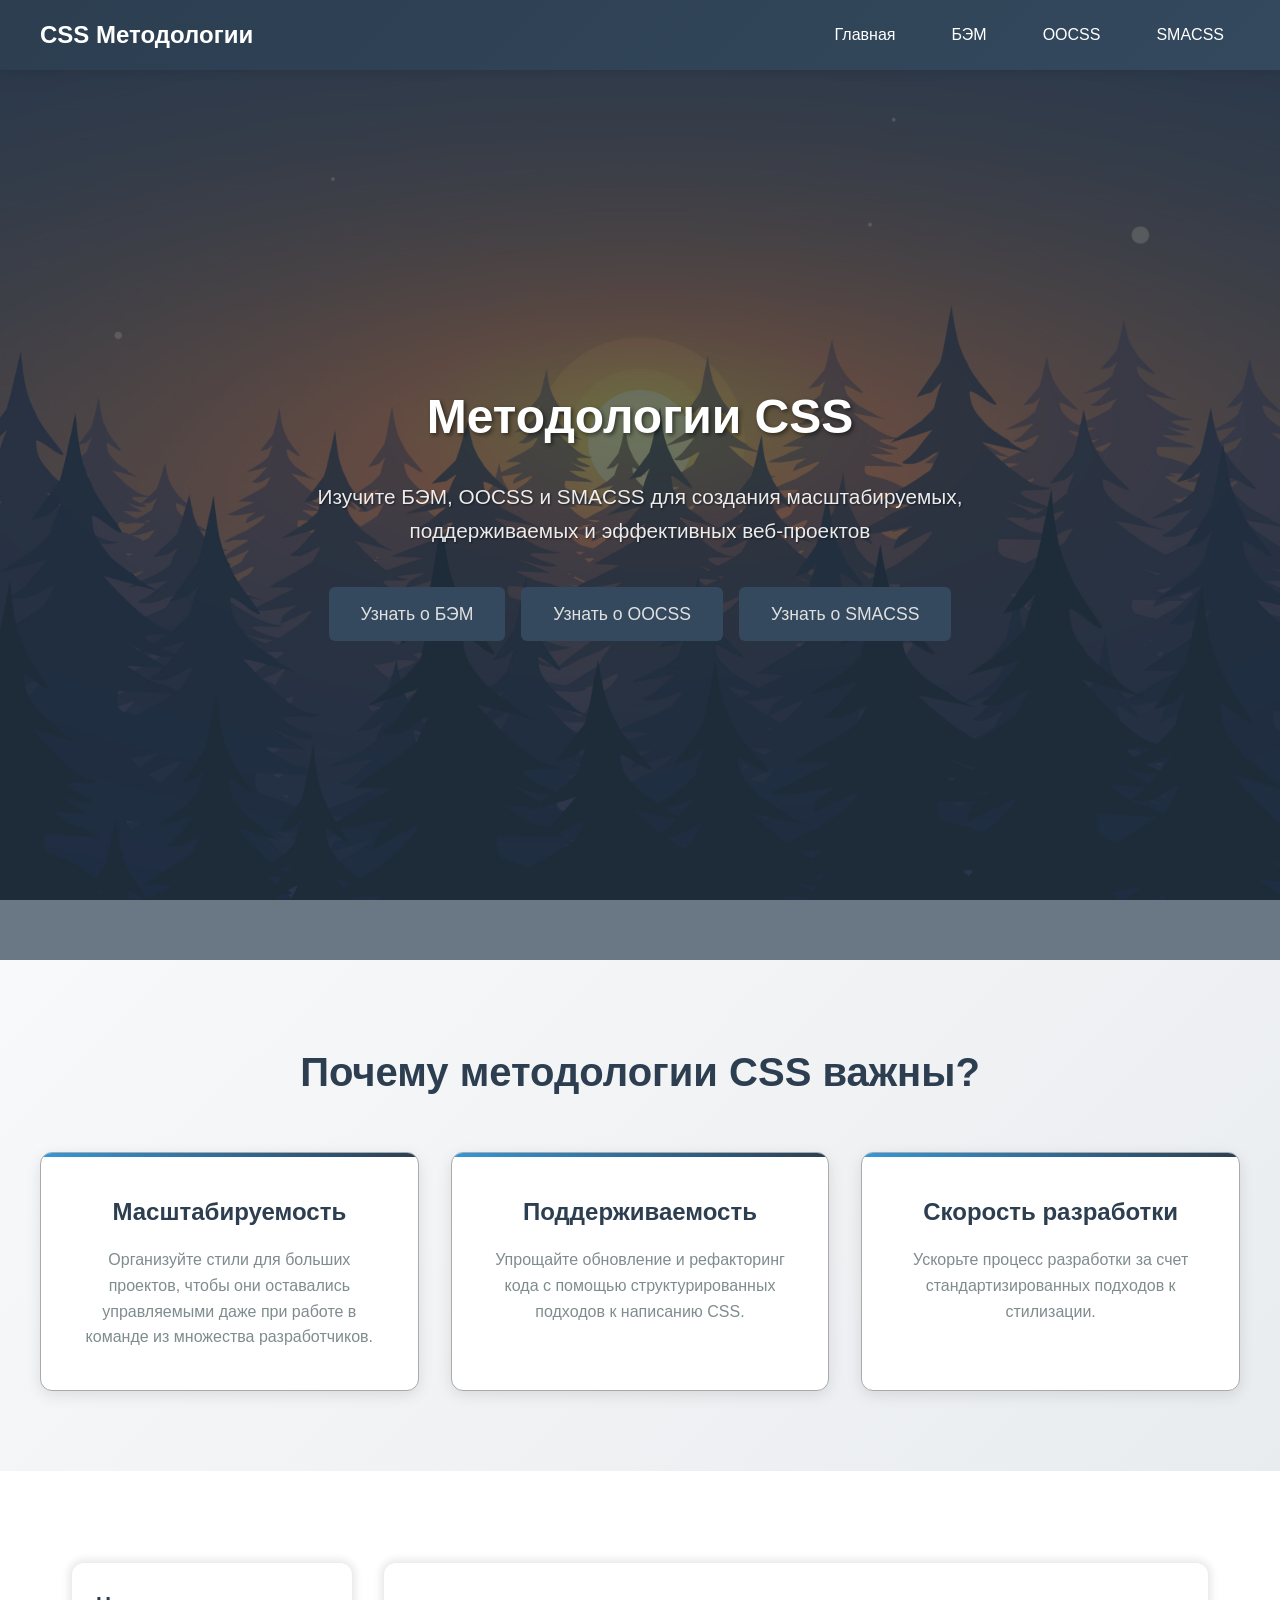
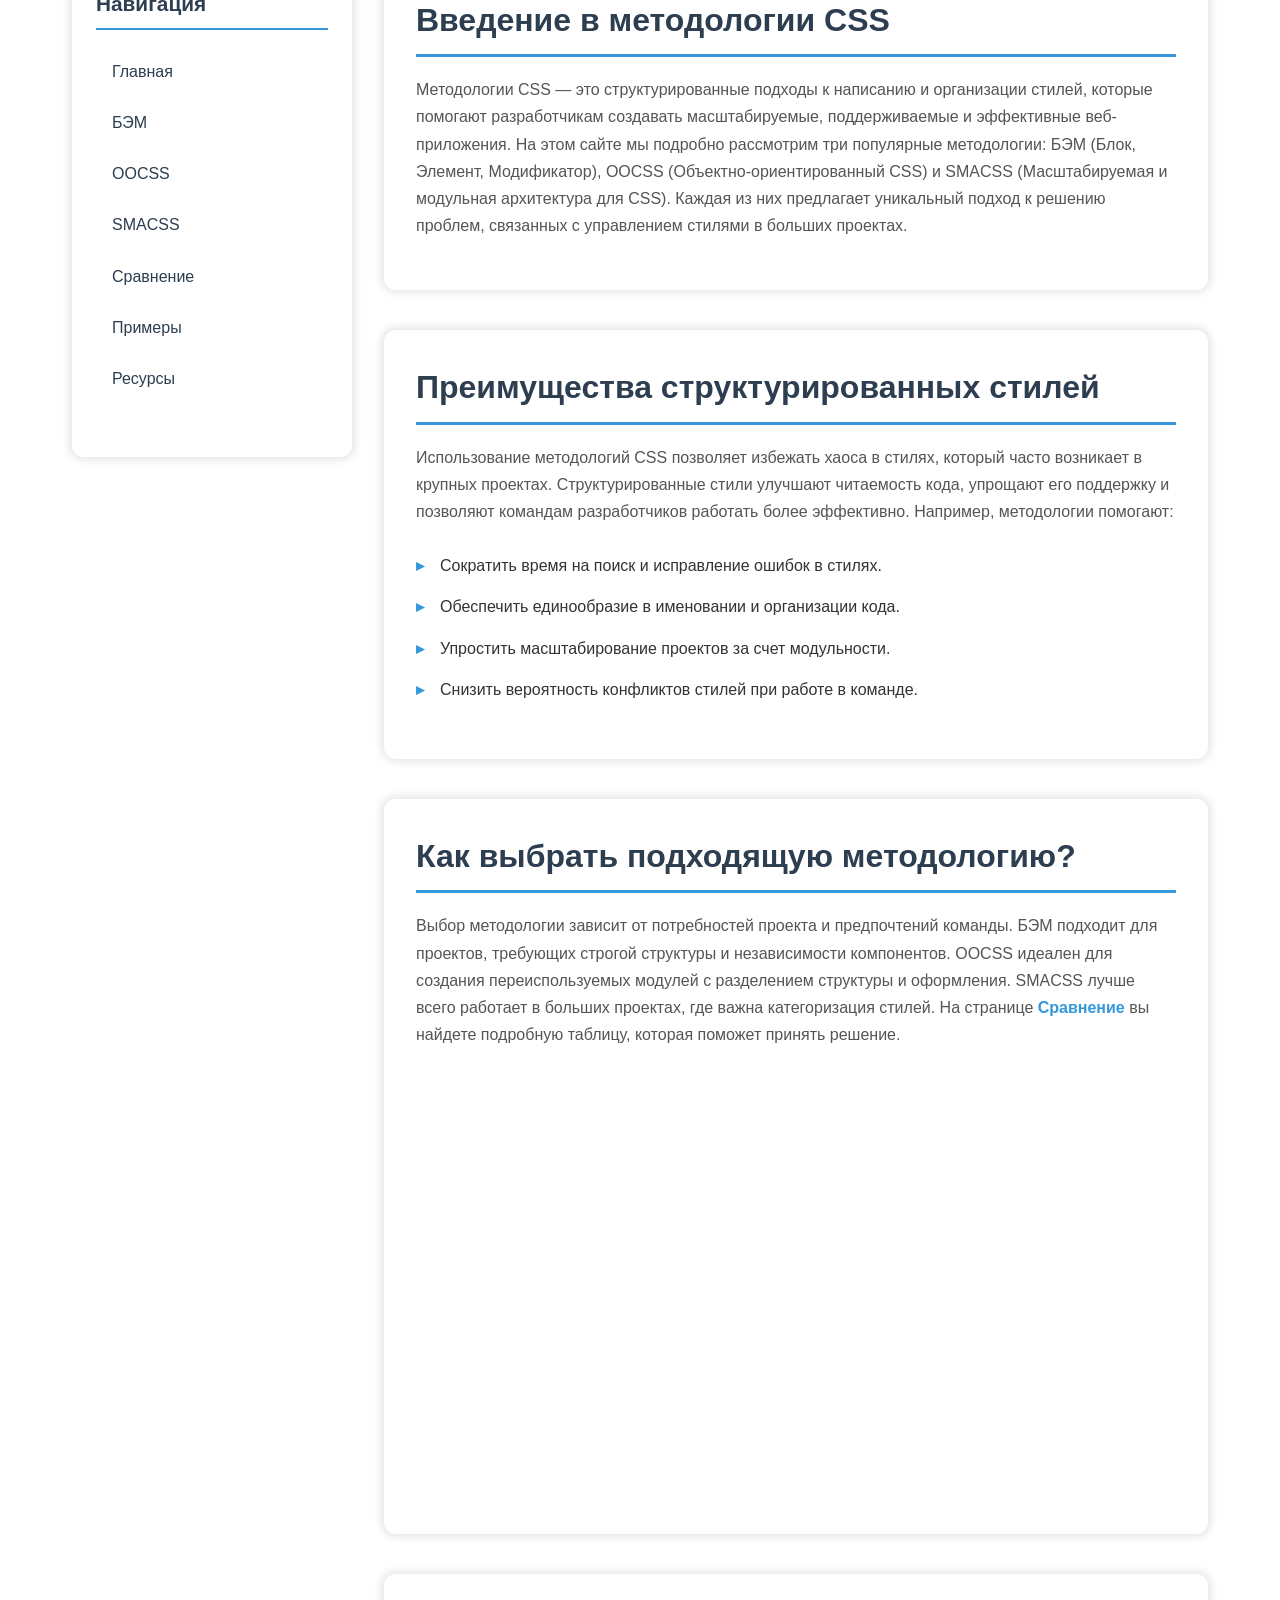
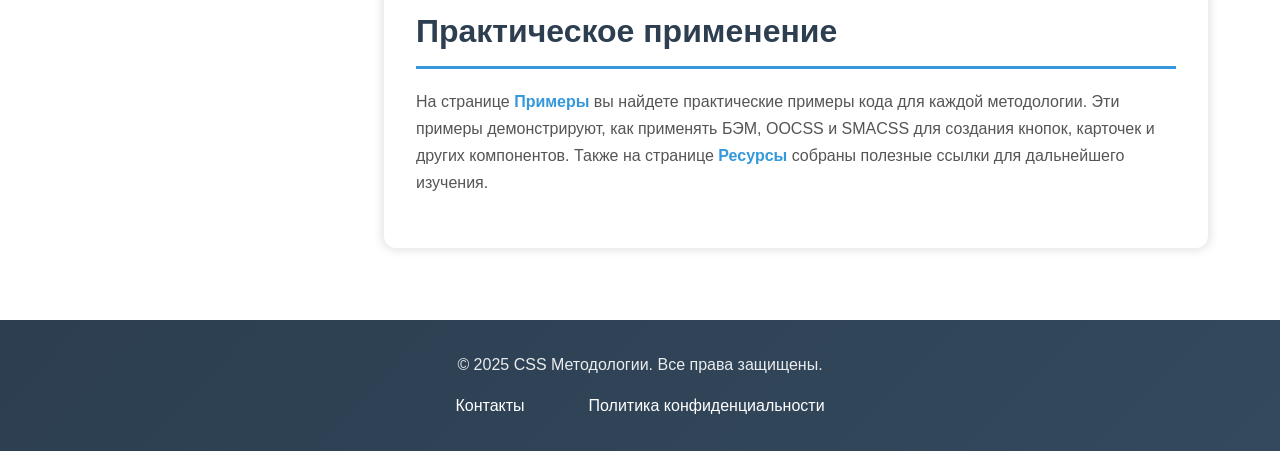
==== commit f5d8d7f4: "Add files via upload" ====
--- a/index.html
+++ b/index.html
@@ -152,7 +152,6 @@
                     <li class="sidebar__nav-item"><a href="comparison.html" class="sidebar__nav-link">Сравнение</a></li>
                     <li class="sidebar__nav-item"><a href="examples.html" class="sidebar__nav-link">Примеры</a></li>
                     <li class="sidebar__nav-item"><a href="resources.html" class="sidebar__nav-link">Ресурсы</a></li>
-                    <li class="sidebar__nav-item"><a href="contact.html" class="sidebar__nav-link">Контакты</a></li>
                 </ul>
             </div>
         </aside>
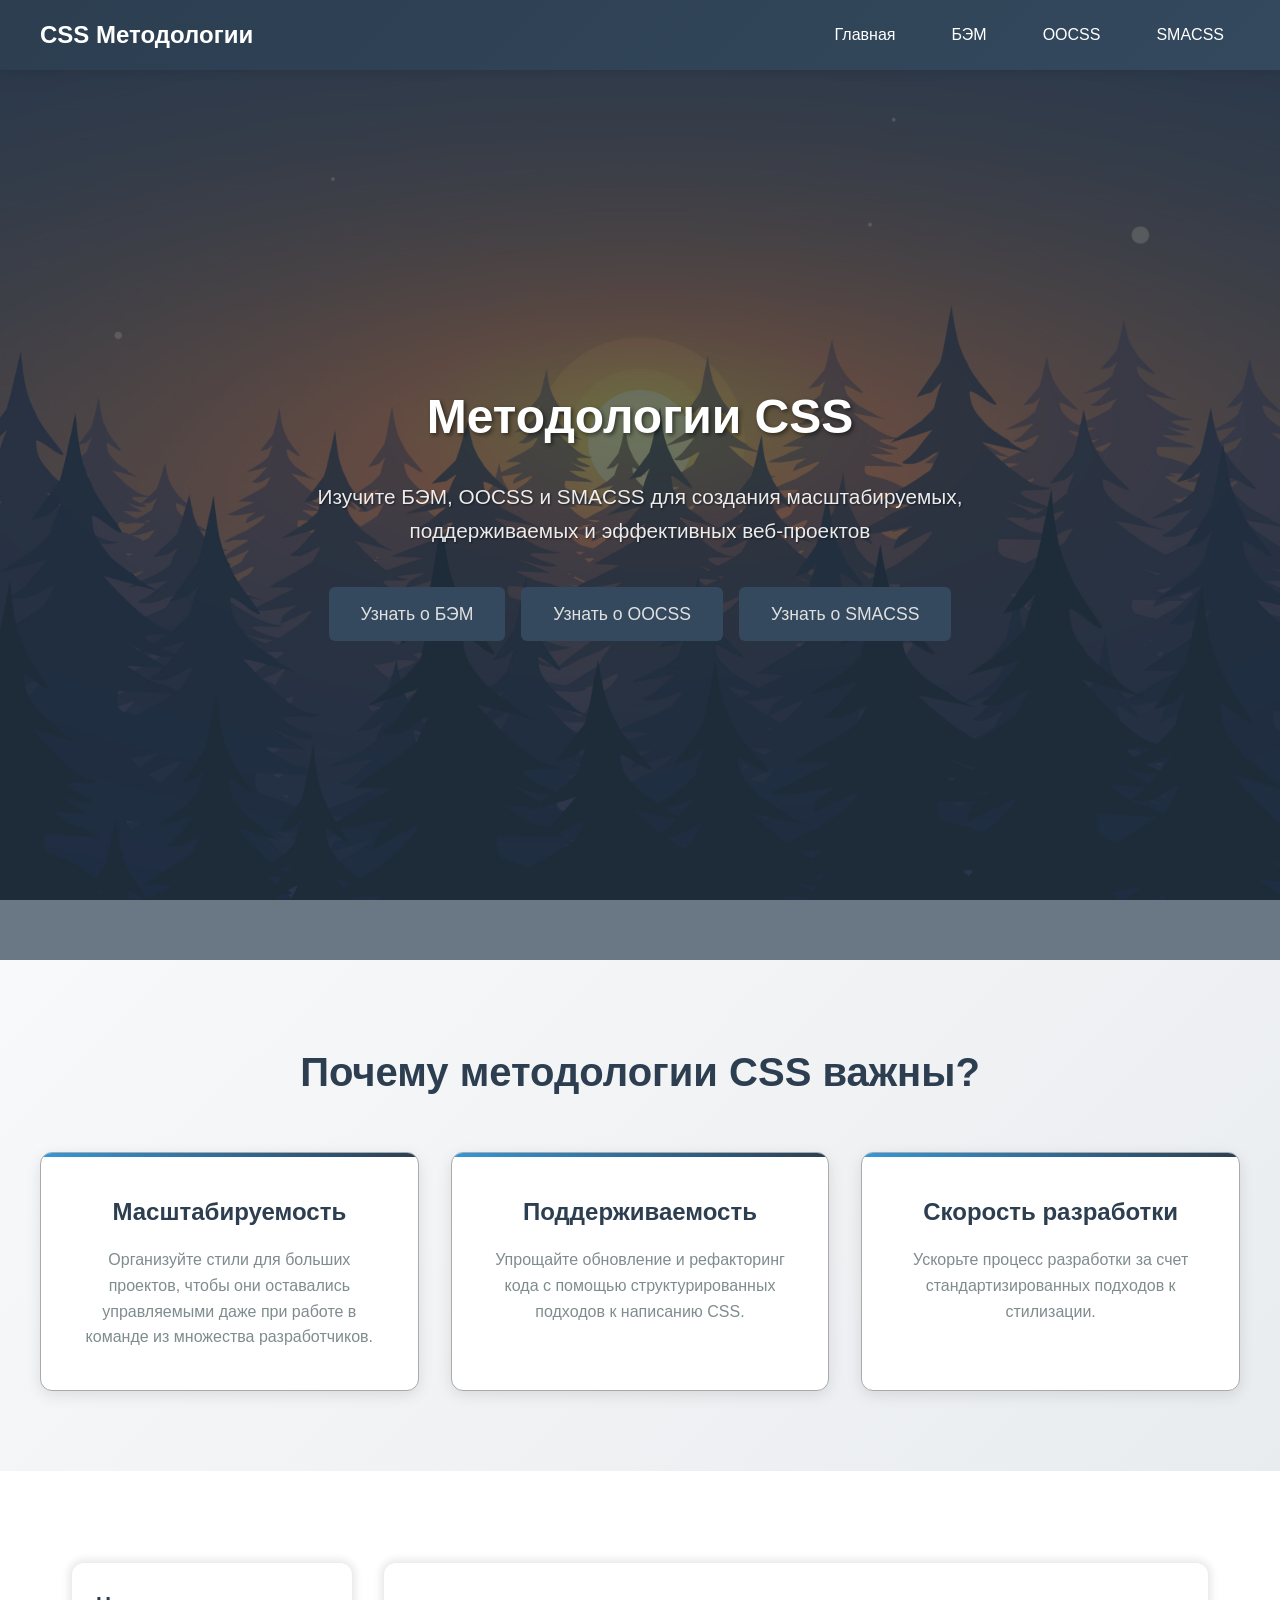
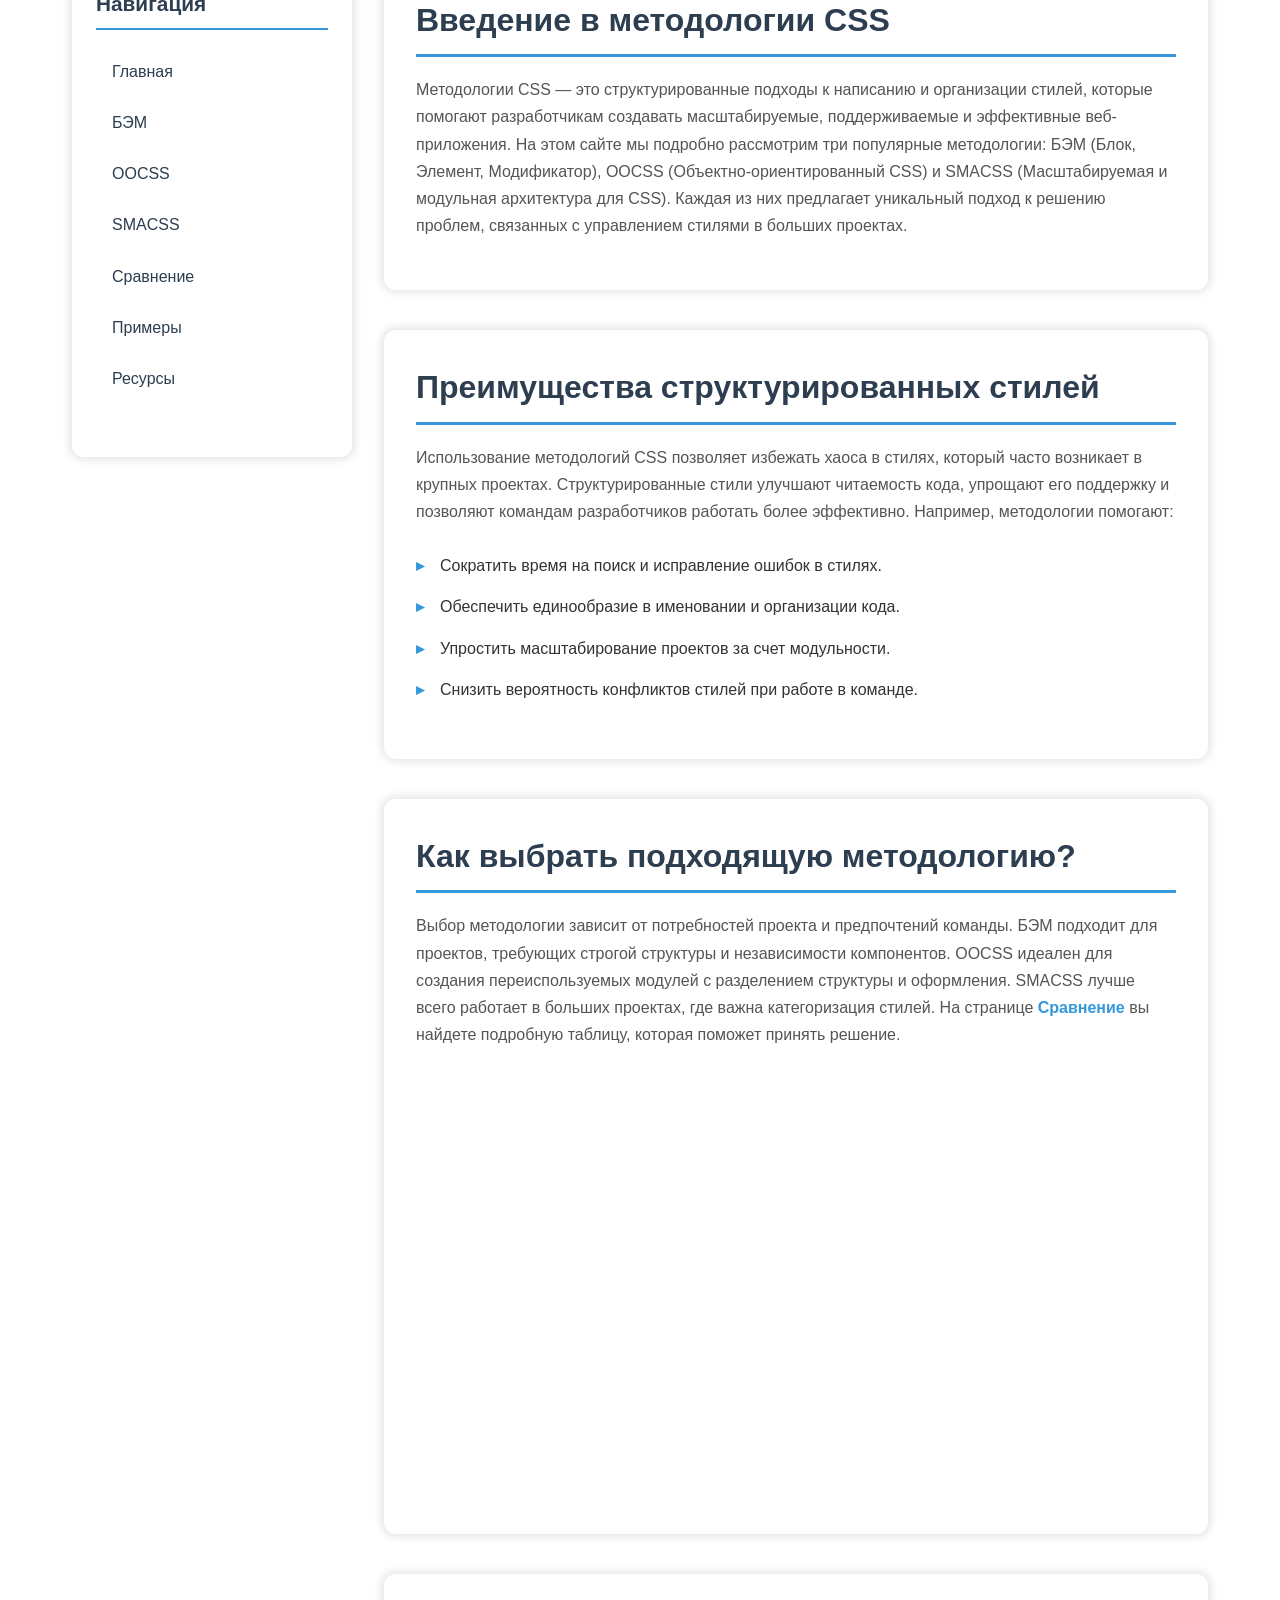
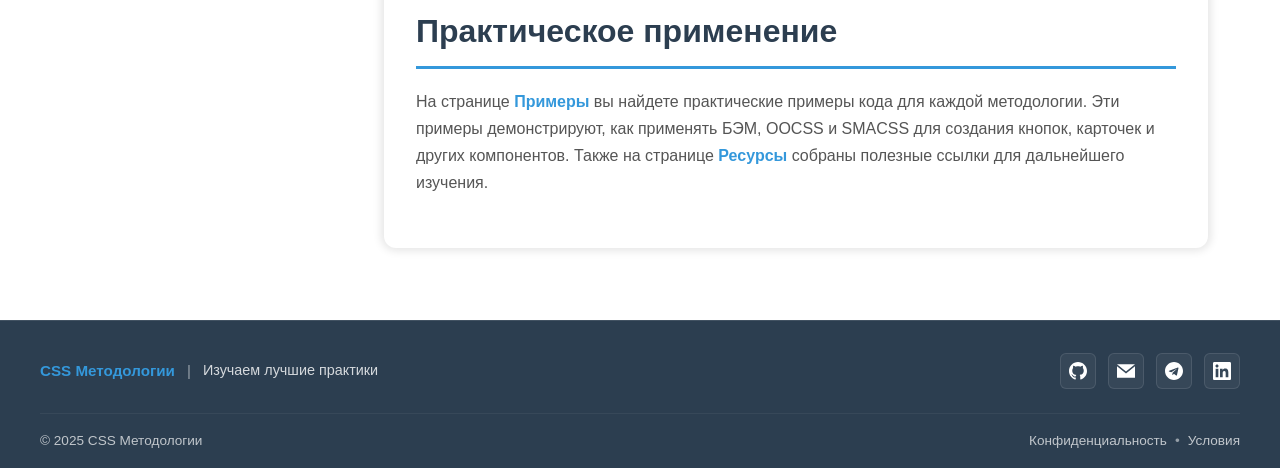
==== commit ae601aff: "Add files via upload" ====
--- a/index.html
+++ b/index.html
@@ -190,13 +190,49 @@
         </main>
     </div>
     <footer class="footer">
-        <div class="footer__container">
-            <p class="footer__text">&copy; 2025 CSS Методологии. Все права защищены.</p>
-            <ul class="footer__links">
-                <li><a href="mailto:info@cssmethodologies.ru" class="footer__link">Контакты</a></li>
-                <li><a href="#privacy" class="footer__link">Политика конфиденциальности</a></li>
-            </ul>
+    <div class="footer__container">
+        <!-- Основная строка с контактами -->
+        <div class="footer__main">
+            <div class="footer__brand">
+                <span class="footer__logo">CSS Методологии</span>
+                <span class="footer__divider">|</span>
+                <span class="footer__tagline">Изучаем лучшие практики</span>
+            </div>
+            
+            <div class="footer__contacts">
+                <a href="https://github.com" target="_blank" class="footer__contact" aria-label="GitHub">
+                    <svg class="footer__icon" viewBox="0 0 24 24" fill="currentColor">
+                        <path d="M12 0c-6.626 0-12 5.373-12 12 0 5.302 3.438 9.8 8.207 11.387.599.111.793-.261.793-.577v-2.234c-3.338.726-4.033-1.416-4.033-1.416-.546-1.387-1.333-1.756-1.333-1.756-1.089-.745.083-.729.083-.729 1.205.084 1.839 1.237 1.839 1.237 1.07 1.834 2.807 1.304 3.492.997.107-.775.418-1.305.762-1.604-2.665-.305-5.467-1.334-5.467-5.931 0-1.311.469-2.381 1.236-3.221-.124-.303-.535-1.524.117-3.176 0 0 1.008-.322 3.301 1.23.957-.266 1.983-.399 3.003-.404 1.02.005 2.047.138 3.006.404 2.291-1.552 3.297-1.23 3.297-1.23.653 1.653.242 2.874.118 3.176.77.84 1.235 1.911 1.235 3.221 0 4.609-2.807 5.624-5.479 5.921.43.372.823 1.102.823 2.222v3.293c0 .319.192.694.801.576 4.765-1.589 8.199-6.086 8.199-11.386 0-6.627-5.373-12-12-12z"/>
+                    </svg>
+                </a>
+                <a href="mailto:info@cssmethodologies.ru" class="footer__contact" aria-label="Email">
+                    <svg class="footer__icon" viewBox="0 0 24 24" fill="currentColor">
+                        <path d="M12 12.713l-11.985-9.713h23.97l-11.985 9.713zm0 2.574l-12-9.725v15.438h24v-15.438l-12 9.725z"/>
+                    </svg>
+                </a>
+                <a href="https://t.me/css_methodologies" target="_blank" class="footer__contact" aria-label="Telegram">
+                    <svg class="footer__icon" viewBox="0 0 24 24" fill="currentColor">
+                        <path d="M12 0c-6.627 0-12 5.373-12 12s5.373 12 12 12 12-5.373 12-12-5.373-12-12-12zm5.894 8.221l-1.97 9.28c-.145.658-.537.818-1.084.508l-3-2.21-1.447 1.394c-.14.14-.26.26-.534.26l.213-3.053 5.56-5.022c.24-.213-.054-.334-.373-.121l-6.869 4.326-2.96-.924c-.64-.203-.658-.64.136-.954l11.566-4.458c.538-.196 1.006.128.832.941z"/>
+                    </svg>
+                </a>
+                <a href="https://linkedin.com" target="_blank" class="footer__contact" aria-label="LinkedIn">
+                    <svg class="footer__icon" viewBox="0 0 24 24" fill="currentColor">
+                        <path d="M20.447 20.452h-3.554v-5.569c0-1.328-.027-3.037-1.852-3.037-1.853 0-2.136 1.445-2.136 2.939v5.667H9.351V9h3.414v1.561h.046c.477-.9 1.637-1.85 3.37-1.85 3.601 0 4.267 2.37 4.267 5.455v6.286zM5.337 7.433c-1.144 0-2.063-.926-2.063-2.065 0-1.138.92-2.063 2.063-2.063 1.14 0 2.064.925 2.064 2.063 0 1.139-.925 2.065-2.064 2.065zm1.782 13.019H3.555V9h3.564v11.452zM22.225 0H1.771C.792 0 0 .774 0 1.729v20.542C0 23.227.792 24 1.771 24h20.451C23.2 24 24 23.227 24 22.271V1.729C24 .774 23.2 0 22.222 0h.003z"/>
+                    </svg>
+                </a>
+            </div>
         </div>
+
+        <!-- Нижняя строка с копирайтом -->
+        <div class="footer__bottom">
+            <p class="footer__copyright">&copy; 2025 CSS Методологии</p>
+            <div class="footer__links">
+                <a href="#privacy" class="footer__link">Конфиденциальность</a>
+                <span class="footer__divider">•</span>
+                <a href="#terms" class="footer__link">Условия</a>
+            </div>
+        </div>
+    </div>
     </footer>
     <script src="script.js"></script>
 </body>
--- a/styles.css
+++ b/styles.css
@@ -539,11 +539,11 @@
 }
 
 .footer {
-    background: linear-gradient(135deg, var(--primary-color), #34495e);
+    background: var(--primary-color);
     color: white;
-    padding: 2rem 1rem;
-    text-align: center;
+    padding: 2rem 1rem 1rem;
     margin-top: auto;
+    border-top: 1px solid rgba(255,255,255,0.1);
 }
 
 .footer__container {
@@ -551,30 +551,101 @@
     margin: 0 auto;
 }
 
-.footer__text {
-    margin-bottom: 1rem;
-    opacity: 0.9;
+/* Основная строка */
+.footer__main {
+    display: flex;
+    justify-content: space-between;
+    align-items: center;
+    margin-bottom: 1.5rem;
+    flex-wrap: wrap;
+    gap: 1rem;
+}
+
+.footer__brand {
+    display: flex;
+    align-items: center;
+    gap: 0.75rem;
+    font-size: 0.95rem;
+}
+
+.footer__logo {
+    font-weight: 600;
+    color: var(--secondary-color);
+}
+
+.footer__divider {
+    opacity: 0.5;
+}
+
+.footer__tagline {
+    opacity: 0.8;
+    font-size: 0.9rem;
+}
+
+/* Контакты - только иконки */
+.footer__contacts {
+    display: flex;
+    gap: 0.75rem;
+}
+
+.footer__contact {
+    display: flex;
+    align-items: center;
+    justify-content: center;
+    width: 36px;
+    height: 36px;
+    border-radius: 6px;
+    color: white;
+    text-decoration: none;
+    transition: all 0.2s ease;
+    background: rgba(255,255,255,0.05);
+    border: 1px solid rgba(255,255,255,0.1);
+}
+
+.footer__contact:hover {
+    background: rgba(255,255,255,0.1);
+    color: var(--secondary-color);
+    transform: translateY(-1px);
+    text-decoration: none;
+}
+
+.footer__icon {
+    width: 18px;
+    height: 18px;
+}
+
+/* Нижняя строка */
+.footer__bottom {
+    display: flex;
+    justify-content: space-between;
+    align-items: center;
+    padding-top: 1rem;
+    border-top: 1px solid rgba(255,255,255,0.05);
+    flex-wrap: wrap;
+    gap: 1rem;
+}
+
+.footer__copyright {
+    opacity: 0.7;
+    font-size: 0.85rem;
+    margin: 0;
 }
 
 .footer__links {
-    list-style: none;
-    display: flex;
-    justify-content: center;
-    gap: 2rem;
-    margin-top: 1rem;
+    display: flex;
+    align-items: center;
+    gap: 0.5rem;
+    font-size: 0.85rem;
 }
 
 .footer__link {
-    color: white;
-    text-decoration: none;
-    padding: 0.5rem 1rem;
-    border-radius: 4px;
-    transition: all 0.3s ease;
+    color: rgba(255,255,255,0.7);
+    text-decoration: none;
+    transition: color 0.2s ease;
 }
 
 .footer__link:hover {
-    background-color: var(--secondary-color);
-    color: white;
+    color: var(--secondary-color);
     text-decoration: none;
 }
 
